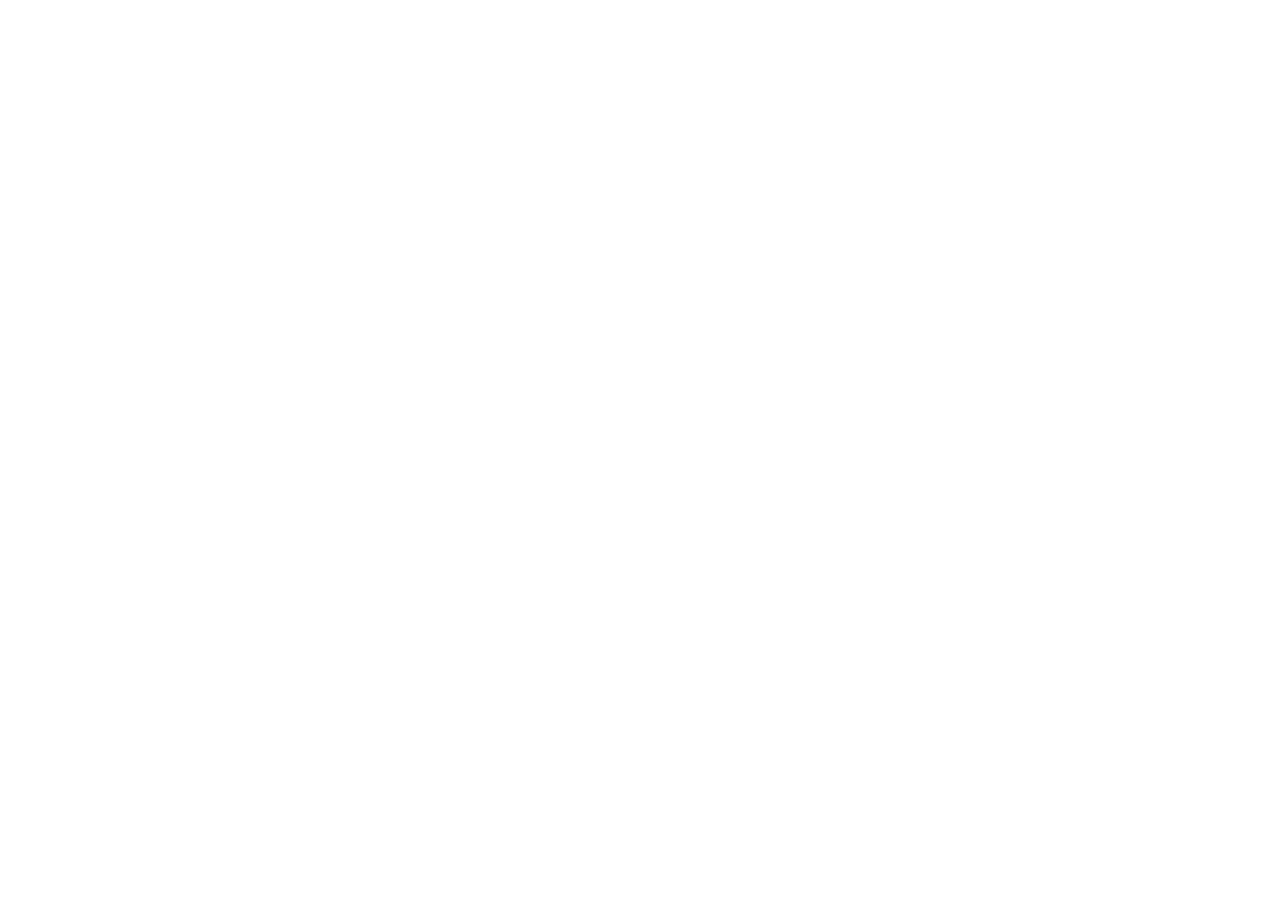
==== markup/index.html @ 8be0c535 "Initial commit" ====
<!DOCTYPE html>
<html lang="ru">

<head>
  <meta charset="UTF-8">
  <title>Форсмайл Лендинг</title>
  <meta name="viewport" content="width=device-width, initial-scale=1.0, maximum-scale=1.0">
  <meta name="cmsmagazine" content="5a7189a28fb3dc68238dbdb44c9ea99c">
  <link rel="icon" type="image/png" sizes="16x16" href="img/logo.png">
  <link rel="stylesheet" href="css/style.min.css" data-inprogress="">
  <link rel="stylesheet" href="css/forsmile-lend.min.css" data-inprogress="">
</head>

<body>
  <!-- Header -->
  <header class="header"></header>

   <!-- Основной контент -->
  <div class="wrapper">
    
  </div>

  <!-- Footer -->
  <footer class="footer"></footer>

  <!-- Скрипты -->
  <script src="js/jquery-3.4.1.min.js"></script>
  <script src="js/forsmile-lend.min.js"></script>
  <script src="js/script.min.js"></script>

</body>

</html>
---- markup/css/style.min.css ----
@charset 'UTF-8';@font-face{font-family:'Cormorant Garamond';font-weight:300;font-style:italic;src:url(../fonts/Garamond/CormorantGaramond-LightItalic.eot);src:url(../fonts/Garamond/CormorantGaramond-LightItalic.eot?#iefix) format('embedded-opentype'),url(../fonts/Garamond/CormorantGaramond-LightItalic.woff2) format('woff2'),url(../fonts/Garamond/CormorantGaramond-LightItalic.woff) format('woff'),url(../fonts/Garamond/CormorantGaramond-LightItalic.svg#CormorantGaramond-LightItalic) format('svg')}@font-face{font-family:'fontello';font-weight:400;font-style:normal;src:url(../fonts/fontello.eot?48529630);src:url(../fonts/fontello.eot?48529630#iefix) format('embedded-opentype'),url(../fonts/fontello.woff2?48529630) format('woff2'),url(../fonts/fontello.woff?48529630) format('woff'),url(../fonts/fontello.ttf?48529630) format('truetype'),url(../fonts/fontello.svg?48529630#fontello) format('svg')}[class*=' icon-']:before,[class^=icon-]:before{font-family:'fontello';font-weight:400;font-style:normal;font-variant:normal;line-height:1em;display:inline-block;width:1em;margin-right:.2em;margin-left:.2em;text-align:center;text-decoration:inherit;text-transform:none;speak:none;-webkit-font-smoothing:antialiased;-moz-osx-font-smoothing:grayscale}.icon-facebook-logo:before{content:'\e800'}.icon-vk:before{content:'\e801'}.icon-instagram:before{content:'\e802'}.icon-plus:before{content:'\e803'}.icon-youtube:before{content:'\e804'}.icon-right-arrow:before{content:'\e805'}.icon-level-1:before{content:'\e806'}.icon-odnoklassnik:before{content:'\e807'}.icon-error:before{content:'\e808'}.icon-download:before{content:'\e809'}.icon-level-2:before{content:'\e80a'}.icon-types-tourism-2:before{content:'\e80b'}.icon-types-tourism-3:before{content:'\e80c'}.icon-types-tourism-4:before{content:'\e80d'}.icon-level-3:before{content:'\e80e'}.icon-level-4:before{content:'\e80f'}.icon-types-tourism-7:before{content:'\e810'}.icon-types-tourism-8:before{content:'\e811'}.icon-types-tourism-9:before{content:'\e812'}.icon-types-tourism-1:before{content:'\e813'}.icon-types-tourism-5:before{content:'\e814'}.icon-types-tourism-6:before{content:'\e815'}.icon-types-hiking-3:before{content:'\e816'}.icon-level-5:before{content:'\e817'}.icon-level-6:before{content:'\e818'}.icon-types-hiking-6:before{content:'\e819'}.icon-types-hiking-1:before{content:'\e81a'}.icon-types-hiking-2:before{content:'\e81b'}.icon-types-hiking-5:before{content:'\e81c'}.icon-types-hiking-4:before{content:'\e81d'}.icon-search:before{content:'\e81e'}.icon-next:before{content:'\e81f'}.icon-refresh:before{content:'\e820'}.icon-star:before{content:'\e821'}.icon-binoculars:before{content:'\e822'}.icon-clock:before{content:'\e823'}.icon-attachment:before{content:'\e824'}.icon-smile:before{content:'\e825'}.icon-hand:before{content:'\e826'}.icon-arrow:before{content:'\e827'}.icon-route:before{content:'\e828'}.icon-rout:before{content:'\e829'}.icon-checked:before{content:'\e82a'}.icon-settings:before{content:'\e82b'}.icon-door:before{content:'\e82c'}.icon-email:before{content:'\e82d'}.icon-right-arr:before{content:'\e82e'}html{font-family:sans-serif;line-height:1.15;-ms-text-size-adjust:100%;-webkit-text-size-adjust:100%;box-sizing:border-box;height:100%}body,html,sub,sup{position:relative}body{margin:0;min-height:100vh;-webkit-font-smoothing:antialiased;-moz-osx-font-smoothing:grayscale;text-rendering:optimizeLegibility}article,aside,details,figcaption,figure,footer,header,main,menu,nav,section{display:block}h1{font-size:2em;margin:.67em 0}figure{margin:1em 40px}hr{overflow:visible;box-sizing:content-box;height:0}code,kbd,pre,samp{font-family:monospace,monospace;font-size:1em}a{background-color:transparent;-webkit-text-decoration-skip:objects}a:active,a:hover{outline-width:0}abbr[title]{text-decoration:underline dotted;border-bottom:none;-webkit-text-decoration:underline dotted}b,strong{font-weight:bolder}dfn{font-style:italic}mark{color:#000;background-color:#ff0}small{font-size:80%}sub,sup{font-size:75%;line-height:0;vertical-align:baseline}sub{bottom:-.25em}sup{top:-.5em}audio,canvas,video{display:inline-block}audio:not([controls]){display:none;height:0}img{border-style:none;max-width:100%;height:auto}svg:not(:root){overflow:hidden}button,input,optgroup,select,textarea{font-family:sans-serif;font-size:100%;line-height:1.15;margin:0}button,input{overflow:visible}button,select{text-transform:none}[type=reset],[type=submit],button,html [type=button]{-webkit-appearance:button}[type=button]::-moz-focus-inner,[type=reset]::-moz-focus-inner,[type=submit]::-moz-focus-inner,button::-moz-focus-inner{padding:0;border-style:none}[type=button]:-moz-focusring,[type=reset]:-moz-focusring,[type=submit]:-moz-focusring,button:-moz-focusring{outline:1px dotted ButtonText}fieldset{margin:0 2px;padding:.35em .625em .75em;border:1px solid silver}legend{display:table;max-width:100%;white-space:normal;color:inherit}progress{display:inline-block;vertical-align:baseline}textarea{overflow:auto}[type=checkbox],[type=radio],legend{box-sizing:border-box;padding:0}[type=number]::-webkit-inner-spin-button,[type=number]::-webkit-outer-spin-button{height:auto}[type=search]{outline-offset:-2px;-webkit-appearance:textfield}[type=search]::-webkit-search-cancel-button,[type=search]::-webkit-search-decoration{-webkit-appearance:none}::-webkit-file-upload-button{font:inherit;-webkit-appearance:button}summary{display:list-item}[hidden],template{display:none}*{box-sizing:border-box;padding:0;list-style:none;text-decoration:none;outline:0;text-rendering:optimizeLegibility;-webkit-font-smoothing:antialiased;-moz-osx-font-smoothing:grayscale;-webkit-tap-highlight-color:transparent;-ms-box-sizing:border-box;-o-box-sizing:border-box}:after,:before{box-sizing:inherit}i{font-style:normal}*,ol li,ul li{margin:0}input[type=submit]{-webkit-appearance:none;-moz-appearance:none;-ms-appearance:none;-o-appearance:none;appearance:none}input:not([type=checkbox]):not([type=radio]),select,textarea{-webkit-appearance:none;-moz-appearance:none;appearance:none}a,button{cursor:pointer}.clearfix:after{font-size:0;display:block;visibility:hidden;clear:both;height:0;content:' '}input{-webkit-appearance:none;-moz-appearance:none;appearance:none}.container{position:relative;width:100%;margin:0 auto;padding:0 15px}@media (min-width:768px){.container{width:648px;padding:0}}@media (min-width:1024px){.container{width:864px}}@media (min-width:1280px){.container{width:1080px}}@media (min-width:1400px){.container{width:1240px}}
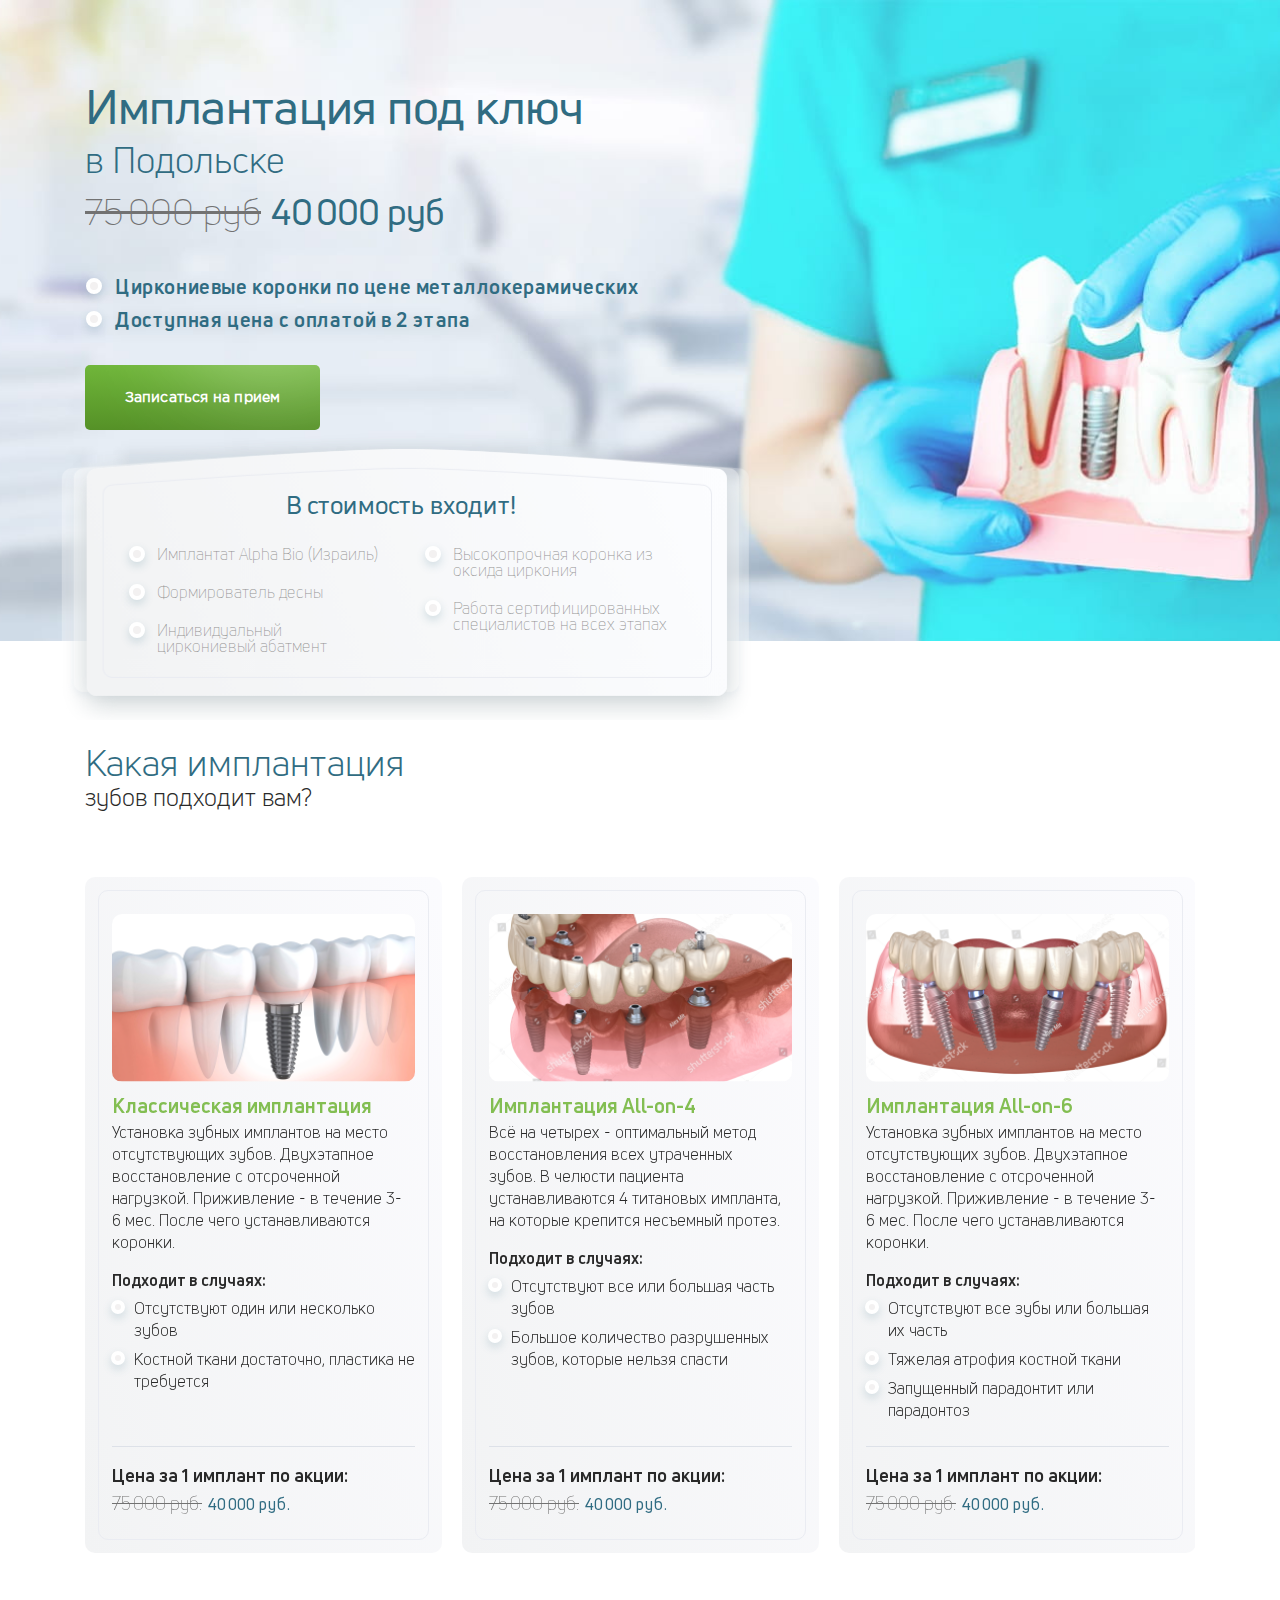
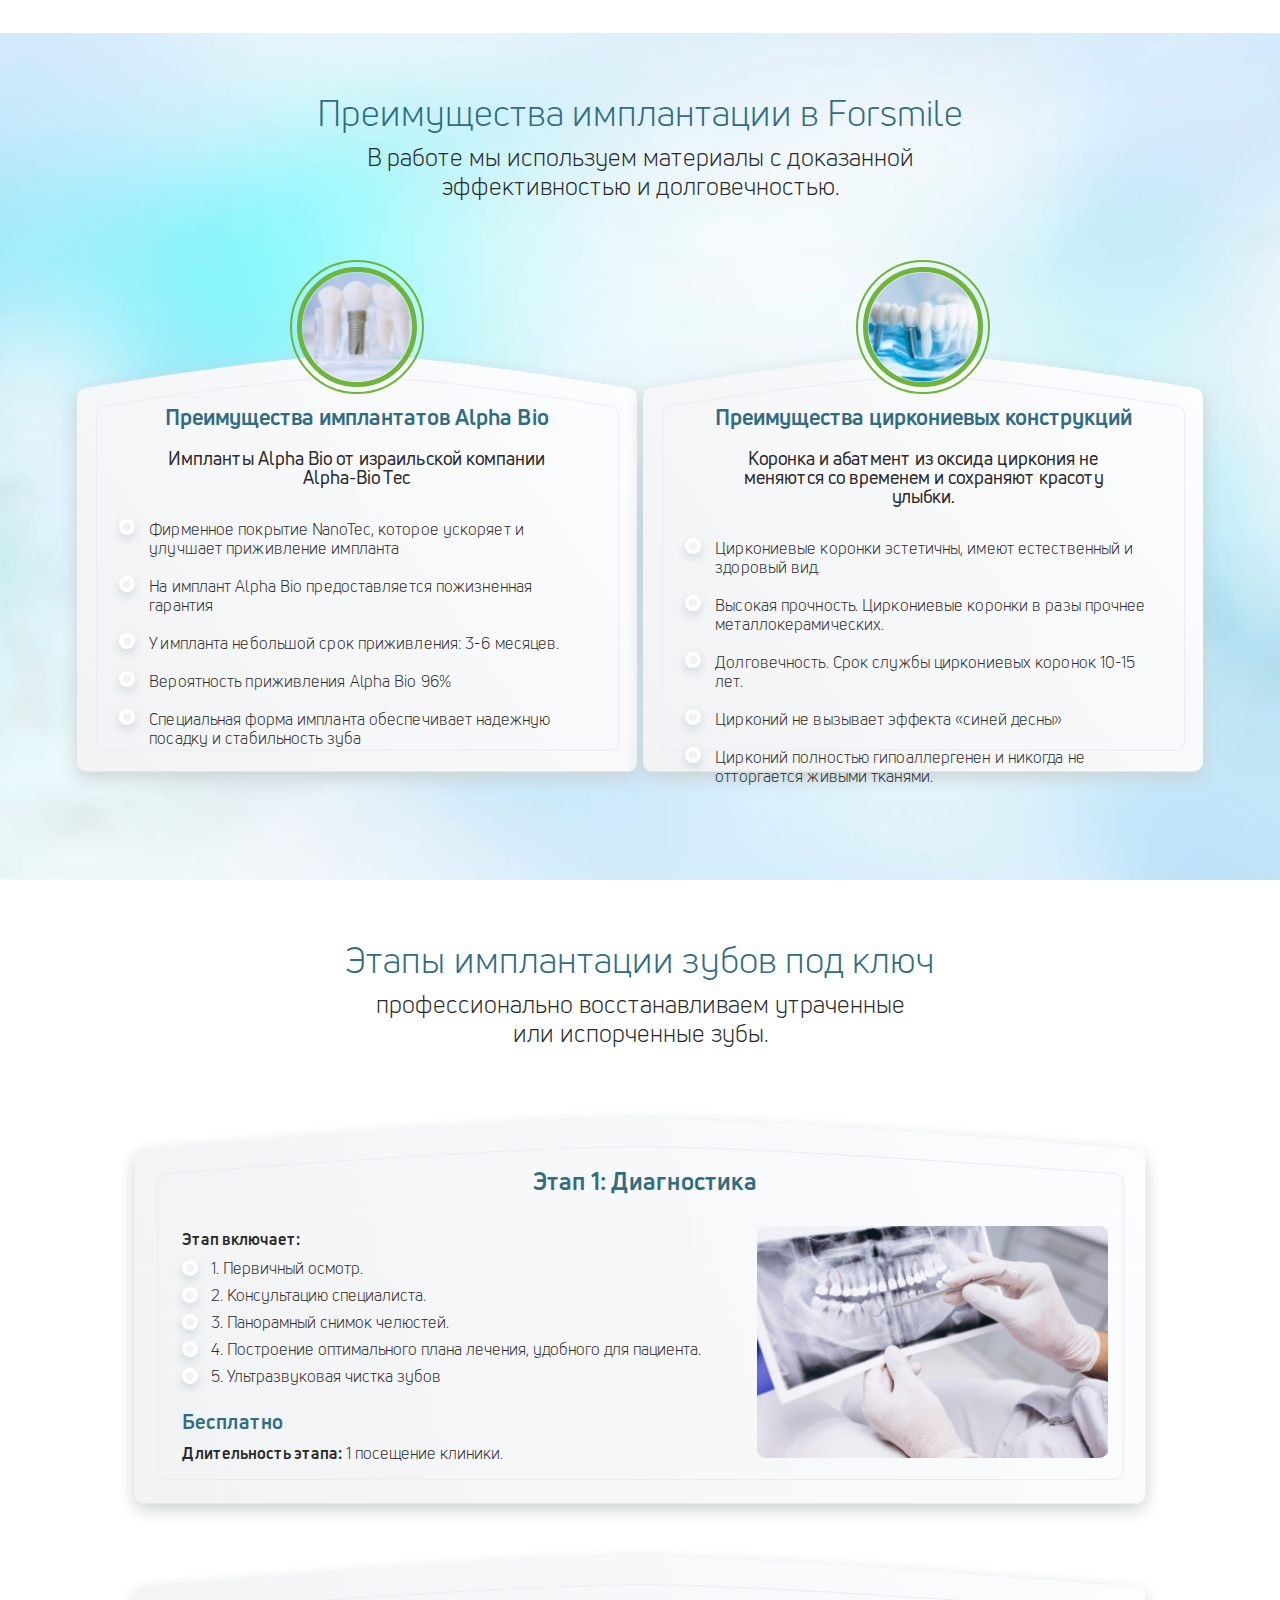
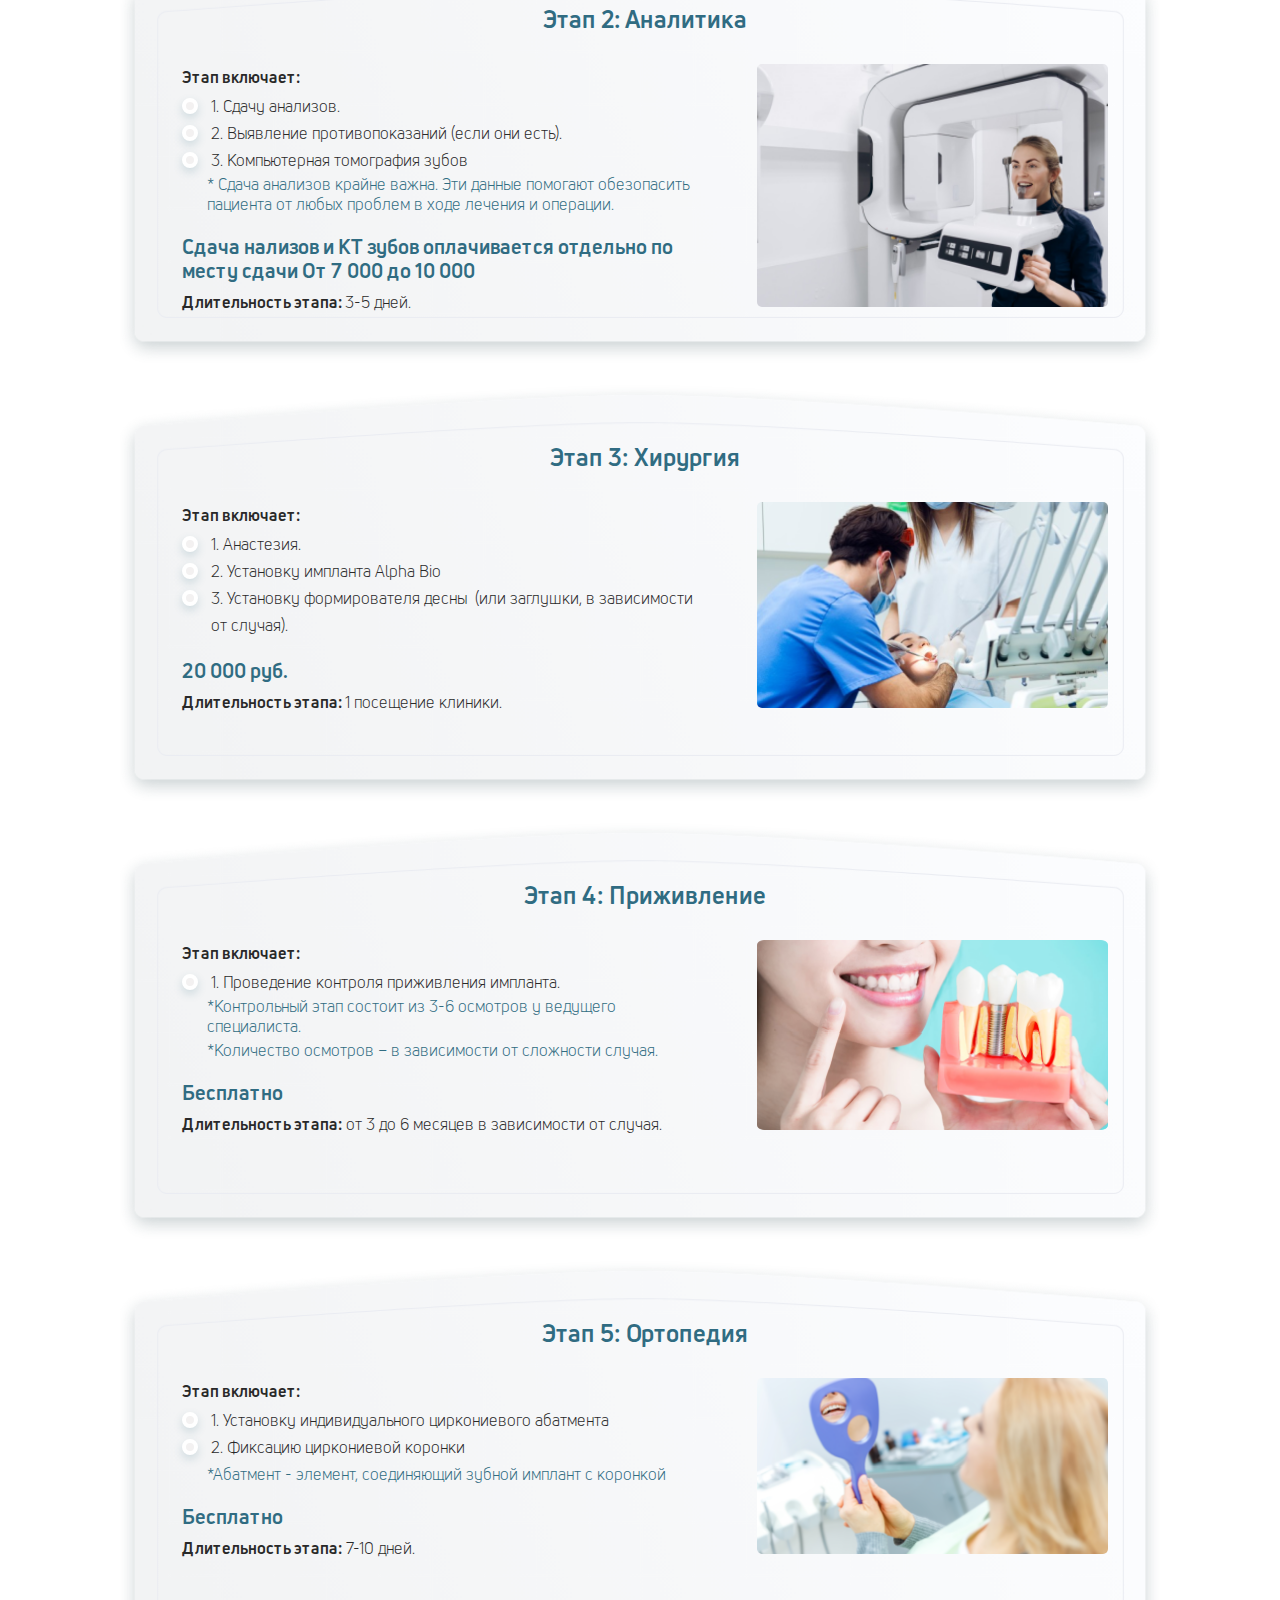
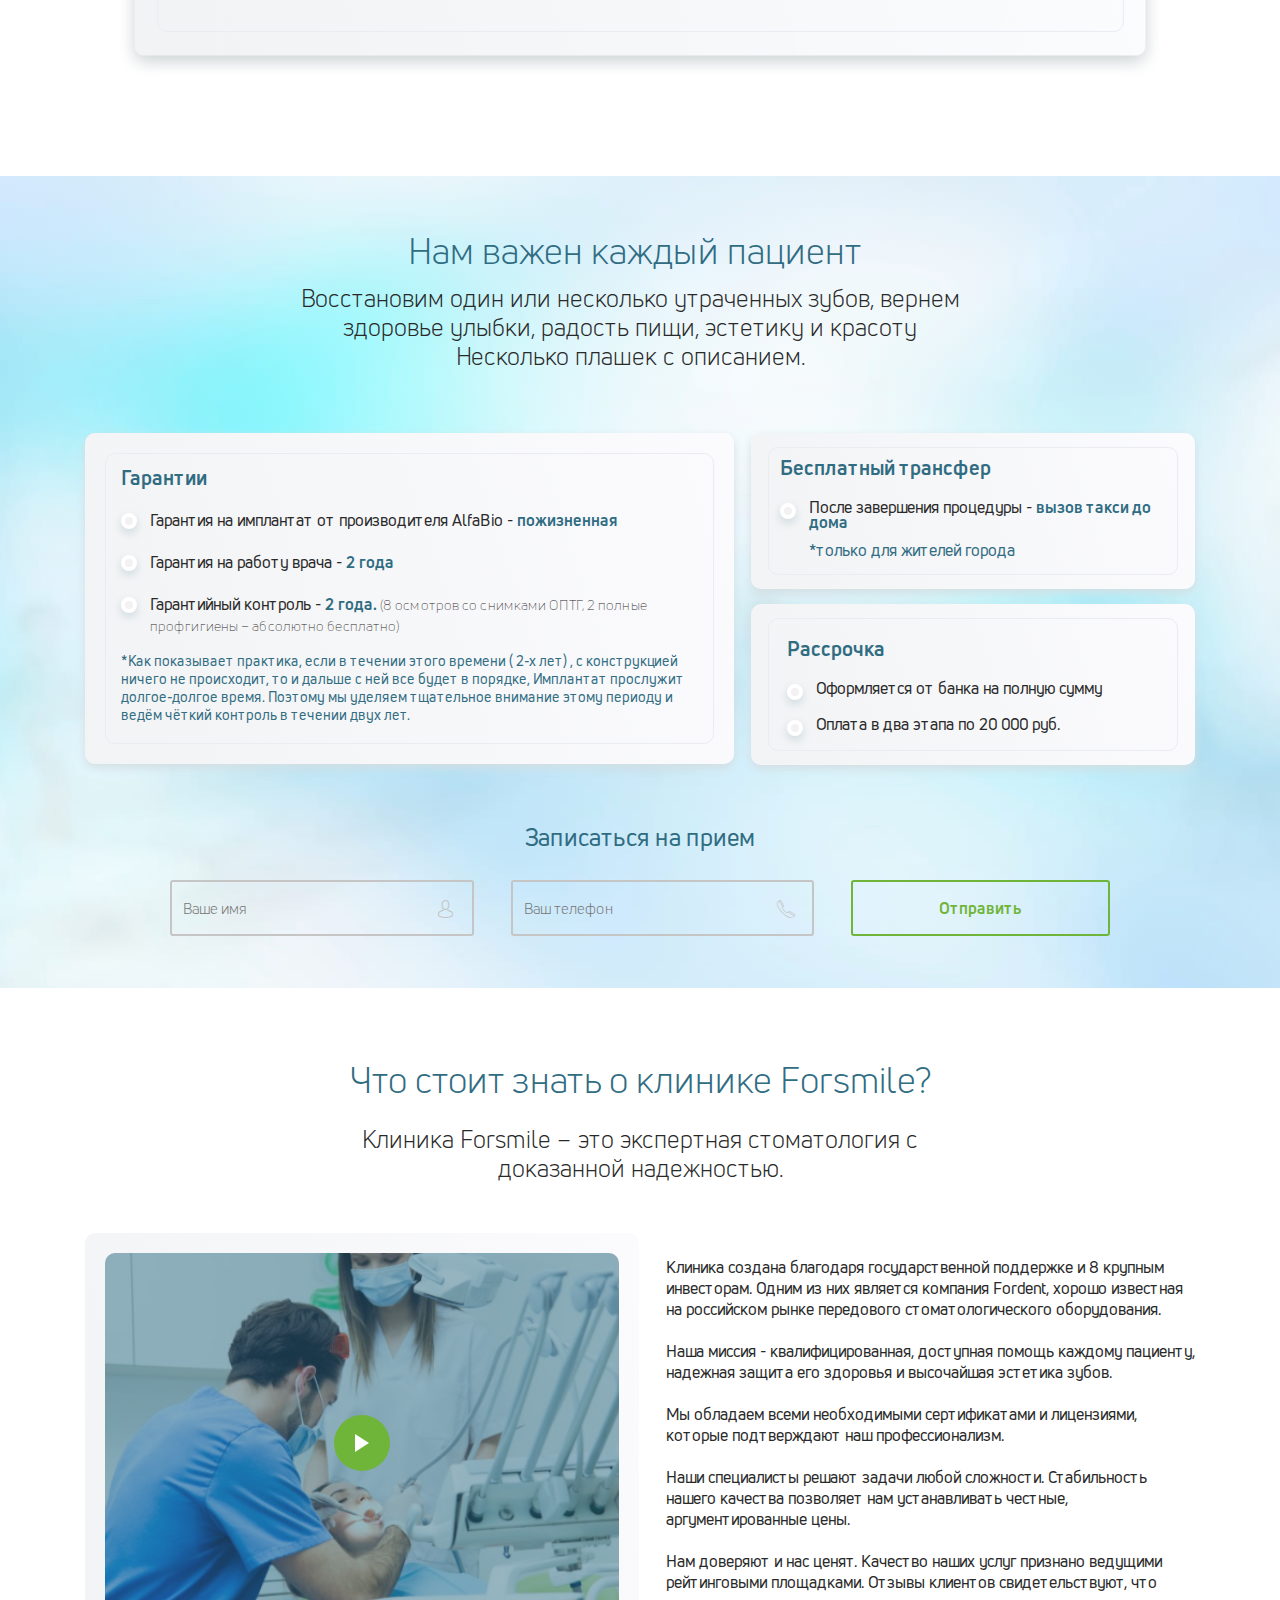
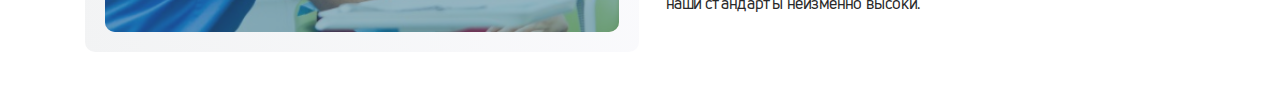
==== commit dd5e216e: "70% fin" ====
--- a/markup/index.html
+++ b/markup/index.html
@@ -12,19 +12,327 @@
 </head>
 
 <body>
+  
+  <div class="modall-video">
+    <div class="modall-body">
+      <span class="close"></span>
+      <div id="videoBody" class="videoBody"></div>
+    </div>
+  </div>
+  
   <!-- Header -->
-  <header class="header"></header>
 
    <!-- Основной контент -->
-  <div class="wrapper">
-    
-  </div>
+  
+   <section class="banner-lend" style="background: url('img/banner-lend.jpg') 40% 0; background-size: cover;">
+     <div class="container">
+       <div class="title">
+         <h2>Имплантация под ключ</h2>
+         <p>в Подольске</p>
+       </div>
+       <div class="sum"><span>75 000 руб </span>40 000 руб</div>
+       <ul class="advantages">
+         <li>Циркониевые коронки по цене металлокерамических</li>
+         <li>Доступная цена с оплатой в 2 этапа</li>
+       </ul>
+       <a class="button" href="javascript:void(0)"><span>Записаться на прием</span></a>
+       <div class="banner-list">
+         <h3>В стоимость входит!</h3>
+         <ul>
+           <li>Имплантат Alpha Bio (Израиль)</li>
+           <li>Формирователь десны</li>
+           <li>Индивидуальный циркониевый абатмент</li>
+           <li>Высокопрочная коронка из оксида циркония</li>
+           <li>Работа сертифицированных специалистов на всех этапах</li>
+         </ul>
+       </div>
+     </div>
+   </section>
+
+   <section class="implantation">
+     <div class="container">
+       <div class="title">
+         <h2>Какая имплантация</h2>
+         <p>зубов подходит вам?</p>
+       </div>
+       <div class="implantation-slider">
+         <div>
+           <div class="implantation-item">
+             <div class="img" style="background: url('img/implantation-img1.png') no-repeat 50% 50%; background-size: cover;"></div>
+             <div class="text">
+              <h4>Классическая имплантация</h4>
+              <p>Установка зубных имплантов на место отсутствующих зубов. Двухэтапное восстановление с отсроченной нагрузкой. Приживление - в течение 3-6 мес. После чего устанавливаются коронки.</p>
+              <h5>Подходит в случаях:</h5>
+              <ul>
+                <li>Отсутствуют один или несколько зубов</li>
+                <li>Костной ткани достаточно, пластика не требуется</li>
+              </ul>
+             </div>
+             <div class="price">
+              <strong>Цена за 1 имплант по акции: </strong>
+              <div class="sum"><span>75 000 руб. </span> 40 000 руб.</div>
+             </div>
+           </div>
+         </div>
+         <div>
+           <div class="implantation-item">
+             <div class="img" style="background: url('img/implantation-img2.png') no-repeat 50% 50%; background-size: cover;"></div>
+             <div class="text">
+              <h4>Имплантация All-on-4 </h4>
+              <p>Всё на четырех - оптимальный метод восстановления всех утраченных зубов. В челюсти пациента устанавливаются 4 титановых импланта, на которые крепится несъемный протез.</p>
+              <h5>Подходит в случаях:</h5>
+              <ul>
+                <li>Отсутствуют все или большая часть зубов</li>
+                <li>Большое количество разрушенных зубов, которые нельзя спасти</li>
+              </ul>
+            </div>
+             <div class="price">
+              <strong>Цена за 1 имплант по акции:</strong>
+              <div class="sum"><span>75 000 руб.</span> 40 000 руб.</div>
+             </div>
+           </div>
+         </div>
+         <div>
+           <div class="implantation-item">
+             <div class="img" style="background: url('img/implantation-img3.png') no-repeat 50% 50%; background-size: cover;"></div>
+             <div class="text">
+              <h4>Имплантация All-on-6</h4>
+              <p>Установка зубных имплантов на место отсутствующих зубов. Двухэтапное восстановление с отсроченной нагрузкой. Приживление - в течение 3-6 мес. После чего устанавливаются коронки.</p>
+              <h5>Подходит в случаях:</h5>
+              <ul>
+                <li>Отсутствуют все зубы или большая их часть</li>
+                <li>Тяжелая атрофия костной ткани</li>
+                <li>Запущенный парадонтит или парадонтоз</li>
+              </ul>
+            </div>
+             <div class="price">
+              <strong>Цена за 1 имплант по акции:</strong>
+              <div class="sum"><span>75 000 руб.</span> 40 000 руб.</div>
+             </div>
+           </div>
+         </div>
+       </div>
+     </div>
+   </section>
+
+   <section class="benefits">
+     <div class="container">
+       <div class="title">
+         <h2>Преимущества имплантации в Forsmile</h2>
+         <p>В работе мы используем материалы с доказанной эффективностью и долговечностью.</p>
+       </div>
+       <div class="benefits-slider">
+         <div>
+           <div class="benefits-item">
+             <div class="img">
+               <img src="img/benefits-item-img1.png" alt="">
+             </div>
+             <div class="text">
+              <h4>Преимущества имплантатов Alpha Bio</h4>
+              <p>Импланты Alpha Bio от израильской компании Alpha-Bio Tec</p>
+              <ul>
+                <li>Фирменное покрытие NanoTec, которое ускоряет и улучшает приживление импланта</li>
+                <li>На имплант Alpha Bio предоставляется пожизненная гарантия</li>
+                <li>У импланта небольшой срок приживления: 3-6 месяцев.</li>
+                <li>Вероятность приживления Alpha Bio 96%</li>
+                <li>Специальная форма импланта обеспечивает надежную посадку и стабильность зуба</li>
+              </ul>
+             </div>
+           </div>
+         </div>
+         <div>
+          <div class="benefits-item">
+            <div class="img">
+              <img src="img/benefits-item-img2.png" alt="">
+            </div>
+            <div class="text">
+             <h4>Преимущества циркониевых конструкций</h4>
+             <p>Коронка и абатмент из оксида циркония не меняются со временем и сохраняют красоту улыбки. </p>
+             <ul>
+               <li>Циркониевые коронки эстетичны, имеют естественный и здоровый вид. </li>
+               <li>Высокая прочность. Циркониевые коронки в разы прочнее металлокерамических.</li>
+               <li>Долговечность. Срок службы циркониевых коронок 10-15 лет. </li>
+               <li>Цирконий не вызывает эффекта «синей десны»</li>
+               <li>Цирконий полностью гипоаллергенен и никогда не отторгается живыми тканями.</li>
+             </ul>
+            </div>
+          </div>
+        </div>
+       </div>
+     </div>
+   </section>
+
+   <section class="stages">
+     <div class="container">
+       <div class="title">
+         <h2>Этапы имплантации зубов под ключ</h2>
+         <p>профессионально восстанавливаем утраченные или испорченные зубы. </p>
+       </div>
+       <div class="stages-slider">
+        <div class="stages-item">
+          <h4>Этап 1: Диагностика</h4>
+          <div class="text">
+            <div class="img" style="background: url('img/stages-item-img1.png') no-repeat 50% 50%; background-size: cover;"></div>
+            <strong>Этап включает:</strong>
+            <ul>
+              <li>1. Первичный осмотр.</li>
+              <li>2. Консультацию специалиста. </li>
+              <li>3. Панорамный снимок челюстей. </li>
+              <li>4. Построение оптимального плана лечения, удобного для пациента.</li>
+              <li>5. Ультразвуковая чистка зубов</li>
+            </ul>
+            <h5>Бесплатно </h5>
+            <p><span>Длительность этапа:</span> 1 посещение клиники. </p>
+          </div>
+        </div>
+        <div class="stages-item">
+          <h4>Этап 2: Аналитика</h4>
+          <div class="text">
+            <div class="img" style="background: url('img/stages-item-img2.png') no-repeat 50% 50%; background-size: cover;"></div>
+            <strong>Этап включает:</strong>
+            <ul>
+              <li>1. Сдачу анализов.</li>
+              <li>2. Выявление противопоказаний (если они есть).</li>
+              <li>3. Компьютерная томография зубов</li>
+            </ul>
+            <i>* Сдача анализов крайне важна.  Эти данные помогают обезопасить пациента от любых проблем в ходе лечения и операции.</i>
+            <h5>Сдача нализов и КТ зубов оплачивается отдельно по месту сдачи +От 7 000 до 10 000 </h5>
+            <p><span>Длительность этапа: </span> 3-5 дней. </p>
+          </div>
+        </div>
+        <div class="stages-item">
+          <h4>Этап 3: Хирургия </h4>
+          <div class="text">
+            <div class="img" style="background: url('img/stages-item-img3.png') no-repeat 50% 50%; background-size: cover;"></div>
+            <strong>Этап включает:</strong>
+            <ul>
+              <li>1. Анастезия.</li>
+              <li>2. Установку импланта Alpha Bio</li>
+              <li>3. Установку формирователя десны  +(или заглушки, в зависимости от случая).</li>
+            </ul>
+            <h5>20 000 руб.</h5>
+            <p><span>Длительность этапа: </span> 1 посещение клиники.</p>
+          </div>
+        </div>
+        <div class="stages-item">
+          <h4>Этап 4: Приживление </h4>
+          <div class="text">
+            <div class="img" style="background: url('img/stages-item-img4.png') no-repeat 50% 50%; background-size: cover;"></div>
+            <strong>Этап включает:</strong>
+            <ul>
+              <li>1.	Проведение контроля приживления импланта. </li>
+            </ul>
+            <i>*Контрольный этап состоит из 3-6 осмотров у ведущего специалиста.</i>
+            <i>*Количество осмотров – в зависимости от сложности случая.</i>
+            <h5>Бесплатно </h5>
+            <p><span>Длительность этапа:</span> от 3 до 6 месяцев в зависимости от случая. </p>
+          </div>
+        </div>
+        <div class="stages-item">
+          <h4>Этап 5: Ортопедия </h4>
+          <div class="text">
+            <div class="img" style="background: url('img/stages-item-img5.png') no-repeat 50% 50%; background-size: cover;"></div>
+            <strong>Этап включает:</strong>
+            <ul>
+              <li>1. Установку индивидуального циркониевого абатмента</li>
+              <li>2. Фиксацию циркониевой коронки</li>
+            </ul>
+            <i>*Абатмент - элемент, соединяющий зубной имплант с коронкой</i>
+            <h5>Бесплатно </h5>
+            <p><span>Длительность этапа:</span> 7-10 дней.</p>
+          </div>
+        </div>
+       </div>
+     </div>
+   </section>
+
+   <section class="every-patient">
+     <div class="container">
+       <div class="title">
+         <h2>Нам важен каждый пациент</h2>
+         <p>Восстановим один или несколько утраченных зубов, вернем здоровье улыбки, радость пищи, эстетику и красоту </p>
+         <p>Несколько плашек с описанием.</p>
+       </div>
+       <div class="every-patient-content">
+         <div class="every-patient-item">
+           <div class="patient-item">
+            <div class="text">
+              <h4>Гарантии</h4>
+              <ul>
+                <li>Гарантия на имплантат от производителя AlfaBio - <strong>пожизненная</strong></li>
+                <li>Гарантия на работу врача - <strong>2 года</strong></li>
+                <li>Гарантийный контроль - <strong>2 года. </strong> <span> (8 осмотров со снимками ОПТГ, 2 полные профгигиены – абсолютно бесплатно)</span></li>
+              </ul>
+              <i>*Как показывает практика, если в течении этого времени ( 2-х лет) , с конструкцией ничего не происходит, то и дальше с ней все будет в порядке, Имплантат прослужит долгое-долгое время. Поэтому мы уделяем тщательное внимание этому периоду и ведём чёткий контроль в течении двух лет.</i>
+            </div>
+           </div>
+         </div>
+         <div class="every-patient-item">
+          <div class="patient-item">
+            <div class="text">
+              <h4>Бесплатный трансфер</h4>
+              <ul>
+                <li>После завершения процедуры - <strong>вызов такси до дома</strong></li>
+              </ul>
+              <i>*только для жителей города</i>
+            </div>
+           </div>
+           <div class="patient-item">
+            <div class="text">
+              <h4>Рассрочка</h4>
+              <ul>
+                <li>Оформляется от банка на полную сумму</li>
+                <li>Оплата в два этапа по 20 000 руб.</li>
+              </ul>
+            </div>
+           </div>
+         </div>
+       </div>
+       <div class="every-patient-form">
+         <h3>Записаться на прием</h3>
+         <form>
+           <div><input type="text" placeholder="Ваше имя"><i class="icon-name"></i></div>
+           <div><input type="text" placeholder="Ваш телефон"><i class="icon-tel"></i></div>
+           <div><button>Отправить</button></div>
+         </form>
+       </div>
+     </div>
+   </section>
+
+   <section class="worth-knowing">
+    <div class="container">
+      <div class="title">
+        <h2>Что стоит знать о клинике Forsmile?</h2>
+        <p>Клиника Forsmile – это экспертная стоматология с доказанной надежностью. </p>
+      </div>
+      <div class="worth-knowing-content">
+        <div class="video">
+          <a href="javascript:void(0)" class="video-img open-video" style="background: url(img/worth-knowing-video.png) no-repeat 50% 50% ; background-size: cover;">
+            <div class="card-play"></div>
+            <div class="videoContent" data-video="https://www.youtube.com/embed/m3REzxTSa_s"></div>
+          </a>
+        </div>
+        <p>Клиника создана благодаря государственной поддержке и 8 крупным инвесторам. Одним из них является компания Fordent, 
+          хорошо известная на российском рынке передового стоматологического оборудования. </p>
+        <p>Наша миссия - квалифицированная, доступная помощь каждому пациенту, надежная защита его здоровья и высочайшая 
+          эстетика зубов.</p>
+        <p>Мы обладаем всеми необходимыми сертификатами и лицензиями, которые подтверждают наш профессионализм. </p>
+        <p>Наши специалисты решают задачи любой сложности. Стабильность нашего качества позволяет нам устанавливать честные, 
+          аргументированные цены.</p>
+        <p>Нам доверяют и нас ценят. Качество наших услуг признано ведущими рейтинговыми площадками. Отзывы клиентов 
+          свидетельствуют, что наши стандарты неизменно высоки.</p>
+      </div>
+    </div>
+   </section>
 
   <!-- Footer -->
-  <footer class="footer"></footer>
 
   <!-- Скрипты -->
   <script src="js/jquery-3.4.1.min.js"></script>
+  <script src="js/jquery.matchHeight.min.js"></script>
+  <script src="js/slick.min.js"></script>
   <script src="js/forsmile-lend.min.js"></script>
   <script src="js/script.min.js"></script>
 
--- a/markup/css/style.min.css
+++ b/markup/css/style.min.css
@@ -1 +1 @@
-@charset 'UTF-8';@font-face{font-family:'Cormorant Garamond';font-weight:300;font-style:italic;src:url(../fonts/Garamond/CormorantGaramond-LightItalic.eot);src:url(../fonts/Garamond/CormorantGaramond-LightItalic.eot?#iefix) format('embedded-opentype'),url(../fonts/Garamond/CormorantGaramond-LightItalic.woff2) format('woff2'),url(../fonts/Garamond/CormorantGaramond-LightItalic.woff) format('woff'),url(../fonts/Garamond/CormorantGaramond-LightItalic.svg#CormorantGaramond-LightItalic) format('svg')}@font-face{font-family:'fontello';font-weight:400;font-style:normal;src:url(../fonts/fontello.eot?48529630);src:url(../fonts/fontello.eot?48529630#iefix) format('embedded-opentype'),url(../fonts/fontello.woff2?48529630) format('woff2'),url(../fonts/fontello.woff?48529630) format('woff'),url(../fonts/fontello.ttf?48529630) format('truetype'),url(../fonts/fontello.svg?48529630#fontello) format('svg')}[class*=' icon-']:before,[class^=icon-]:before{font-family:'fontello';font-weight:400;font-style:normal;font-variant:normal;line-height:1em;display:inline-block;width:1em;margin-right:.2em;margin-left:.2em;text-align:center;text-decoration:inherit;text-transform:none;speak:none;-webkit-font-smoothing:antialiased;-moz-osx-font-smoothing:grayscale}.icon-facebook-logo:before{content:'\e800'}.icon-vk:before{content:'\e801'}.icon-instagram:before{content:'\e802'}.icon-plus:before{content:'\e803'}.icon-youtube:before{content:'\e804'}.icon-right-arrow:before{content:'\e805'}.icon-level-1:before{content:'\e806'}.icon-odnoklassnik:before{content:'\e807'}.icon-error:before{content:'\e808'}.icon-download:before{content:'\e809'}.icon-level-2:before{content:'\e80a'}.icon-types-tourism-2:before{content:'\e80b'}.icon-types-tourism-3:before{content:'\e80c'}.icon-types-tourism-4:before{content:'\e80d'}.icon-level-3:before{content:'\e80e'}.icon-level-4:before{content:'\e80f'}.icon-types-tourism-7:before{content:'\e810'}.icon-types-tourism-8:before{content:'\e811'}.icon-types-tourism-9:before{content:'\e812'}.icon-types-tourism-1:before{content:'\e813'}.icon-types-tourism-5:before{content:'\e814'}.icon-types-tourism-6:before{content:'\e815'}.icon-types-hiking-3:before{content:'\e816'}.icon-level-5:before{content:'\e817'}.icon-level-6:before{content:'\e818'}.icon-types-hiking-6:before{content:'\e819'}.icon-types-hiking-1:before{content:'\e81a'}.icon-types-hiking-2:before{content:'\e81b'}.icon-types-hiking-5:before{content:'\e81c'}.icon-types-hiking-4:before{content:'\e81d'}.icon-search:before{content:'\e81e'}.icon-next:before{content:'\e81f'}.icon-refresh:before{content:'\e820'}.icon-star:before{content:'\e821'}.icon-binoculars:before{content:'\e822'}.icon-clock:before{content:'\e823'}.icon-attachment:before{content:'\e824'}.icon-smile:before{content:'\e825'}.icon-hand:before{content:'\e826'}.icon-arrow:before{content:'\e827'}.icon-route:before{content:'\e828'}.icon-rout:before{content:'\e829'}.icon-checked:before{content:'\e82a'}.icon-settings:before{content:'\e82b'}.icon-door:before{content:'\e82c'}.icon-email:before{content:'\e82d'}.icon-right-arr:before{content:'\e82e'}html{font-family:sans-serif;line-height:1.15;-ms-text-size-adjust:100%;-webkit-text-size-adjust:100%;box-sizing:border-box;height:100%}body,html,sub,sup{position:relative}body{margin:0;min-height:100vh;-webkit-font-smoothing:antialiased;-moz-osx-font-smoothing:grayscale;text-rendering:optimizeLegibility}article,aside,details,figcaption,figure,footer,header,main,menu,nav,section{display:block}h1{font-size:2em;margin:.67em 0}figure{margin:1em 40px}hr{overflow:visible;box-sizing:content-box;height:0}code,kbd,pre,samp{font-family:monospace,monospace;font-size:1em}a{background-color:transparent;-webkit-text-decoration-skip:objects}a:active,a:hover{outline-width:0}abbr[title]{text-decoration:underline dotted;border-bottom:none;-webkit-text-decoration:underline dotted}b,strong{font-weight:bolder}dfn{font-style:italic}mark{color:#000;background-color:#ff0}small{font-size:80%}sub,sup{font-size:75%;line-height:0;vertical-align:baseline}sub{bottom:-.25em}sup{top:-.5em}audio,canvas,video{display:inline-block}audio:not([controls]){display:none;height:0}img{border-style:none;max-width:100%;height:auto}svg:not(:root){overflow:hidden}button,input,optgroup,select,textarea{font-family:sans-serif;font-size:100%;line-height:1.15;margin:0}button,input{overflow:visible}button,select{text-transform:none}[type=reset],[type=submit],button,html [type=button]{-webkit-appearance:button}[type=button]::-moz-focus-inner,[type=reset]::-moz-focus-inner,[type=submit]::-moz-focus-inner,button::-moz-focus-inner{padding:0;border-style:none}[type=button]:-moz-focusring,[type=reset]:-moz-focusring,[type=submit]:-moz-focusring,button:-moz-focusring{outline:1px dotted ButtonText}fieldset{margin:0 2px;padding:.35em .625em .75em;border:1px solid silver}legend{display:table;max-width:100%;white-space:normal;color:inherit}progress{display:inline-block;vertical-align:baseline}textarea{overflow:auto}[type=checkbox],[type=radio],legend{box-sizing:border-box;padding:0}[type=number]::-webkit-inner-spin-button,[type=number]::-webkit-outer-spin-button{height:auto}[type=search]{outline-offset:-2px;-webkit-appearance:textfield}[type=search]::-webkit-search-cancel-button,[type=search]::-webkit-search-decoration{-webkit-appearance:none}::-webkit-file-upload-button{font:inherit;-webkit-appearance:button}summary{display:list-item}[hidden],template{display:none}*{box-sizing:border-box;padding:0;list-style:none;text-decoration:none;outline:0;text-rendering:optimizeLegibility;-webkit-font-smoothing:antialiased;-moz-osx-font-smoothing:grayscale;-webkit-tap-highlight-color:transparent;-ms-box-sizing:border-box;-o-box-sizing:border-box}:after,:before{box-sizing:inherit}i{font-style:normal}*,ol li,ul li{margin:0}input[type=submit]{-webkit-appearance:none;-moz-appearance:none;-ms-appearance:none;-o-appearance:none;appearance:none}input:not([type=checkbox]):not([type=radio]),select,textarea{-webkit-appearance:none;-moz-appearance:none;appearance:none}a,button{cursor:pointer}.clearfix:after{font-size:0;display:block;visibility:hidden;clear:both;height:0;content:' '}input{-webkit-appearance:none;-moz-appearance:none;appearance:none}.container{position:relative;width:100%;margin:0 auto;padding:0 15px}@media (min-width:768px){.container{width:648px;padding:0}}@media (min-width:1024px){.container{width:864px}}@media (min-width:1280px){.container{width:1080px}}@media (min-width:1400px){.container{width:1240px}}+@import url(fonts.css);@import url(fontello.css);@import url(bootstrap.min.css);@import url(bootstrap-grid.min.css);@import url(bootstrap-reboot.min.css);.button,.button:hover{text-decoration:none;color:#fff}.button,.button span{font-size:14px;font-weight:700;position:relative;letter-spacing:.7px}.button{font:inherit;display:inline-block;min-width:359px;min-height:65px;margin:0;padding:21px 0;cursor:pointer;-webkit-user-select:none;-moz-user-select:none;-ms-user-select:none;user-select:none;transition:all .5s;text-align:center;border-radius:5px;outline:0;background-image:linear-gradient(to top,#559127 0%,#6fb639 100%);z-index:1}.button span{font-family:'GothamPro';z-index:2;color:#fff}.button::before{position:absolute;top:0;left:0;width:100%;height:100%;content:'';background-image:url(../img/button-before.png);background-repeat:no-repeat;background-size:cover}.button:hover{background-image:linear-gradient(to top,#407816 0%,#5da923 100%)}.button:not(:disabled){cursor:pointer}.action{position:relative}.action::after{position:absolute;z-index:0;top:-18px;left:-41px;width:426px;height:153px;content:'';background-image:url(../img/button-after.png);background-repeat:no-repeat}.section-action{width:360px}.section-action::after{display:none}.section-action:hover::after{display:block}.section-action:hover .button-light{border-radius:5px;background-image:linear-gradient(to top,#559127 0%,#6fb639 100%)}.section-action:hover .button-inverse span,.section-action:hover .button-light span{color:#fff}.button-inverse,.section-action .button-light{height:58px;border-radius:5px;background-color:inherit;background-image:none}.section-action .button-light{min-height:58px;color:#6fb639;min-width:360px;border:1px solid #6fb639}.button-inverse span,.section-action .button-light span{font-family:'GothamPro';font-size:14px;font-weight:700;position:relative;z-index:2;letter-spacing:.7px;color:#6fb639}.section-action .button-light::before{top:0;left:0;width:100%;height:100%;background-image:url(../img/button-before.png);background-size:cover}.card-action{position:relative}.button-inverse::before,.card-action::after,.section-action .button-light::before{position:absolute;content:'';background-repeat:no-repeat}.card-action::after{z-index:0;top:-10px;left:-21px;width:351px;height:121px;background-image:url(../img/button-inverse-after.png)}.button-inverse{display:flex;min-width:280px;padding:19px 0;border:1px solid #306c82;align-items:center;justify-content:center}.button-inverse span{font-family:'UniNeueBook';color:#306c82}.button-inverse::before{top:0;left:0;width:100%;height:100%;background-image:url(../img/button-before.png);background-size:cover}.button-inverse:hover,.section-action:hover .button-inverse{border-radius:5px;background-image:linear-gradient(to top,#306c82 0%,#4d92ac 100%)}.modall-body,.section-form{padding-top:73px}.modall-body .heading h2,.section-form .heading h2{font-family:'UniNeueBook';font-size:35px;text-align:left;word-wrap:break-word;overflow-wrap:break-word}.modall-body .heading span,.section-form .heading span{font-family:'UniNeueRegular';font-size:24px;font-weight:400;line-height:27px;display:block;margin-top:1.4em;margin-bottom:.5em;text-align:left}.modall-body .heading p,.section-form .heading p{font-size:20px;font-weight:400;line-height:28px;max-width:717px;margin:0 auto;text-align:left}.modall-body .heading .text-bold,.section-form .heading .text-bold{font-family:'UniNeueBold';font-size:18px;font-weight:400;margin-bottom:16px;color:#292929}.modall-body .form,.section-form .form{max-width:1070px;margin:0 auto}.modall-body .form input,.section-form .form input{max-width:308px;height:56px;border:1px solid #939393;border-radius:5px;background-color:inherit}.modall-body .form input::-webkit-input-placeholder,.modall-body .form textarea::-webkit-input-placeholder,.section-form .form input::-webkit-input-placeholder,.section-form .form textarea::-webkit-input-placeholder{font-family:'UniNeueBook';font-size:14px;font-weight:400;color:#b7b7b7}.modall-body .form input::-moz-placeholder,.modall-body .form textarea::-moz-placeholder,.section-form .form input::-moz-placeholder,.section-form .form textarea::-moz-placeholder{font-family:'UniNeueBook';font-size:14px;font-weight:400;color:#b7b7b7}.modall-body .form input:-ms-input-placeholder,.modall-body .form input::-ms-input-placeholder,.modall-body .form textarea:-ms-input-placeholder,.modall-body .form textarea::-ms-input-placeholder,.section-form .form input:-ms-input-placeholder,.section-form .form input::-ms-input-placeholder,.section-form .form textarea:-ms-input-placeholder,.section-form .form textarea::-ms-input-placeholder{font-family:'UniNeueBook';font-size:14px;font-weight:400;color:#b7b7b7}.modall-body .form input::placeholder,.modall-body .form textarea::placeholder,.section-form .form input::placeholder,.section-form .form textarea::placeholder{font-family:'UniNeueBook';font-size:14px;font-weight:400;color:#b7b7b7}.modall-body .form input:active,.modall-body .form input:focus,.modall-body .form textarea:active,.modall-body .form textarea:focus,.section-form .form input:active,.section-form .form input:focus,.section-form .form textarea:active,.section-form .form textarea:focus{color:#306c82;border:1px solid #306c82}.modall-body .form input:active::-webkit-input-placeholder,.modall-body .form input:focus::-webkit-input-placeholder,.modall-body .form textarea:active::-webkit-input-placeholder,.modall-body .form textarea:focus::-webkit-input-placeholder,.section-form .form input:active::-webkit-input-placeholder,.section-form .form input:focus::-webkit-input-placeholder,.section-form .form textarea:active::-webkit-input-placeholder,.section-form .form textarea:focus::-webkit-input-placeholder{color:#306c82}.modall-body .form input:active::-moz-placeholder,.modall-body .form input:focus::-moz-placeholder,.modall-body .form textarea:active::-moz-placeholder,.modall-body .form textarea:focus::-moz-placeholder,.section-form .form input:active::-moz-placeholder,.section-form .form input:focus::-moz-placeholder,.section-form .form textarea:active::-moz-placeholder,.section-form .form textarea:focus::-moz-placeholder{color:#306c82}.modall-body .form input:active:-ms-input-placeholder,.modall-body .form input:active::-ms-input-placeholder,.modall-body .form input:focus:-ms-input-placeholder,.modall-body .form input:focus::-ms-input-placeholder,.modall-body .form textarea:active:-ms-input-placeholder,.modall-body .form textarea:active::-ms-input-placeholder,.modall-body .form textarea:focus:-ms-input-placeholder,.modall-body .form textarea:focus::-ms-input-placeholder,.section-form .form input:active:-ms-input-placeholder,.section-form .form input:active::-ms-input-placeholder,.section-form .form input:focus:-ms-input-placeholder,.section-form .form input:focus::-ms-input-placeholder,.section-form .form textarea:active:-ms-input-placeholder,.section-form .form textarea:active::-ms-input-placeholder,.section-form .form textarea:focus:-ms-input-placeholder,.section-form .form textarea:focus::-ms-input-placeholder{color:#306c82}.modall-body .form input:active::placeholder,.modall-body .form input:focus::placeholder,.modall-body .form textarea:active::placeholder,.modall-body .form textarea:focus::placeholder,.section-form .form input:active::placeholder,.section-form .form input:focus::placeholder,.section-form .form textarea:active::placeholder,.section-form .form textarea:focus::placeholder{color:#306c82}.modall-body .form input:active+i,.modall-body .form input:focus+i,.section-form .form input:active+i,.section-form .form input:focus+i{color:#306c82}.modall-body .form textarea,.section-form .form textarea{overflow:auto;width:100%;max-width:682px;height:184px;padding:17px 10px;resize:none;border:1px solid #939393;border-radius:5px;background-color:inherit}.modall-body .form .button,.section-form .form .button{font-family:'GothamPro';font-size:14px;font-weight:700;z-index:2;display:block;width:290px;min-width:264px;height:58px;min-height:58px;margin-top:11px;margin-bottom:15px;padding:10px;letter-spacing:.7px;color:#6fb639;border:1px solid #6fb639;border-radius:5px;background-color:inherit;background-image:none}.modall-body .form .form-group,.section-form .form .form-group{max-width:290px}.modall-body .form .form-column,.section-form .form .form-column{position:relative;max-width:290px;margin-bottom:20px}.modall-body .form .form-column i,.section-form .form .form-column i{font-size:16px;position:absolute;top:15px;right:11px;color:#939393}.modall-body .form .form-action,.section-form .form .form-action{position:relative;display:block;width:345px;height:76px}.form-control{padding:.375rem 2rem .375rem .75rem}.form-control:focus{color:#306c82;border-color:#306c82;outline:0;background-color:inherit;box-shadow:none}.checkbox{width:17px;height:17px;margin:0;vertical-align:top}.checkbox+label{cursor:pointer}.checkbox input{position:absolute;z-index:-1;margin:0;opacity:0}.checkbox__text,.checkbox__text a{font-family:'UniNeueBook';font-size:14px;font-weight:400;line-height:18px}.checkbox__text{position:relative;display:block;padding-top:10px;padding-left:33px;cursor:pointer;width:298px;color:#b7b7b7}.checkbox__text a{text-decoration:underline;color:#306c82}.checkbox__text:before{position:absolute;top:13px;left:0;width:15px;height:15px;content:'';border:4px solid #fff;border-radius:13px;box-shadow:0 4px 10px rgba(48,108,130,.2)}.checkbox__text:after{position:absolute;top:17px;left:0;width:7px;height:7px;content:'';opacity:0;border-radius:10px;background-color:#306c82}.checkbox input:checked+.checkbox__text:after{left:4px;opacity:1}.checkbox input:checked+.checkbox__text:before{border-radius:50px}@media screen and (min-width:480px){.section-form .heading{margin-bottom:50px}.section-form .heading h2{font-size:36px;text-align:center}.section-form .heading p,.section-form .heading span{text-align:center}.section-form .form .form-column,.section-form .form .form-group{min-width:303px;margin:0 auto 20px}.section-form .form .button{margin:0 auto}.section-form .form .form-action{margin:11px auto 15px}.checkbox__text{width:318px}}@media screen and (min-width:768px){.section-form .heading span{margin-top:1em}.section-form .heading .text-bold{display:none}}@media screen and (min-width:990px){.checkbox__text{width:313px}}@media screen and (min-width:1280px){.section-form .form .form-column{margin:0}.section-form .form .button{width:264px;margin-left:8px}.section-form .form .checkbox__text{width:343px}.section-form .form .form-action{margin-left:8px}}.form-services{padding-top:45px;padding-bottom:41px;background-color:#f4f4f4}@media screen and (min-width:768px){.form-services{padding-top:79px;padding-bottom:36px}}.text-bold,body{font-weight:400;color:#292929}.text-bold{display:block;max-width:286px;margin:0 auto 21px;font-family:'UniNeueBold';font-size:18px}.form-left .form-column{margin:0 auto 20px}.form-left .form .button{margin:11px auto 15px}.form-left .form .form-action{width:282px;margin:0 auto}@media screen and (min-width:480px){.form-left{padding-top:77px}.form-left .text-bold{max-width:385px}.form-left .heading{margin-bottom:0}.form-left .text-bold{margin-bottom:21px}.form-left .form input{max-width:388px}.form-left .form .button{width:388px;height:62px;margin-top:7px}.form-left .form .form-column{max-width:388px;margin-bottom:20px}.form-left .form .form-action{width:388px;height:76px;margin-top:18px}}@media screen and (min-width:768px){.form-left .heading{margin-bottom:55px}.form-left .form .button{width:330px}}@media screen and (min-width:992px){.form-left .heading span{margin-top:.8em}.form-left .form{padding-top:15px;padding-left:68px}.form-left .form .button{width:381px;margin-left:0}.form-left .form .form-action{margin-left:0}}@media screen and (min-width:1360px){.form-left .form .button{width:388px;margin-left:0}}body{font-family:'UniNeueBook',sans-serif;font-size:20px;line-height:24px;height:100%;padding-bottom:76px}.wrapper,body,html{position:relative}*,html{box-sizing:border-box}html{height:100%}*{font-family:'UniNeueBook',sans-serif;font-size:18px;list-style:none;text-decoration:none;outline:0;-ms-box-sizing:border-box;-o-box-sizing:border-box}:after,:before{box-sizing:inherit}.wrapper{overflow:hidden;max-width:1920px;margin:0 auto}h1,h2{font-family:'UniNeueBook';color:#306c82}h1{font-size:60px}h1,h2,h3{font-weight:400}h2{text-transform:uppercase;font-size:36px}h3{font-family:'UniNeueBold';font-size:28px;color:#292929}a{transition:all .5s ease}.modall,.modall-call,.modall-reviews,.modall-video{position:fixed;z-index:99999;display:none;width:100vw;height:100vh;background-color:rgba(67,123,142,.9)}.modall .modall-body,.modall-call .modall-body{height:100%;max-height:476px;background-image:url(../img/popup-mobile.png)}.modall .modall-body{position:absolute;top:50%;left:50%;display:flex;display:block;overflow:auto;flex-direction:column;width:100%;max-width:350px;margin:0 auto;transform:translate(-50%,-50%);background-repeat:no-repeat;background-position:50%;justify-content:center;align-items:center}.modall-call .modall-body{padding-top:81px}.modall-call .modall-body,.modall-reviews .modall-body,.modall-video .modall-body{position:absolute;top:50%;left:50%;display:flex;display:block;overflow:auto;flex-direction:column;width:100%;max-width:350px;margin:0 auto;transform:translate(-50%,-50%);background-repeat:no-repeat;background-position:50%;justify-content:center;align-items:center}.modall-video .modall-body{max-height:476px}.modall-reviews .modall-body{height:100%}.modall .modall-body .checkbox__text,.modall-call .modall-body .checkbox__text,.modall-reviews .modall-body .checkbox__text,.modall-video .modall-body .checkbox__text{width:300px}.modall .modall-body .form,.modall-call .modall-body .form,.modall-reviews .modall-body .form,.modall-video .modall-body .form{position:relative;max-width:290px;margin:0 auto}.modall .modall-body .form .button,.modall-call .modall-body .form .button,.modall-video .modall-body .form .button{width:290px;margin:10px auto 17px}.modall-reviews .modall-body .form .button{margin:10px auto 17px}.modall .modall-body .form .form-action,.modall-call .modall-body .form .form-action,.modall-reviews .modall-body .form .form-action,.modall-video .modall-body .form .form-action{width:100%}.modall .modall-body .form .form-column,.modall-call .modall-body .form .form-column,.modall-reviews .modall-body .form .form-column,.modall-video .modall-body .form .form-column{position:relative;max-width:290px;margin:0 auto 20px}.modall .modall-body .form .form-column input,.modall-call .modall-body .form .form-column input,.modall-reviews .modall-body .form .form-column input,.modall-video .modall-body .form .form-column input{max-width:290px;height:56px;border:1px solid #939393;border-radius:5px;background-color:inherit}.modall .modall-body .form .form-column .text-bold,.modall-call .modall-body .form .form-column .text-bold,.modall-reviews .modall-body .form .form-column .text-bold,.modall-video .modall-body .form .form-column .text-bold{display:block;text-align:left}.modall .close,.modall-call .close,.modall-reviews .close,.modall-video .close{position:absolute;top:-40px;right:0;width:19px;height:20px;cursor:pointer;opacity:1;background-image:url(../img/close.png);background-repeat:no-repeat}.modall .modall-body{padding-top:40px}.modall .icon-correct{font-size:94px;position:relative;max-width:300px;margin:0 auto;padding-top:14px;text-align:center;color:#70b63a}.modall .icon-correct .close{top:0;right:0}.modall h2,.modall p{font-weight:400;text-align:center}.modall h2{text-transform:inherit;font-size:45px;max-width:289px;margin:36px auto 33px;color:#70b63a}.modall p{font-family:'UniNeueRegular';font-size:24px;max-width:267px;margin:0 auto;color:#306c82}.modall-video .modall-body{height:auto;padding:30px 0;background-color:transparent;background-image:none}.modall-video .modall-body .close{top:0;background:0 0}.modall-video .modall-body .close::after,.modall-video .modall-body .close::before{position:absolute;top:8px;right:0;width:17px;height:2px;content:'';transform:rotate(45deg);background:#fff}.modall-video .modall-body .close::after{transform:rotate(-45deg)}.modall-video .modall-body iframe{max-width:100%;max-height:200px;border:8px solid #fff;border-radius:10px;background-color:#fff;box-shadow:0 9px 24px rgba(48,108,130,.2)}.modall-reviews .modall-body{max-height:700px;padding-top:30px;background-image:url(../img/popup-mobile2.png);background-size:100% 100%}.modall-reviews .modall-body .close{top:33px;right:10px}.modall-reviews .modall-body .heading{font-size:28px;max-width:210px;margin:0 auto;text-align:center;text-transform:uppercase;color:#306c82}.modall-reviews .modall-body .form{margin-top:30px}.modall-reviews .modall-body .form-input{position:relative;width:100%;max-width:390px;margin-bottom:25px}.modall-reviews .modall-body .form-input input{width:100%;max-width:100%;padding:0 30px 0 12px}.modall-reviews .modall-body .form-input i{font-size:16px;position:absolute;top:50%;right:5px;transform:translateY(-50%);color:#939393}.modall-reviews .modall-body .form-textarea{width:100%;height:135px}.modall-reviews .modall-body .form-textarea textarea{line-height:15px;width:100%;max-width:100%;height:100%}.modall-reviews .modall-body .form-text{margin-bottom:25px}.modall-reviews .modall-body .form-text p{font-size:18px;margin-bottom:0;color:#292929}.modall-reviews .modall-body .form-text p span{color:#6fb639}.modall-reviews .modall-body .form .button{width:100%;max-width:386px}@media screen and (min-width:768px){.modall .icon-correct{font-size:94px;position:relative;max-width:604px;margin:0 auto;padding-top:14px;text-align:center;color:#70b63a}.modall .icon-correct .close{top:15px;right:0}.modall h2{max-width:none;margin-bottom:48px}.modall p{max-width:359px}.modall,.modall-call,.modall-reviews,.modall-video{padding:44px}.modall .close,.modall-call .close,.modall-reviews .close,.modall-video .close{top:17px;right:-25%}.modall .text-bold,.modall-call .text-bold,.modall-reviews .text-bold,.modall-video .text-bold{text-align:center}.modall .modall-body,.modall-call .modall-body{overflow:auto;max-width:720px;background-image:url(../img/bg-popup.png)}.modall .modall-body,.modall-call .modall-body,.modall-video .modall-body{display:block;overflow-x:hidden;padding-top:41px}.modall-reviews .modall-body{display:block;overflow:auto;overflow-x:hidden;background-image:url(../img/bg-popup.png)}.modall .modall-body .checkbox__text,.modall-call .modall-body .checkbox__text,.modall-reviews .modall-body .checkbox__text,.modall-video .modall-body .checkbox__text{width:352px}.modall .modall-body .form,.modall-call .modall-body .form,.modall-video .modall-body .form{max-width:390px;margin:0 auto}.modall-reviews .modall-body .form{margin:0 auto}.modall .modall-body .form .button,.modall-call .modall-body .form .button,.modall-video .modall-body .form .button{width:386px;margin:10px auto 17px}.modall .modall-body .form .form-column,.modall-call .modall-body .form .form-column,.modall-reviews .modall-body .form .form-column,.modall-video .modall-body .form .form-column{position:relative;max-width:386px;margin:0 auto 20px}.modall .modall-body .form .form-column input,.modall-call .modall-body .form .form-column input,.modall-reviews .modall-body .form .form-column input,.modall-video .modall-body .form .form-column input{max-width:386px;height:56px;border:1px solid #939393;border-radius:5px;background-color:inherit}.modall-video .modall-body{overflow:hidden;max-width:960px;max-height:520px;text-align:center;background-image:none}.modall-video .modall-body .close{top:20px;right:18px}.modall-video .modall-body .videoBody{position:relative;z-index:1;display:inline-block}.modall-video .modall-body .videoBody::after,.modall-video .modall-body .videoBody::before{position:absolute;z-index:-1;content:'';opacity:.3;border-radius:10px;background-color:#fff;box-shadow:0 9px 24px rgba(48,108,130,.2)}.modall-video .modall-body .videoBody::before{top:10px;left:-17px;width:calc(100% + 34px);height:calc(100% - 20px)}.modall-video .modall-body .videoBody::after{top:33px;left:-34px;width:calc(100% + 68px);height:calc(100% - 66px)}.modall-video .modall-body .videoBody iframe{max-height:100%;border-width:21px}.modall-reviews .modall-body{max-width:950px;max-height:635px;padding-top:70px}.modall-reviews .modall-body .close{top:80px;right:80px}.modall-reviews .modall-body .heading{max-width:100%}.modall-reviews .modall-body .form{max-width:550px;margin-top:45px}.modall-reviews .modall-body .form .button{width:100%;margin:0}}@media screen and (min-width:1024px){.modall-reviews .modall-body .form{max-width:750px}}.active{display:block}.desctop{display:none}@media screen and (min-width:768px){.desctop{display:block}}@media screen and (min-width:1360px){.container{width:1168px;margin:0 auto;padding:0}}--- a/markup/css/forsmile-lend.min.css
+++ b/markup/css/forsmile-lend.min.css
@@ -0,0 +1 @@
+.slick-list,.slick-slider{position:relative;display:block}.slick-slider{box-sizing:border-box;-webkit-user-select:none;-moz-user-select:none;-ms-user-select:none;user-select:none;-webkit-touch-callout:none;touch-action:pan-y;-webkit-tap-highlight-color:transparent}.slick-list{overflow:hidden;margin:0;padding:0}.slick-list:focus{outline:0}.slick-list.dragging{cursor:pointer;cursor:hand}.slick-slider .slick-list,.slick-slider .slick-track{transform:translate3d(0,0,0)}.slick-track{position:relative;top:0;left:0;display:block;margin-right:auto;margin-left:auto}.slick-track:after,.slick-track:before{display:table;content:''}.slick-track:after{clear:both}.slick-loading .slick-track{visibility:hidden}.slick-slide{display:none;float:left;height:100%;min-height:1px}[dir=rtl] .slick-slide{float:right}.slick-initialized .slick-slide,.slick-slide img{display:block}.slick-slide.slick-loading img{display:none}.slick-slide.dragging img{pointer-events:none}.slick-loading .slick-slide{visibility:hidden}.slick-vertical .slick-slide{display:block;height:auto;border:1px solid transparent}.slick-arrow.slick-hidden{display:none}.banner-lend{position:relative;z-index:0;padding:25px 0 10px}.banner-lend .title{width:250px;margin-bottom:24px}.banner-lend .title h2{font-family:'UniNeueRegular';font-size:35px;line-height:38px;margin-bottom:2px;text-transform:inherit}.banner-lend .sum,.banner-lend .title p{font-size:24px;line-height:30px;margin-bottom:0;color:#306c82}.banner-lend .sum{font-family:'UniNeueRegular';font-size:25px;margin-bottom:30px}.banner-lend .sum span{font-family:'UniNeueLight';font-size:25px;line-height:30px;display:inline-block;margin-right:7px;text-decoration:line-through;color:#727272}.banner-lend .advantages{margin:0 0 26px;padding:0}.banner-lend .advantages li{font-family:'UniNeueBold';font-size:16px;font-weight:700;line-height:19px;position:relative;margin-bottom:18px;padding-left:30px;letter-spacing:.4px;color:#306c82}.banner-lend .advantages li:last-child,.banner-lend .banner-list ul li:last-child,.benefits .benefits-slider .benefits-item .text ul li:last-child,.implantation .implantation-slider .implantation-item ul li:last-child,.stages .stages-slider .stages-item .text ul li:last-child{margin-bottom:0}.banner-lend .advantages li::before{position:absolute;top:2px;left:0;width:16px;height:16px;content:'';border:4px solid #fff;border-radius:50%;background-color:#f3f1f1;box-shadow:0 4px 10px rgba(48,108,130,.2)}.banner-lend .button{display:table;min-width:277px;min-height:65px;margin:0 auto 22px;padding:18px 0}.banner-lend .button span{letter-spacing:.2px}.banner-lend .banner-list{position:relative;width:290px;margin:0 auto -139px;padding:53px 25px 37px}.banner-lend .banner-list::after{position:absolute;z-index:0;top:0;left:50%;width:110%;height:100%;content:'';transform:translate(-50%,0);background:url(../img/banner-list-mobile.png) no-repeat 50% 0;background-size:cover}.banner-lend .banner-list h3,.banner-lend .banner-list ul li{font-family:'UniNeueRegular';font-weight:400;position:relative;margin-bottom:16px}.banner-lend .banner-list h3{z-index:1;text-align:center;font-size:20px;line-height:24px;color:#306c82}.banner-lend .banner-list ul{position:relative;z-index:1;margin:0 0 26px;padding:0}.banner-lend .banner-list ul li{font-size:14px;line-height:16px;padding-left:30px;color:#939393}.banner-lend .banner-list ul li::before,.benefits .benefits-slider .benefits-item .text ul li::before,.implantation .implantation-slider .implantation-item ul li::before{position:absolute;top:0;left:2px;width:14px;height:14px;content:'';border:4px solid #fff;border-radius:50%;background-color:#f3f1f1;box-shadow:0 4px 10px rgba(48,108,130,.2)}@media screen and (min-width:760px){.banner-lend{padding:60px 0}.banner-lend .title{width:330px}.banner-lend .title h2{font-size:40px;line-height:42px}.banner-lend .title p{font-size:30px;line-height:34px}.banner-lend .sum,.banner-lend .sum span{font-size:30px;line-height:36px}.banner-lend .advantages li{margin-bottom:10px}.banner-lend .button{min-width:235px;margin:0 0 22px}.banner-lend .banner-list{width:643px;margin:0 0 -139px;padding:60px 52px 40px 42px}.banner-lend .banner-list::after{width:108%;height:100%;background:url(../img/banner-list-desc.png) no-repeat 50% 0;background-size:cover}.banner-lend .banner-list h3{font-size:25px;line-height:30px;margin-bottom:26px}.banner-lend .banner-list ul{-webkit-column-count:2;-moz-column-count:2;column-count:2;-webkit-column-gap:42px;-moz-column-gap:42px;column-gap:42px}.banner-lend .banner-list ul li{font-family:'UniNeueLight';font-size:16px;line-height:16px;margin-bottom:22px;padding-left:30px}.banner-lend .banner-list ul li::before{top:0;left:2px;width:16px;height:16px}}@media screen and (min-width:1260px){.banner-lend{padding:80px 0 60px}.banner-lend .title{width:530px;margin-bottom:12px}.banner-lend .title h2{font-size:48px;line-height:52px;margin-bottom:8px}.banner-lend .sum,.banner-lend .sum span,.banner-lend .title p{font-size:36px;line-height:40px}.banner-lend .sum{margin-bottom:42px}.banner-lend .sum span{margin-right:10px}.banner-lend .advantages{margin-bottom:32px}.banner-lend .advantages li{font-size:20px;line-height:26px;margin-bottom:7px;padding-left:30px;letter-spacing:.6px}.banner-lend .advantages li::before{top:4px;left:1px}.banner-lend .button{margin:0}}.implantation{position:relative;z-index:0;padding:148px 0 37px}.implantation .title{margin-bottom:35px}.implantation .title h2{font-size:30px;line-height:34px;margin-bottom:5px;text-transform:inherit;color:#306c82}.implantation .title p{font-size:20px;font-weight:400;line-height:24px;color:#292929}.implantation .implantation-slider{overflow:hidden;padding-bottom:60px}.implantation .implantation-slider .slick-list{margin:0 -10px}.implantation .implantation-slider .slick-slide{margin:0 10px;padding:15px;border-radius:10px;background:linear-gradient(71.16deg,#f2f3f4 .05%,#fcfcff 109.69%)}.implantation .implantation-slider .implantation-item{padding:27px 16px 17px;border:1px solid #eaecf2;border-radius:10px}.implantation .implantation-slider .implantation-item .img{height:180px;margin-bottom:16px;border-radius:10px}.implantation .implantation-slider .implantation-item h4{font-family:'UniNeueBold';font-size:18px;font-weight:700;line-height:22px;margin-bottom:8px;margin-left:-3px;color:#83be52}.implantation .implantation-slider .implantation-item p,.implantation .implantation-slider .implantation-item ul li{font-size:16px;font-weight:400;line-height:22px;margin-bottom:20px;color:#292929}.implantation .implantation-slider .implantation-item .price strong,.implantation .implantation-slider .implantation-item h5{font-family:'UniNeueBold';font-size:16px;line-height:22px;margin-bottom:14px;color:#292929}.implantation .implantation-slider .implantation-item ul{position:relative;z-index:1;margin:0 0 21px;padding:0}.implantation .implantation-slider .implantation-item ul li{position:relative;margin-bottom:12px;padding-left:24px}.benefits .benefits-slider .benefits-item .text ul li::before,.implantation .implantation-slider .implantation-item ul li::before{top:3px;left:-1px}.implantation .implantation-slider .implantation-item .price{padding:13px 5px 0;border-top:1px solid #dde1e8}.implantation .implantation-slider .implantation-item .price strong{display:inline-block;margin-bottom:2px}.implantation .implantation-slider .implantation-item .price .sum{font-family:'UniNeueRegular';font-size:16px;line-height:22px;letter-spacing:1px;color:#306c82}.implantation .implantation-slider .implantation-item .price .sum span{font-family:'UniNeueLight';font-size:16px;line-height:22px;display:inline-block;margin-right:2px;text-decoration:line-through;letter-spacing:0;color:#727272}.implantation .implantation-slider .slick-dots{position:absolute;bottom:0;left:0;display:flex;width:100%;margin:0;padding:0;justify-content:center}.benefits .benefits-slider .slick-dots li,.implantation .implantation-slider .slick-dots li,.stages .stages-slider .slick-dots li{width:13px;margin:0 6px}.implantation .implantation-slider .slick-dots li:first-child{margin-left:0}.implantation .implantation-slider .slick-dots li:last-child{margin-right:0}.benefits .benefits-slider .slick-dots li button,.implantation .implantation-slider .slick-dots li button,.stages .stages-slider .slick-dots li button{position:relative;width:12px;height:12px;margin:0;padding:0;transition:all .5s;text-indent:-9999px;border:2px solid transparent;border-radius:50%;background-color:transparent}.benefits .benefits-slider .slick-dots li button::after,.implantation .implantation-slider .slick-dots li button::after,.stages .stages-slider .slick-dots li button::after{position:absolute;top:50%;left:50%;width:10px;height:10px;content:'';transition:all .5s;transform:translate(-50%,-50%);border-radius:50%;background-color:#929292}.implantation .implantation-slider .slick-dots .slick-active button,.implantation .implantation-slider .slick-dots li button:hover{border:2px solid #306c82}.benefits .benefits-slider .slick-dots li button:hover::after,.implantation .implantation-slider .slick-dots .slick-active button::after,.implantation .implantation-slider .slick-dots li button:hover::after{opacity:0}@media screen and (min-width:1260px){.implantation{padding:102px 0 20px}.implantation .title{margin-bottom:68px}.implantation .title h2{font-size:36px;line-height:40px;margin-bottom:2px}.implantation .title p{font-size:24px;line-height:24px}.implantation .implantation-slider .slick-slide{padding:13px}.implantation .implantation-slider .implantation-item{padding:23px 13px;border-radius:10px}.implantation .implantation-slider .implantation-item .img{height:168px;margin-bottom:10px}.implantation .implantation-slider .implantation-item h4{font-size:20px;line-height:27px;margin-bottom:2px;margin-left:0}.implantation .implantation-slider .implantation-item p{margin-bottom:16px;padding-right:10px}.implantation .implantation-slider .implantation-item h5{margin-bottom:6px}.implantation .implantation-slider .implantation-item ul li{margin-bottom:7px;padding-left:22px}.implantation .implantation-slider .implantation-item .price{margin-top:25px;padding:15px 0 0;border-top:1px solid #dde1e8}.implantation .implantation-slider .implantation-item .price .sum span,.implantation .implantation-slider .implantation-item .price strong{font-size:18px;line-height:26px}}.benefits{position:relative;z-index:0;overflow:hidden;padding:48px 0 37px;background:url(../img/benefits-bg.jpg) no-repeat 50% 50%;background-size:cover}.benefits .title{margin-bottom:23px}.benefits .title h2{font-size:30px;line-height:42px;margin-bottom:5px;text-transform:inherit;color:#306c82}.benefits .title p{font-size:20px;font-weight:400;line-height:24px;color:#292929}.benefits .benefits-slider{width:290px;margin:0 auto;padding-bottom:22px}.benefits .benefits-slider .slick-list{margin:0 -60px;padding:16px 30px 70px}.benefits .benefits-slider .slick-slide{margin:0 20px}.benefits .benefits-slider .slick-dots{position:absolute;bottom:0;left:0;display:flex;width:100%;margin:0;padding:0;justify-content:center}.benefits .benefits-slider .slick-dots li:first-child{margin-left:0}.benefits .benefits-slider .slick-dots li:last-child{margin-right:0}.benefits .benefits-slider .slick-dots .slick-active button,.benefits .benefits-slider .slick-dots li button:hover{border:2px solid #306c82}.benefits .benefits-slider .slick-dots .slick-active button::after,.stages .stages-slider .slick-dots li button:hover::after{opacity:0}.benefits .benefits-slider .benefits-item{position:relative;padding:0 23px}.benefits .benefits-slider .benefits-item::after{position:absolute;bottom:-66px;left:50%;width:111%;height:108.6%;content:'';transform:translate(-50%,0);background:url(../img/benefits-mobile.png) no-repeat 50% 0;background-size:cover}.benefits .benefits-slider .benefits-item .img{position:relative;z-index:2;display:table;margin:0 auto 30px}.benefits .benefits-slider .benefits-item .img::after{position:absolute;top:50%;left:50%;width:88px;height:88px;content:'';transform:translate(-50%,-50%);border:2px solid #6fb539;border-radius:50%}.benefits .benefits-slider .benefits-item .img img{display:flex;width:78px;height:78px;border:5px solid #6fb539;border-radius:50%}.benefits .benefits-slider .benefits-item .text{position:relative;z-index:2}.benefits .benefits-slider .benefits-item .text h4{font-family:'UniNeueBold';font-size:20px;font-weight:700;line-height:27px;margin:0 10px 9px;text-align:center;color:#306c82}.benefits .benefits-slider .benefits-item .text p{font-family:'UniNeueRegular';font-size:16px;line-height:17px;margin-bottom:31px;text-align:center;color:#292929}.benefits .benefits-slider .benefits-item .text ul{position:relative;z-index:1;margin:0;padding:0 8px}.benefits .benefits-slider .benefits-item .text ul li{font-size:16px;font-weight:400;line-height:19px;position:relative;margin-bottom:21px;padding-left:22px;color:#292929}@media screen and (min-width:768px){.benefits .title{width:580px;margin:0 auto 23px;text-align:center}.benefits .benefits-slider{width:690px}.benefits .benefits-slider .slick-list{margin:0 -70px}.benefits .benefits-slider .benefits-item{padding:0 40px 40px}.benefits .benefits-slider .benefits-item::after{width:104%;height:108.6%}}@media screen and (min-width:1260px){.benefits{padding:60px 0 72px}.benefits .title{width:680px;margin-bottom:66px}.benefits .title h2{font-size:36px;line-height:40px;margin-bottom:10px}.benefits .title p{font-size:24px;line-height:29px}.benefits .benefits-slider{display:flex;width:auto;margin:0 -1%;flex-wrap:wrap}.benefits .benefits-slider div{width:48%;margin:0 1%}.benefits .benefits-slider div .benefits-item{width:100%;margin:0;padding:0}.benefits .benefits-slider div .benefits-item::after{top:76px;bottom:initial;left:50%;width:596px;height:452px;transform:translate(-50%,0);background:url(../img/benefits-desc.png) no-repeat 50% 0;background-size:cover}.benefits .benefits-slider div .benefits-item div{width:auto}.benefits .benefits-slider div .benefits-item .img{margin:0 auto 16px}.benefits .benefits-slider div .benefits-item .img img{width:120px;height:120px}.benefits .benefits-slider div .benefits-item .img::after{width:134px;height:134px}.benefits .benefits-slider div .benefits-item .text{margin:0;padding:0 30px}.benefits .benefits-slider div .benefits-item .text h4{font-size:22px;line-height:28px;margin:0 10px 18px}.benefits .benefits-slider div .benefits-item .text p{font-size:18px;line-height:19px;margin-bottom:33px;padding:0 30px}.benefits .benefits-slider div .benefits-item .text ul li{font-size:16px;line-height:19px;margin-bottom:19px;padding-left:26px;letter-spacing:.1px}.benefits .benefits-slider div .benefits-item .text ul li::before{top:-1px;left:-4px;width:16px;height:16px}}.stages{position:relative;z-index:0;overflow:hidden;padding:51px 0 36px}.stages .title{margin-bottom:20px}.stages .title h2{font-size:30px;line-height:42px;margin-bottom:11px;text-transform:inherit;color:#306c82}.stages .title p{font-size:20px;font-weight:400;line-height:24px;margin-bottom:0;color:#292929}.stages .stages-slider{width:290px;margin:0 auto;padding-bottom:22px}.stages .stages-slider .slick-list{margin:0 -60px;padding:0 30px 41px}.stages .stages-slider .slick-slide{margin:0 20px}.stages .stages-slider .slick-dots{position:absolute;bottom:0;left:0;display:flex;width:100%;margin:0;padding:0;justify-content:center}.stages .stages-slider .slick-dots li:first-child{margin-left:0}.stages .stages-slider .slick-dots li:last-child{margin-right:0}.stages .stages-slider .slick-dots .slick-active button,.stages .stages-slider .slick-dots li button:hover{border:2px solid #306c82}.stages .stages-slider .slick-dots .slick-active button::after{opacity:0}.stages .stages-slider .stages-item{position:relative;padding:92px 29px 20px}.stages .stages-slider .stages-item::after{position:absolute;top:0;left:50%;width:111%;height:104.6%;content:'';transform:translate(-50%,0);background:url(../img/stages-mobile.png) no-repeat 50% 0;background-size:cover}.stages .stages-slider .stages-item h4{font-family:'UniNeueBold';font-size:20px;line-height:24px;position:relative;z-index:1;margin-bottom:25px;text-align:center;color:#306c82}.stages .stages-slider .stages-item .text{position:relative;z-index:1}.stages .stages-slider .stages-item .text .img{height:151px;margin-bottom:26px;border-radius:5px}.stages .stages-slider .stages-item .text strong{font-family:'UniNeueBold';font-size:16px;font-weight:700;line-height:20px;display:inline-block;margin-bottom:16px;color:#292929}.every-patient .every-patient-item .patient-item .text ul,.stages .stages-slider .stages-item .text ul{margin:0;padding:0}.stages .stages-slider .stages-item .text ul li{font-size:16px;font-weight:400;line-height:27px;position:relative;margin-bottom:0;padding-left:25px;color:#292929}.stages .stages-slider .stages-item .text ul li::before{position:absolute;top:5px;left:0;width:16px;height:16px;content:'';border:4px solid #fff;border-radius:50%;background-color:#f3f1f1;box-shadow:0 4px 10px rgba(48,108,130,.2)}.stages .stages-slider .stages-item .text i{font-size:16px;font-style:normal;line-height:20px;display:inline-block;padding-left:25px;color:#306c82}.stages .stages-slider .stages-item .text h5{font-family:'UniNeueBold';font-size:18px;line-height:21px;margin:20px 0 11px;color:#306c82}.stages .stages-slider .stages-item .text p{font-size:16px;line-height:19px;color:#292929}.stages .stages-slider .stages-item .text p span{font-family:'UniNeueBold';font-size:16px;line-height:19px;color:#292929}@media screen and (min-width:768px){.stages .title{width:580px;margin:0 auto 23px;text-align:center}.stages .stages-slider{width:690px}.stages .stages-slider .slick-list{margin:0 -70px;padding:0 50px 70px}.stages .stages-slider .stages-item{position:relative;padding:92px 50px 20px}.stages .stages-slider .stages-item::after{width:104%;height:108.6%}}@media screen and (min-width:1024px){.stages .stages-slider{width:930px}.stages .stages-slider .stages-item{padding:75px 15px 20px}.stages .stages-slider .stages-item::after{width:120%;height:106%}}@media screen and (min-width:1260px){.stages{padding:60px 0 72px}.stages .title{width:680px;margin-bottom:66px}.stages .title h2{font-size:36px;line-height:40px;margin-bottom:10px}.stages .title p{font-size:24px;line-height:29px;padding:0 70px}.stages .stages-slider{width:1030px;padding:0}.stages .stages-slider .stages-item{width:100%;margin:0 0 50px;padding:53px 47px 10px 57px}.stages .stages-slider .stages-item::after{top:-7px;left:50%;width:1040px;height:420px;transform:translate(-50%,0);background:url(../img/stages-desc.png) no-repeat 50% 0;background-size:cover}.stages .stages-slider .stages-item h4{font-size:24px;line-height:29px;margin-bottom:30px}.stages .stages-slider .stages-item .text{position:relative;margin:0;padding:0 400px 0 0}.stages .stages-slider .stages-item .text .img{position:absolute;top:0;right:0;width:351px;height:98%;margin:0}.stages .stages-slider .stages-item .text h4{font-size:22px;line-height:28px;margin:0 10px 18px}.stages .stages-slider .stages-item .text strong{margin-bottom:6px}.stages .stages-slider .stages-item .text ul li{padding-left:29px}.stages .stages-slider .stages-item .text h5{font-size:20px;line-height:24px;margin:20px 0 10px}}.every-patient{position:relative;z-index:0;padding:50px 0;background:url(../img/every-patient-bg.jpg) no-repeat 50% 50%;background-size:cover}.every-patient .title{margin-bottom:30px}.every-patient .title h2{font-size:30px;line-height:42px;margin-bottom:8px;text-transform:inherit;color:#306c82}.every-patient .title p{font-size:20px;font-weight:400;line-height:24px;margin-bottom:0;padding-right:10px;color:#292929}.every-patient .every-patient-content{margin-bottom:45px}.every-patient .every-patient-item{margin-bottom:24px}.every-patient .every-patient-form form div:last-child,.every-patient .every-patient-item .patient-item .text ul li:last-child,.every-patient .every-patient-item .patient-item:last-child,.every-patient .every-patient-item:last-child,.worth-knowing .worth-knowing-content p:last-child{margin-bottom:0}.every-patient .every-patient-item:last-child .patient-item:last-child .text{padding:13px 18px 36px}.every-patient .every-patient-item:last-child .patient-item .text{padding:13px 18px 25px}.every-patient .every-patient-item:last-child .patient-item .text i{font-size:16px;line-height:21px;margin-top:10px}.every-patient .every-patient-item .patient-item{margin-bottom:24px;padding:14px;border-radius:10px;background:linear-gradient(72.13deg,#f2f3f4 -1.36%,#fcfcff 109.83%);box-shadow:0 4px 10px #d3dfe3}.every-patient .every-patient-item .patient-item .text{padding:18px;border:1px solid #eaecf2;border-radius:10px}.every-patient .every-patient-item .patient-item .text h4{font-family:'UniNeueBold';font-size:18px;line-height:24px;position:relative;z-index:1;margin-bottom:16px;color:#306c82}.every-patient .every-patient-item .patient-item .text ul li{font-family:'UniNeueRegular';font-size:16px;font-weight:400;line-height:21px;position:relative;margin-bottom:21px;padding-left:26px;color:#292929}.every-patient .every-patient-item .patient-item .text ul li::before{position:absolute;top:3px;left:0;width:16px;height:16px;content:'';border:4px solid #fff;border-radius:50%;background-color:#f3f1f1;box-shadow:0 4px 10px rgba(48,108,130,.2)}.every-patient .every-patient-item .patient-item .text ul li span{font-family:'UniNeueLight';font-size:16px;color:#2e2b2b}.every-patient .every-patient-item .patient-item .text ul li strong{font-family:'UniNeueBold';font-size:16px;margin-right:14px;color:#306c82}.every-patient .every-patient-item .patient-item .text i{font-family:'UniNeueRegular';font-size:14px;font-style:normal;line-height:18px;display:inline-block;margin-top:15px;padding-left:27px;color:#306c82}.every-patient .every-patient-form h3{font-family:'UniNeueRegular';font-size:20px;line-height:24px;margin-bottom:30px;text-align:center;color:#306c82}.every-patient .every-patient-form form div{position:relative;margin-bottom:25px}.every-patient .every-patient-form form div i{font-size:18px;position:absolute;top:50%;right:16px;transform:translate(0,-50%);color:#c5c5c5}.every-patient .every-patient-form form div input{font-size:15px;line-height:19px;width:100%;height:56px;padding:0 50px 0 17px;color:#c5c5c5;border:2px solid #c5c5c5;border-radius:3px;background:0 0}.every-patient .every-patient-form form div button{font-family:'UniNeueBold';font-size:16px;line-height:19px;display:block;width:290px;height:56px;margin:35px auto 0;text-align:center;color:#6fb539;border:2px solid #6fb539;border-radius:3px;background:0 0}@media screen and (min-width:768px){.every-patient .title{width:580px;margin:0 auto 40px;padding-right:10px;text-align:center}}@media screen and (min-width:1024px){.every-patient .every-patient-content,.every-patient .every-patient-form form{display:flex;justify-content:space-between}.every-patient .every-patient-item{width:58%;margin:0}.every-patient .every-patient-item:last-child{width:40%}.every-patient .every-patient-item:last-child .patient-item .text,.every-patient .every-patient-item:last-child .patient-item:last-child .text{padding:18px}.every-patient .every-patient-item:last-child .patient-item .text h4{margin-bottom:12px}.every-patient .every-patient-item:last-child .patient-item .text i{margin-top:10px}.every-patient .every-patient-item .patient-item .text h4{margin-bottom:27px}.every-patient .every-patient-item .patient-item .text i{margin-top:30px;padding-left:0}.every-patient .every-patient-form form div{width:32%;margin:0}.every-patient .every-patient-form form div:last-child{width:30%}.every-patient .every-patient-form form div button{width:100%;margin-top:0}}@media screen and (min-width:1260px){.every-patient{padding:55px 0 52px}.every-patient .title{width:680px;margin-bottom:62px}.every-patient .title h2{font-size:36px;line-height:40px;margin-bottom:13px}.every-patient .title p{font-size:24px;line-height:29px}.every-patient .every-patient-content{margin-bottom:42px}.every-patient .every-patient-item{width:58.5%}.every-patient .every-patient-item:last-child .patient-item{margin-bottom:15px;padding:14px 17px}.every-patient .every-patient-item:last-child .patient-item .text{padding:8px 11px 13px}.every-patient .every-patient-item:last-child .patient-item .text h4{margin-bottom:20px}.every-patient .every-patient-item:last-child .patient-item .text ul li{line-height:15px}.every-patient .every-patient-item:last-child .patient-item .text i{padding-left:29px}.every-patient .every-patient-item .patient-item{padding:20px}.every-patient .every-patient-item .patient-item .text{padding:12px 15px 18px}.every-patient .every-patient-item .patient-item .text h4{font-size:20px;margin-bottom:20px}.every-patient .every-patient-item .patient-item .text ul li{padding-left:29px}.every-patient .every-patient-item .patient-item .text ul li strong{margin-right:0}.every-patient .every-patient-item .patient-item .text ul li span{font-size:14px;line-height:20px;letter-spacing:.1px}.every-patient .every-patient-item .patient-item .text i{margin-top:16px}.every-patient .every-patient-form{margin:0 7.7%}.every-patient .every-patient-form h3{font-size:24px;line-height:30px;margin-bottom:28px}.every-patient .every-patient-form form div{width:32.3%}.every-patient .every-patient-form form div:last-child{width:27.5%}.every-patient .every-patient-form form div input{padding:0 48px 0 11px}}.worth-knowing{position:relative;z-index:0;overflow:hidden;padding:51px 0 20px}.worth-knowing .title{margin-bottom:30px;padding:0 6px}.worth-knowing .title h2{font-size:30px;line-height:42px;margin-bottom:11px;text-transform:inherit;color:#306c82}.worth-knowing .title p{font-size:24px;font-weight:400;line-height:29px;margin-bottom:0;color:#292929}.worth-knowing .worth-knowing-content .video{margin-bottom:32px;padding:11px;border-radius:10px;background:linear-gradient(72.13deg,#f2f3f4 -1.36%,#fcfcff 109.83%)}.worth-knowing .worth-knowing-content .video:hover .card-play{transform:translate(-50%,-50%) scale(1.1)}.worth-knowing .worth-knowing-content .video .card-play{position:absolute;z-index:1;top:50%;left:50%;width:40px;height:40px;transition:all .3s;transform:translate(-50%,-50%);border-radius:50%;background-color:#6fb539}.worth-knowing .worth-knowing-content .video .card-play::after{position:absolute;top:50%;left:50%;width:0;height:0;content:'';transform:translate(-50%,-50%);border-top:7px solid transparent;border-bottom:7px solid transparent;border-left:11px solid #fff}.worth-knowing .worth-knowing-content .video .video-img{position:relative;display:block;overflow:hidden;width:100%;height:184px;border-radius:10px}.worth-knowing .worth-knowing-content .video .video-img::after{position:absolute;top:0;left:0;width:100%;height:100%;content:'';background:rgba(48,108,130,.5)}.worth-knowing .worth-knowing-content p{font-family:'UniNeueRegular';font-size:16px;line-height:21px;margin-bottom:21px;color:#292929}@media screen and (min-width:768px){.worth-knowing .title{width:580px;margin:0 auto 23px;text-align:center}.worth-knowing .worth-knowing-content .video{padding:20px}.worth-knowing .worth-knowing-content .video .video-img{height:385px}}@media screen and (min-width:1024px){.worth-knowing .worth-knowing-content{position:relative;padding:12px 0 12px 470px}.worth-knowing .worth-knowing-content .video{position:absolute;top:0;left:0;width:440px;height:100%;margin:0}.worth-knowing .worth-knowing-content .video .video-img{height:100%}}@media screen and (min-width:1260px){.worth-knowing{padding:72px 0 55px}.worth-knowing .title{width:680px;margin-bottom:50px}.worth-knowing .title h2{font-size:36px;line-height:40px;margin-bottom:25px}.worth-knowing .title p{font-size:24px;line-height:29px;padding:0 50px}.worth-knowing .worth-knowing-content{padding:24px 0 38px 581px}.worth-knowing .worth-knowing-content .video{width:554px}.worth-knowing .worth-knowing-content .video .card-play{width:56px;height:56px}.worth-knowing .worth-knowing-content .video .card-play::after{border-top:9px solid transparent;border-bottom:9px solid transparent;border-left:14px solid #fff}}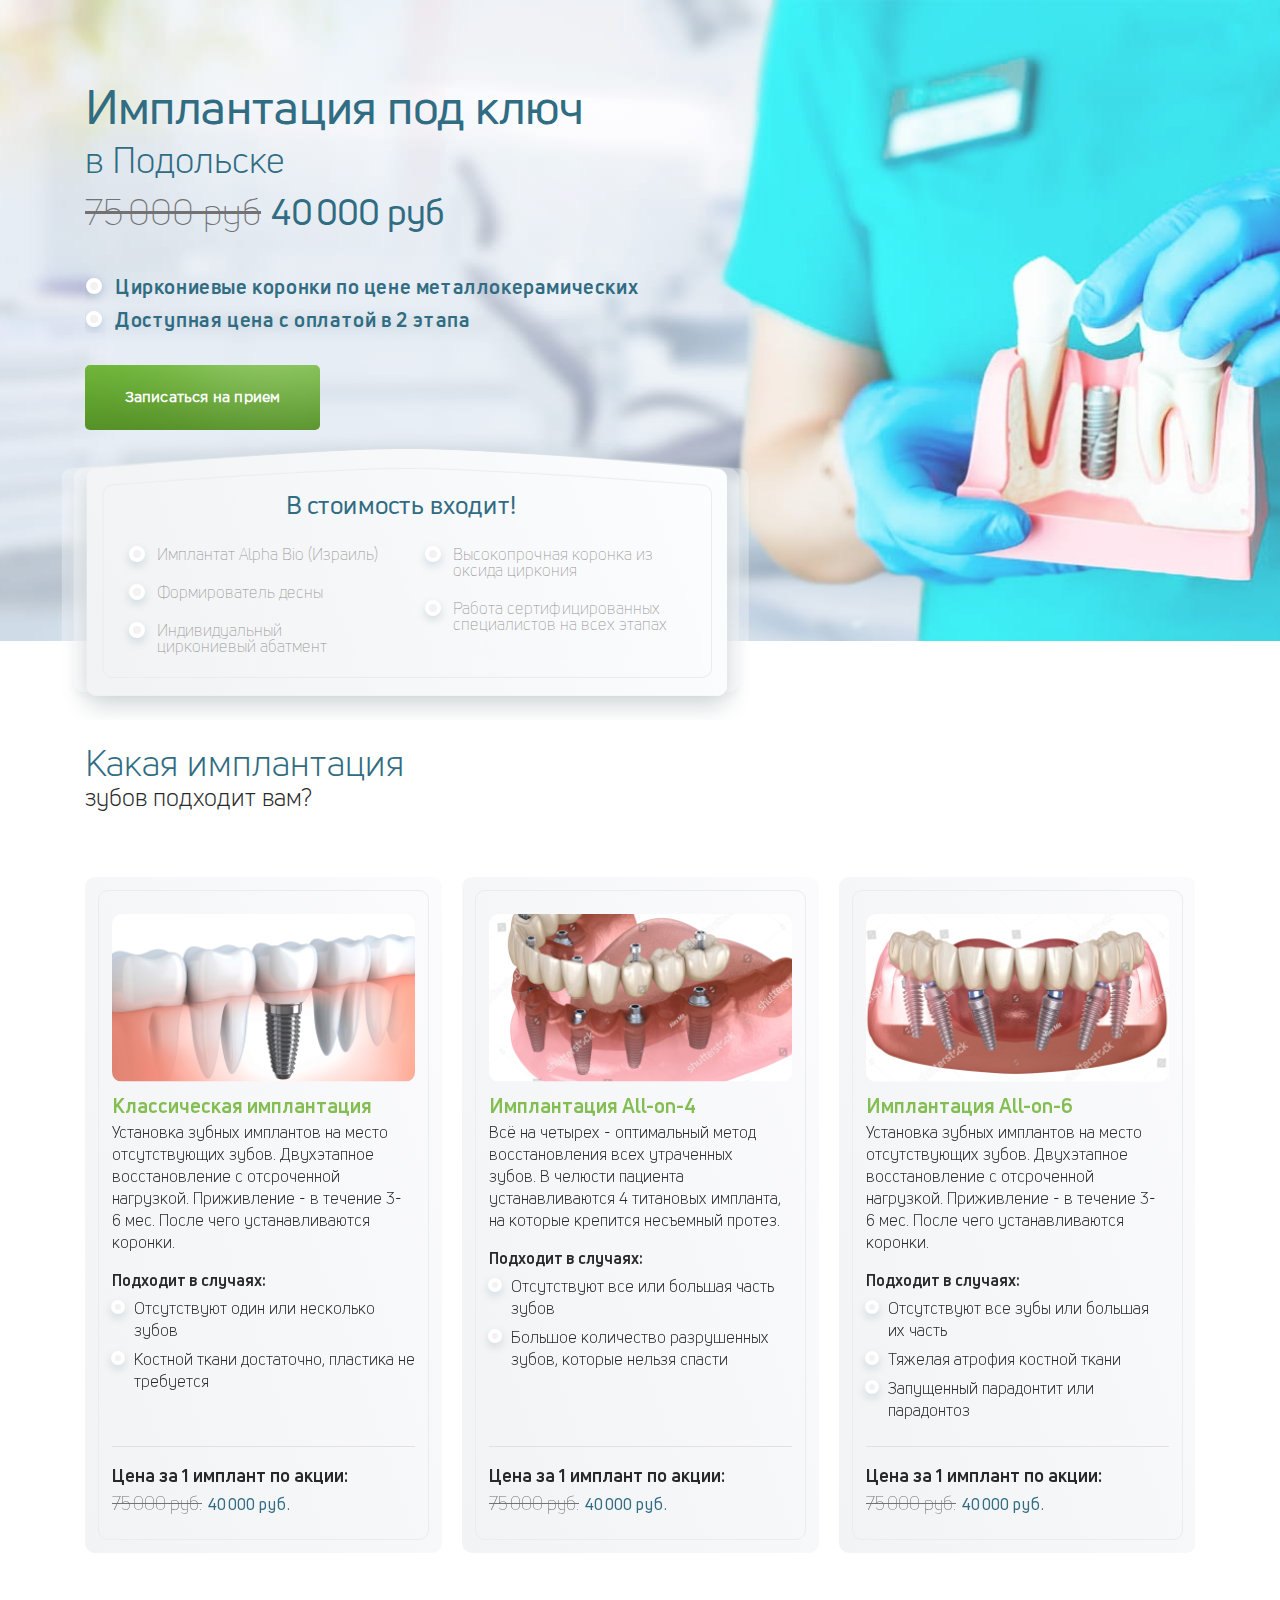
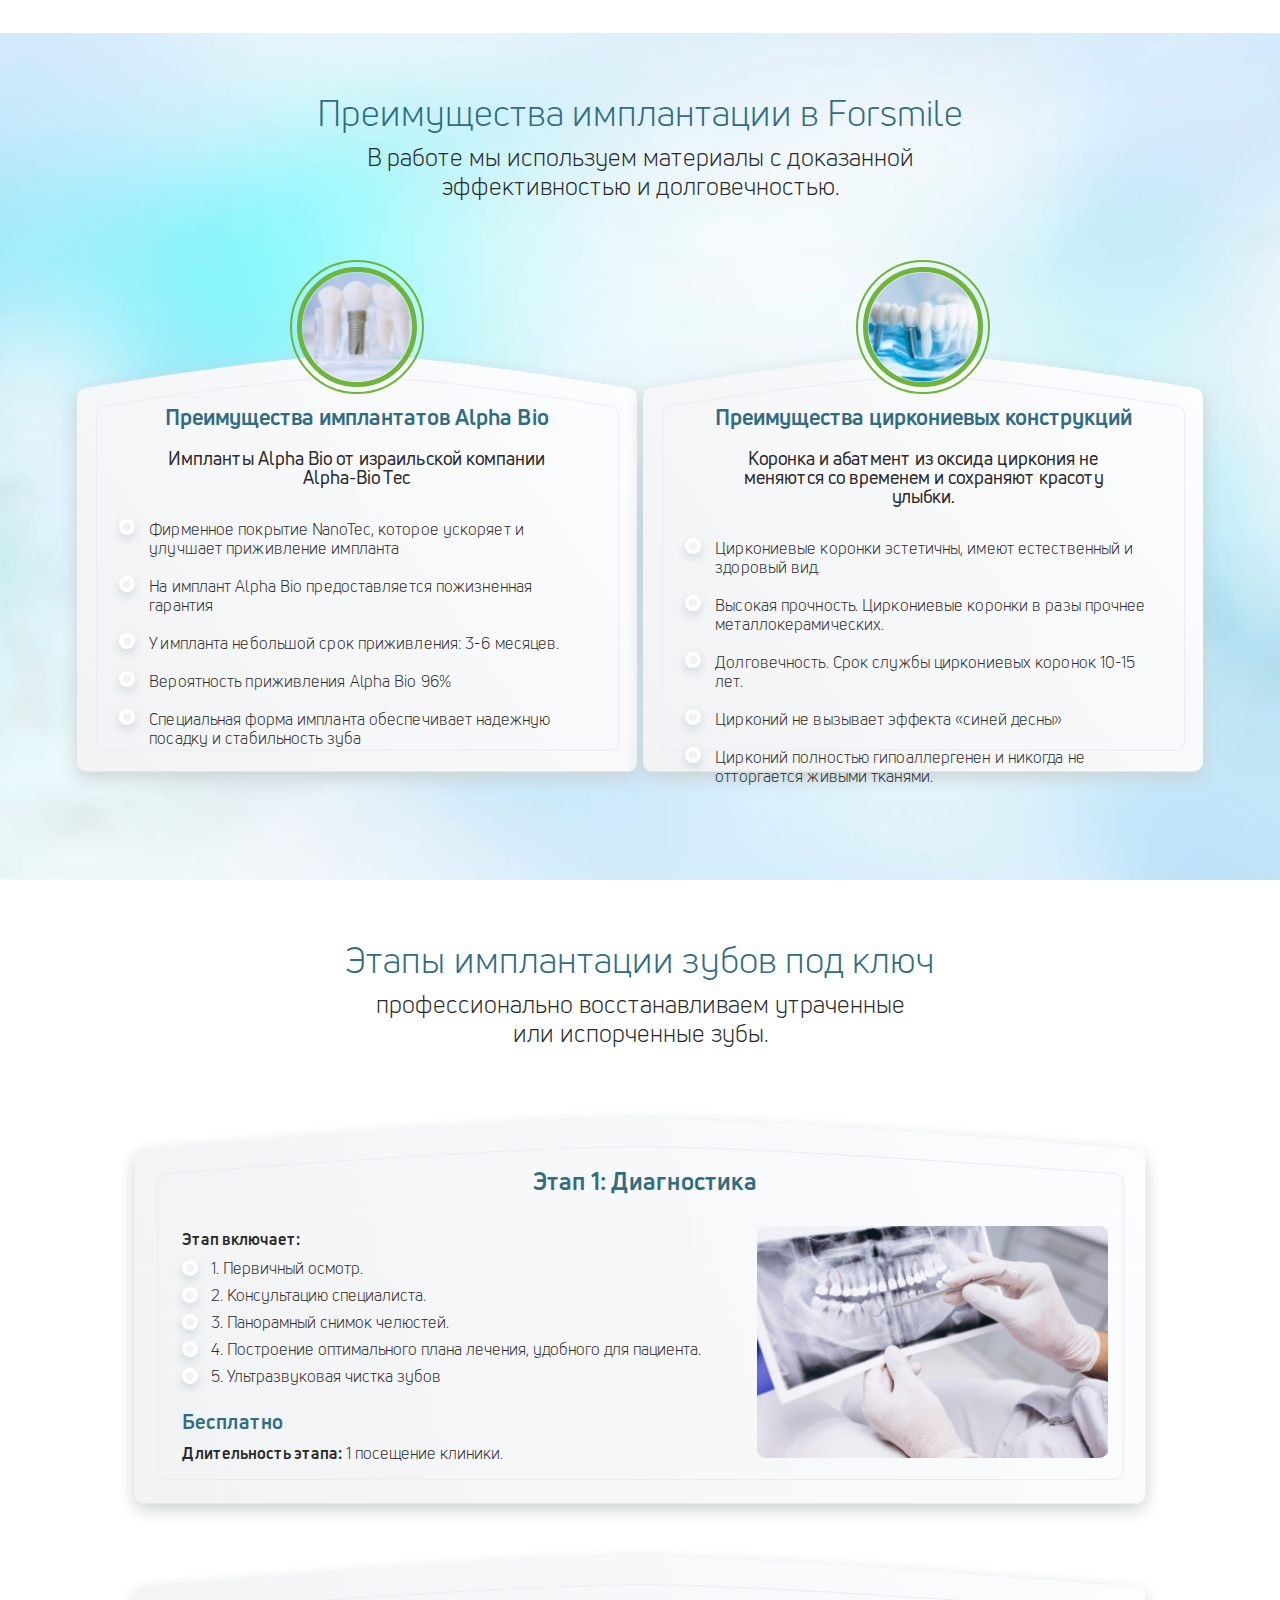
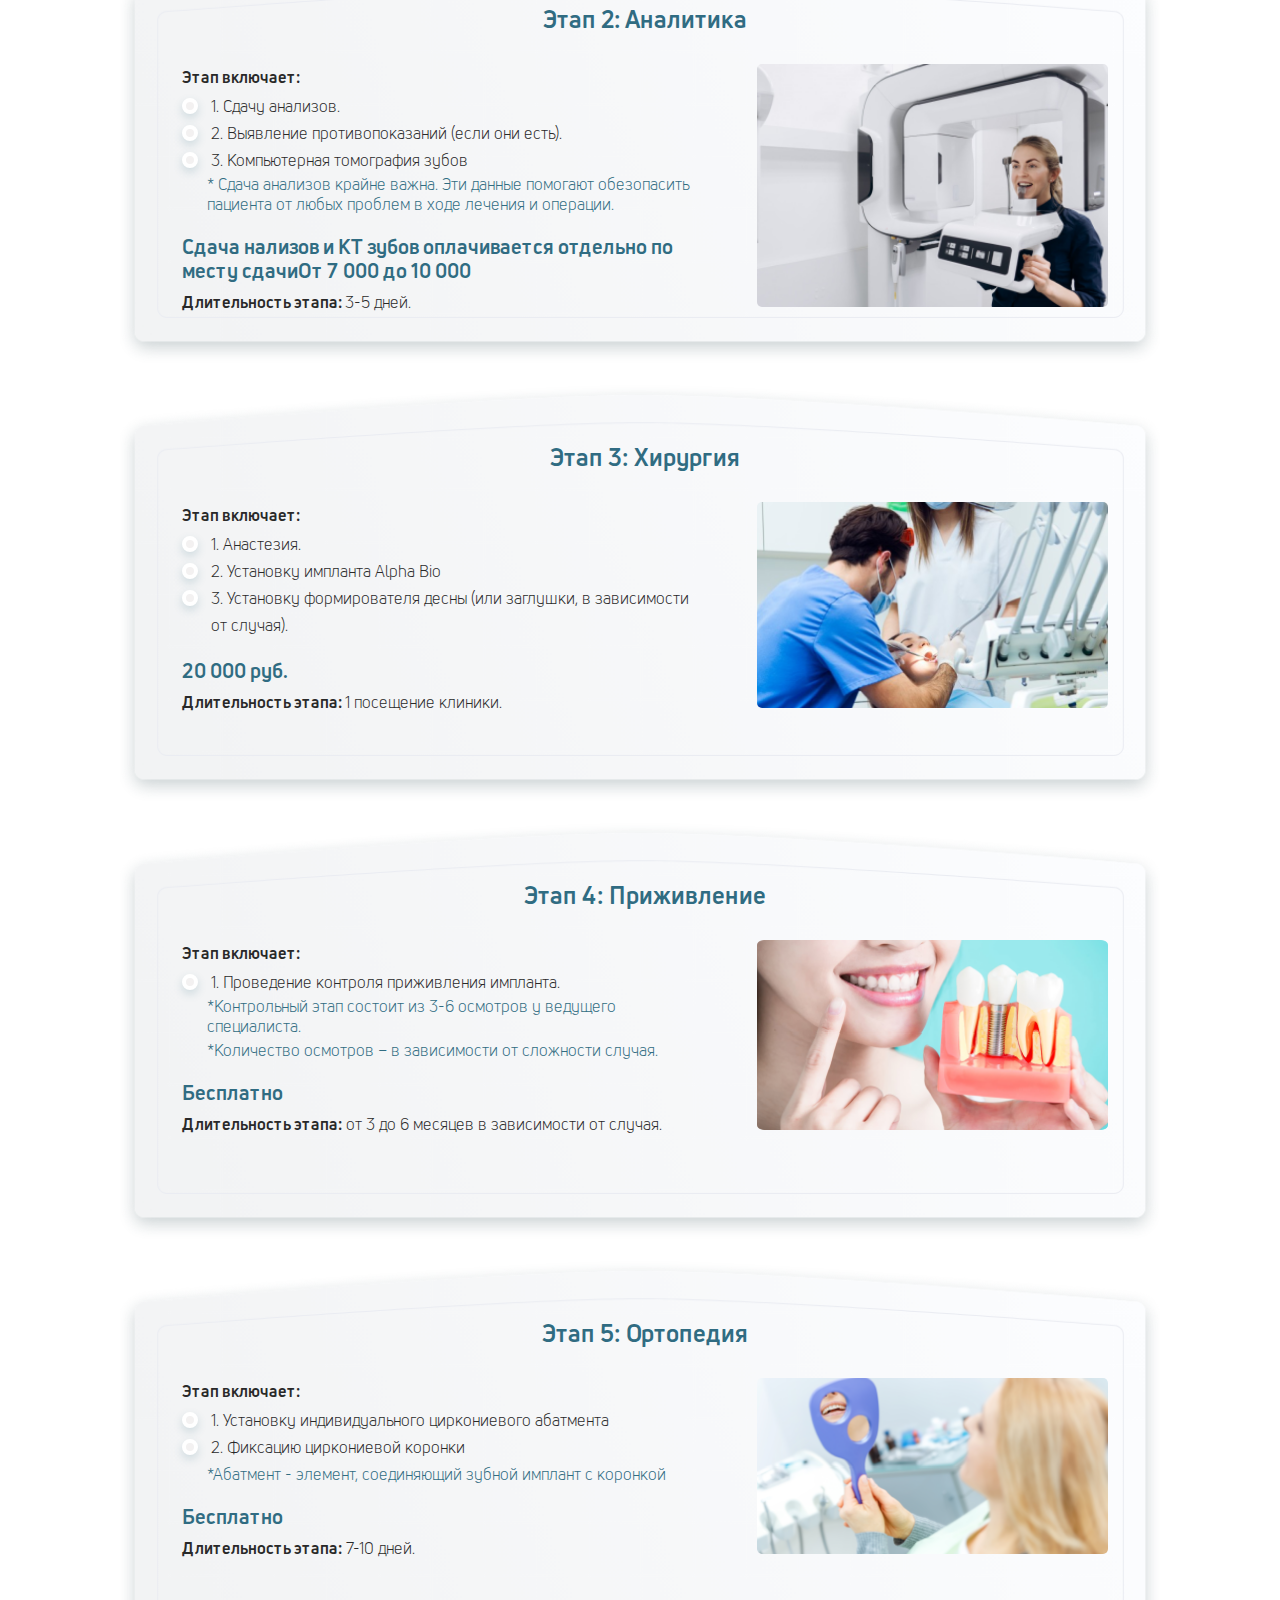
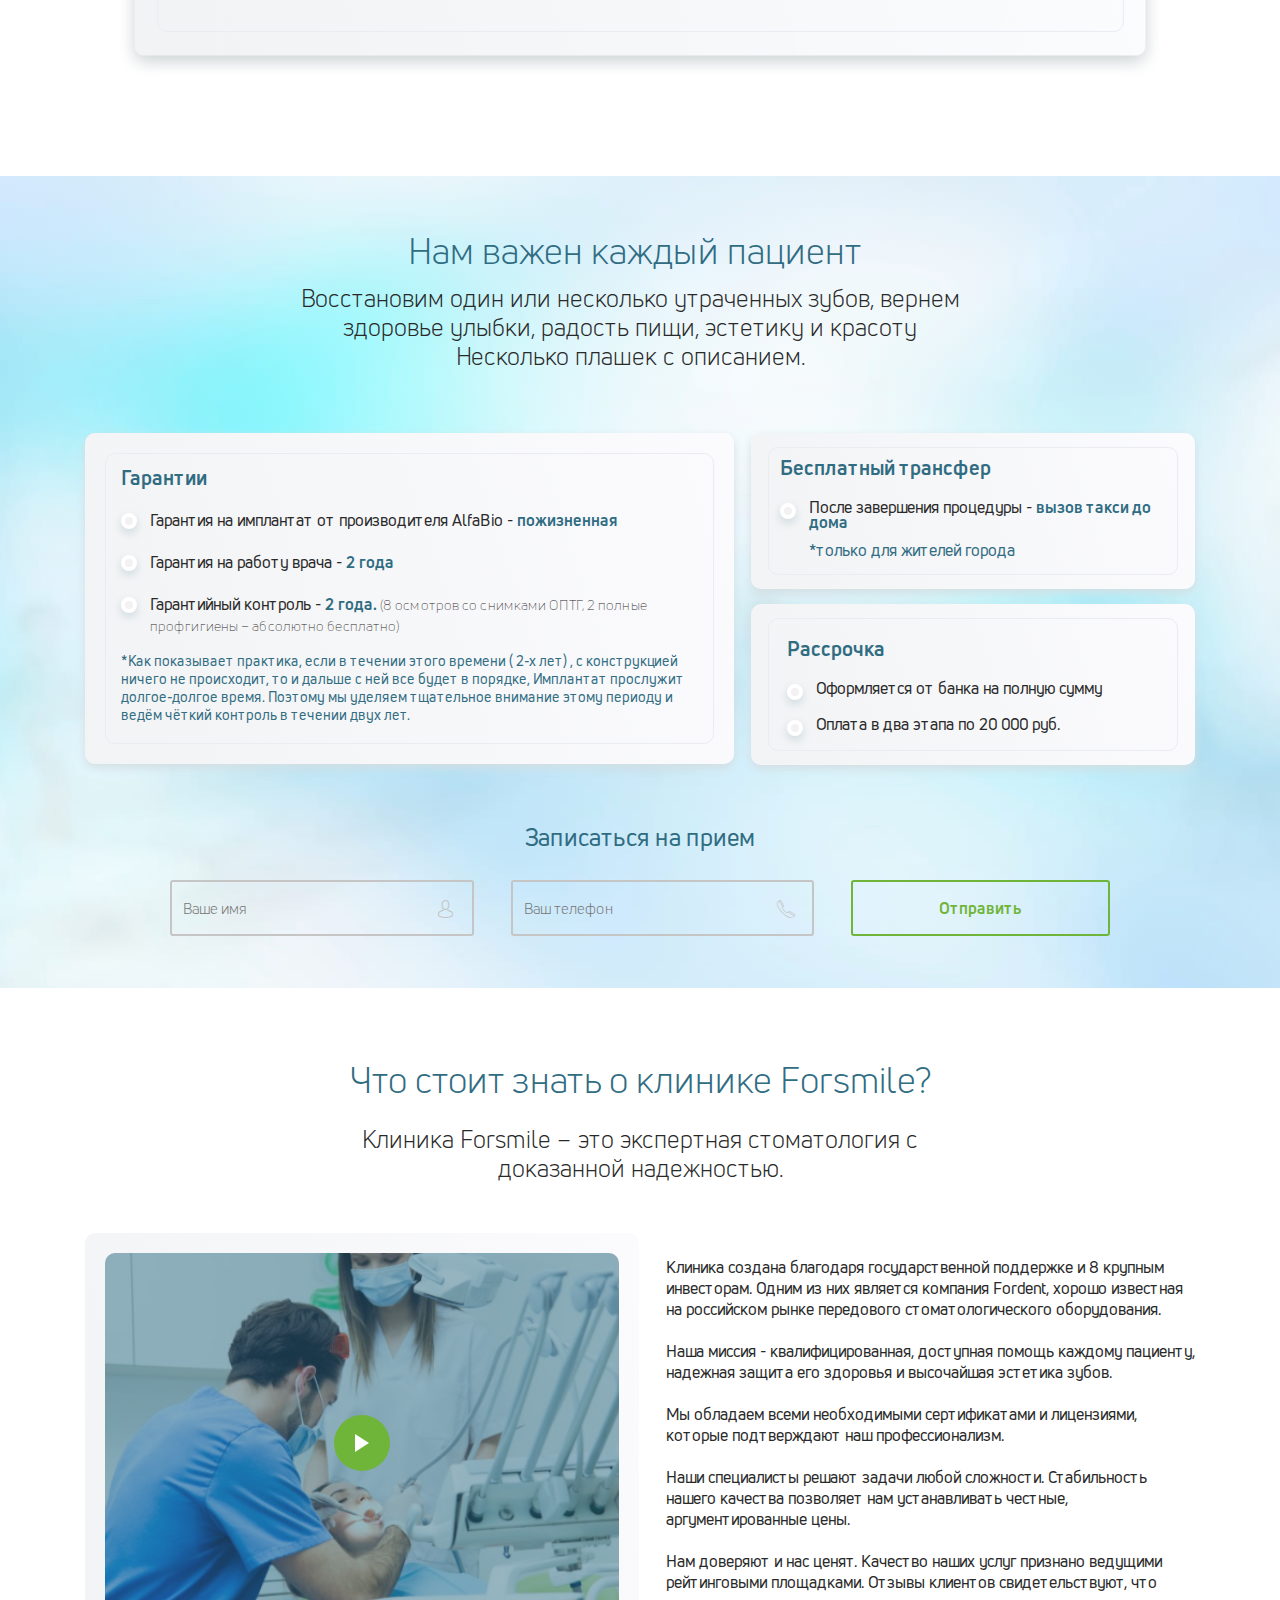
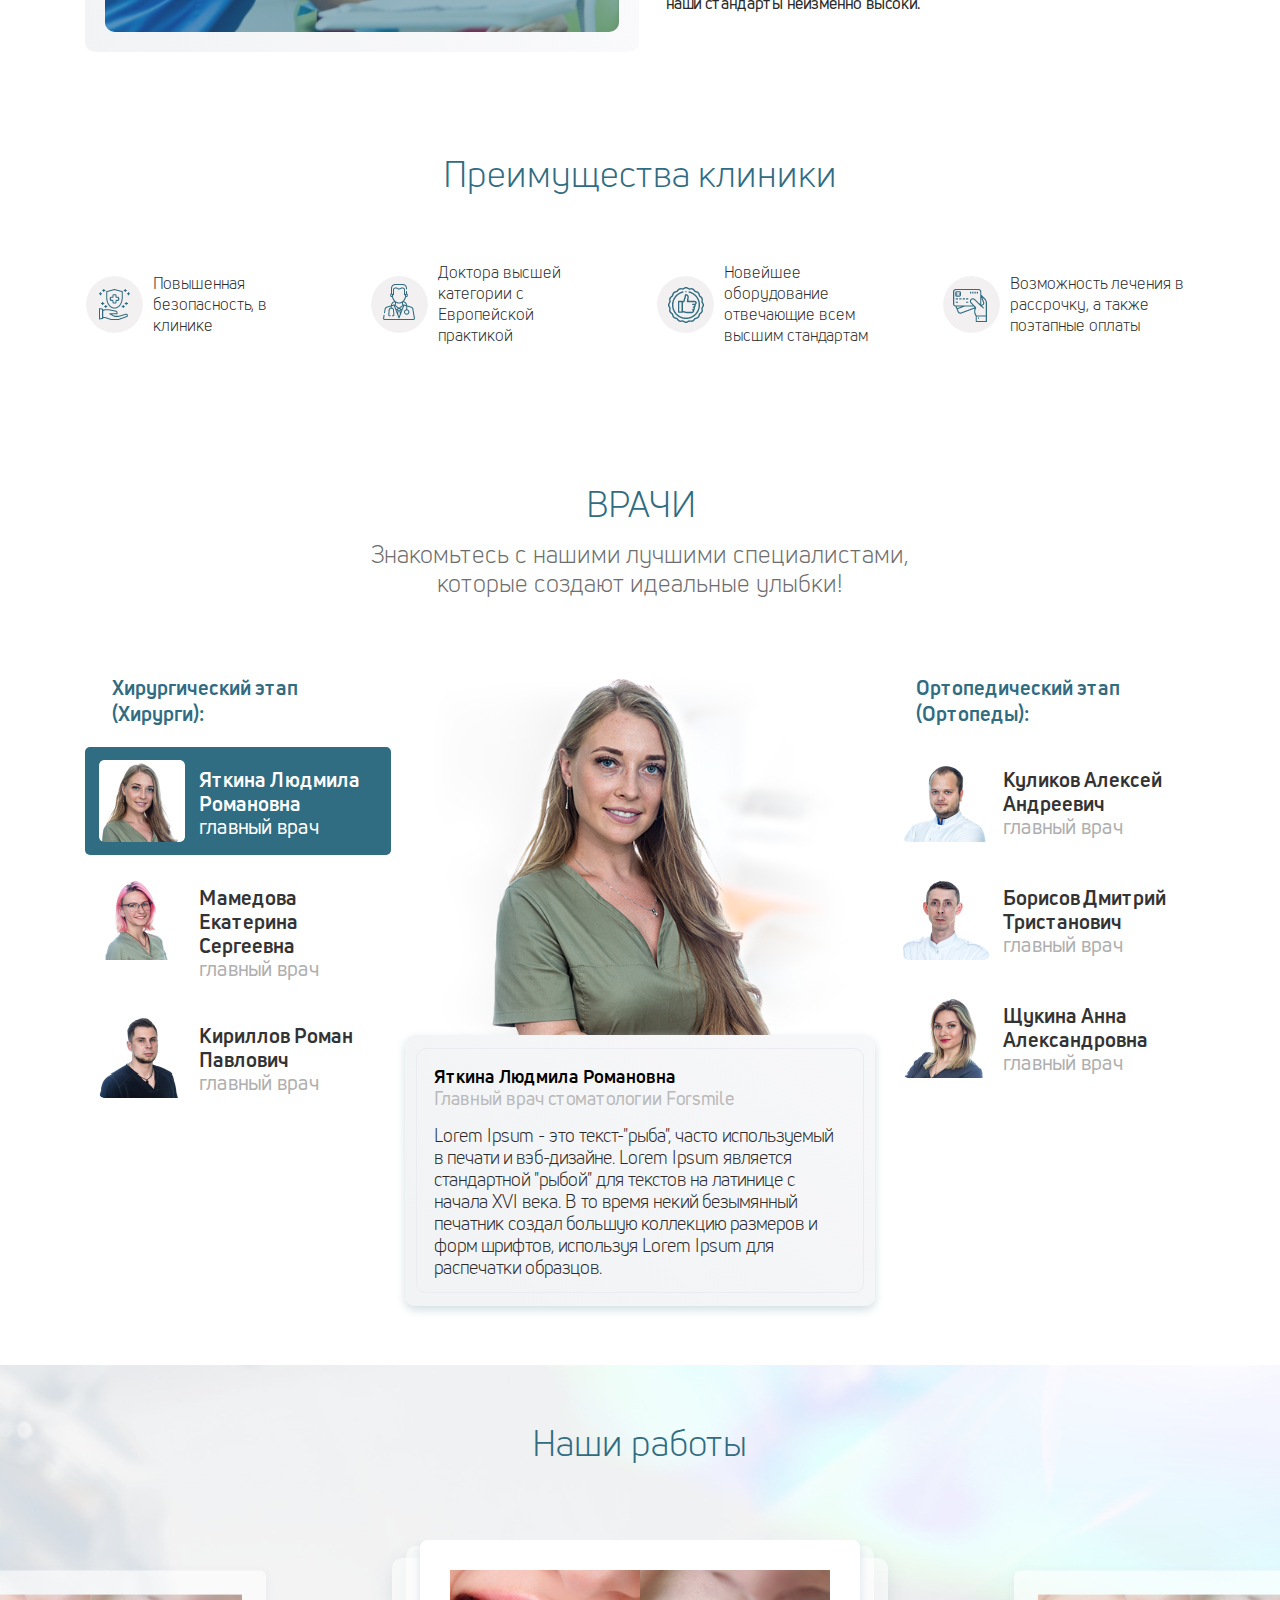
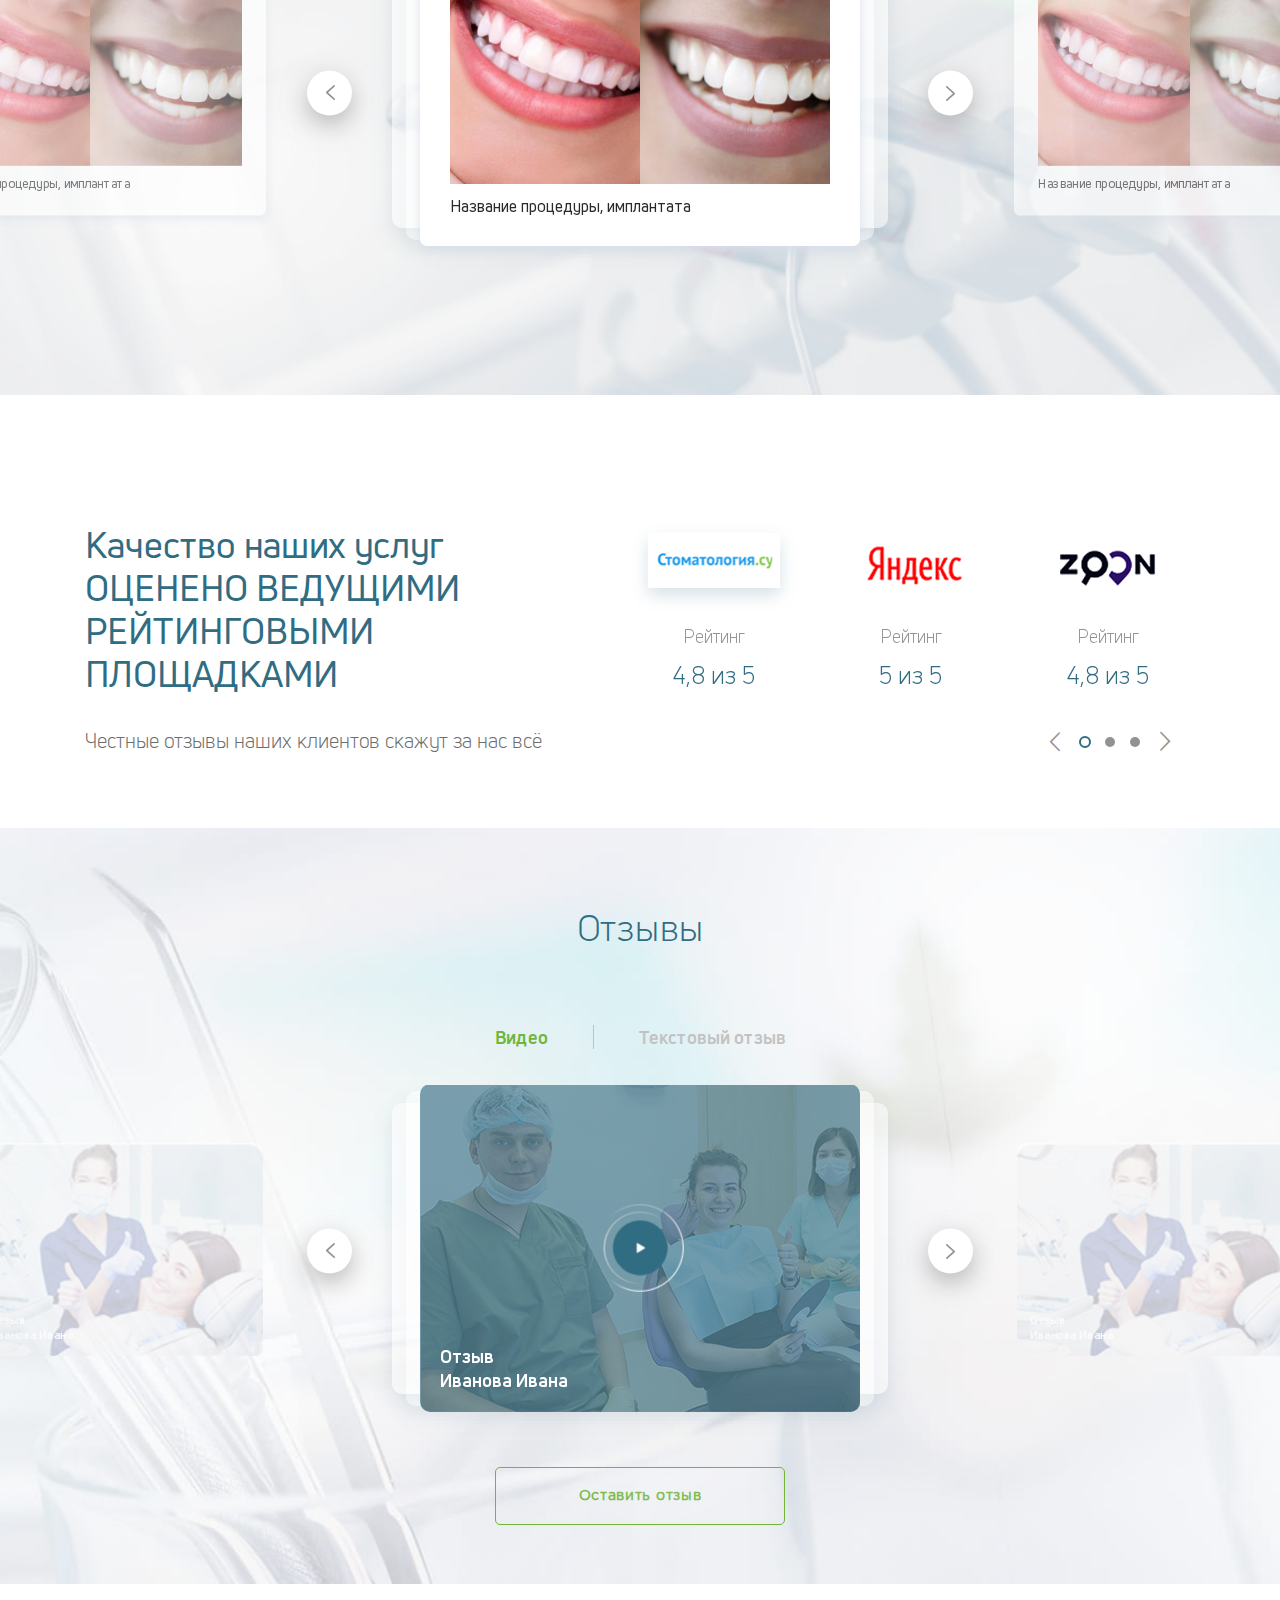
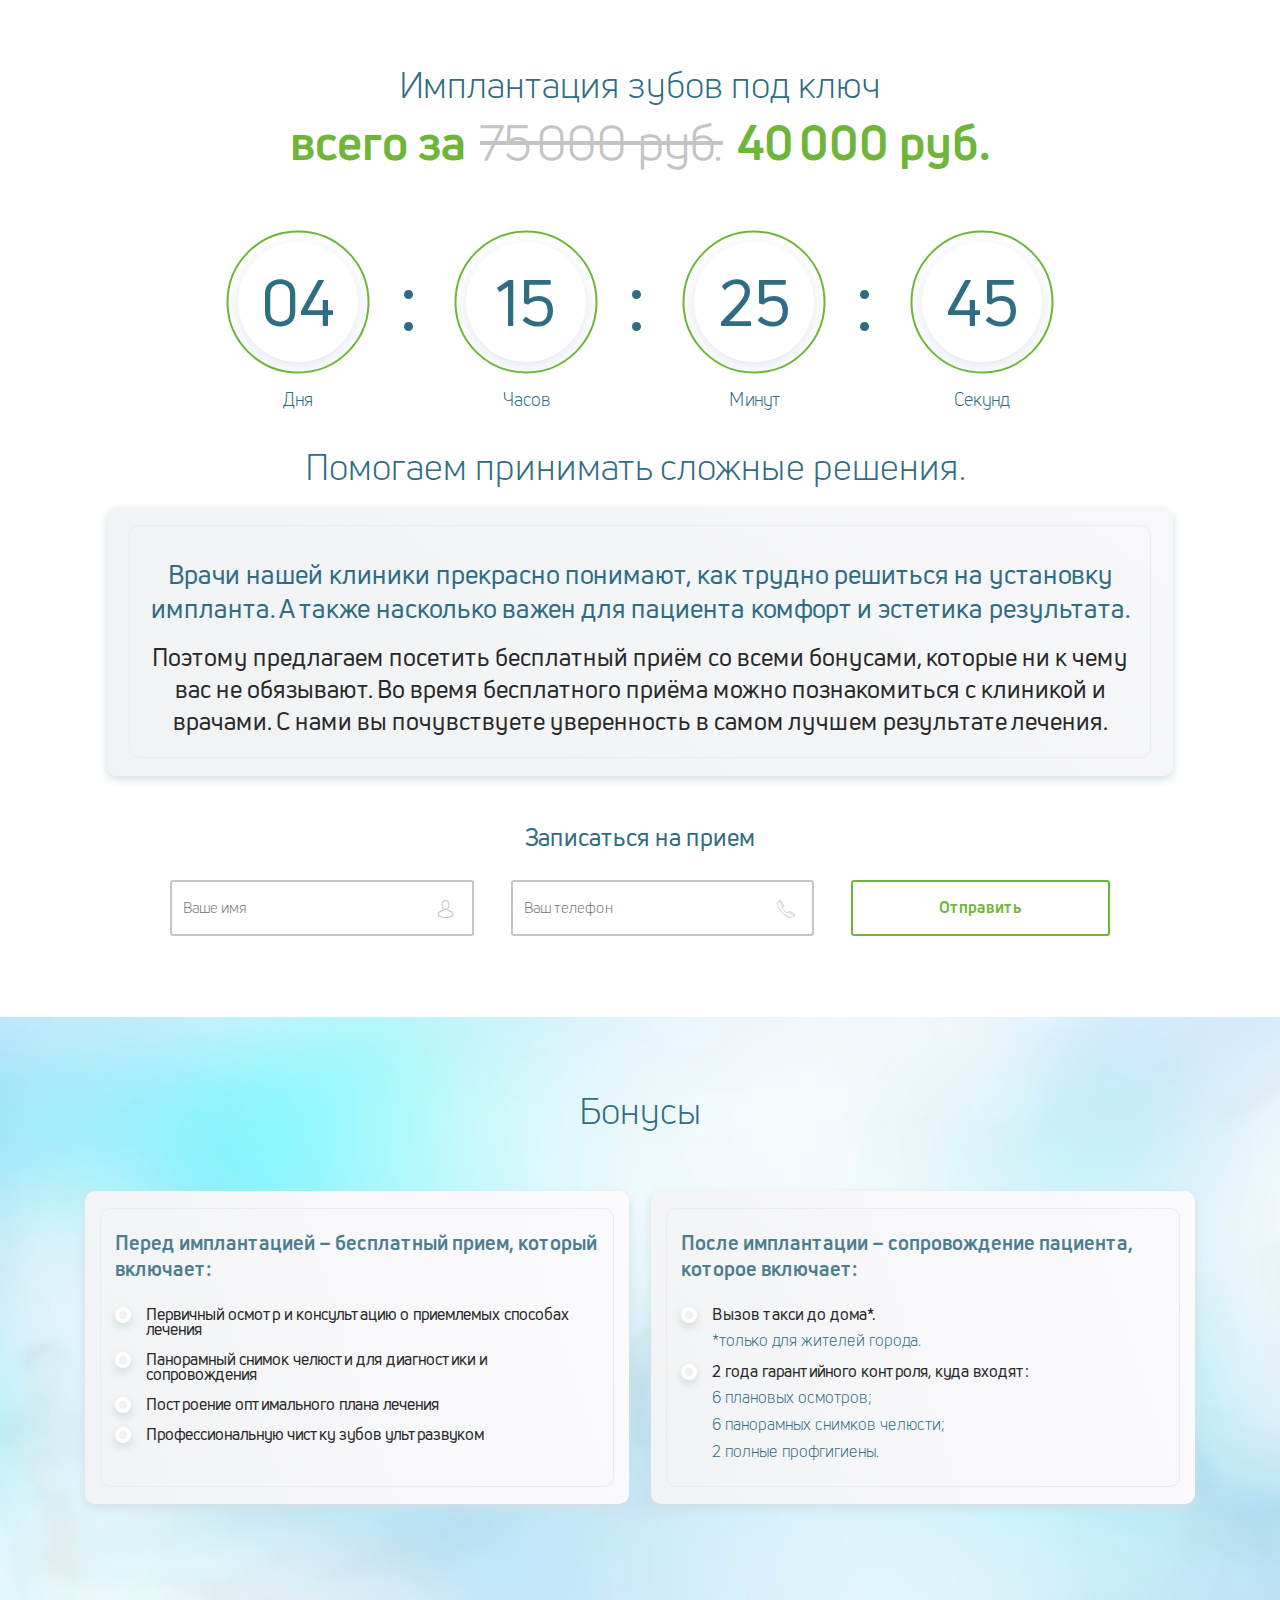
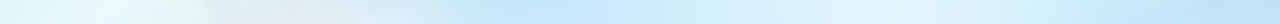
==== commit 60452cf7: "finis" ====
--- a/markup/index.html
+++ b/markup/index.html
@@ -196,8 +196,7 @@
               <li>3. Компьютерная томография зубов</li>
             </ul>
             <i>* Сдача анализов крайне важна.  Эти данные помогают обезопасить пациента от любых проблем в ходе лечения и операции.</i>
-            <h5>Сдача нализов и КТ зубов оплачивается отдельно по месту сдачи -От 7 000 до 10 000 </h5>
+            <h5>Сдача нализов и КТ зубов оплачивается отдельно по месту сдачиОт 7 000 до 10 000 </h5>
             <p><span>Длительность этапа: </span> 3-5 дней. </p>
           </div>
         </div>
@@ -209,8 +208,7 @@
             <ul>
               <li>1. Анастезия.</li>
               <li>2. Установку импланта Alpha Bio</li>
-              <li>3. Установку формирователя десны  -(или заглушки, в зависимости от случая).</li>
+              <li>3. Установку формирователя десны (или заглушки, в зависимости от случая).</li>
             </ul>
             <h5>20 000 руб.</h5>
             <p><span>Длительность этапа: </span> 1 посещение клиники.</p>
@@ -327,6 +325,539 @@
     </div>
    </section>
 
+   <section class="advantages">
+    <div class="container">
+      <div class="title">
+        <h2>Преимущества клиники</h2>
+      </div>
+      <div class="advantages-slider">
+        <div class="advantages-item">
+          <img src="img/advantages-icon1.png" alt="">
+          <p>Повышенная безопасность, в клинике </p>
+        </div>
+        <div class="advantages-item">
+          <img src="img/advantages-icon2.png" alt="">
+          <p>Доктора высшей категории с Европейской практикой </p>
+        </div>
+        <div class="advantages-item">
+          <img src="img/advantages-icon3.png" alt="">
+          <p>Новейшее оборудование отвечающие всем высшим стандартам </p>
+        </div>
+        <div class="advantages-item">
+          <img src="img/advantages-icon4.png" alt="">
+          <p>Возможность лечения в рассрочку, а также поэтапные оплаты </p>
+        </div>
+      </div>
+    </div>
+   </section>
+
+   <section class="doctors">
+     <div class="container">
+       <div class="title">
+         <h2>Врачи</h2>
+         <p>Знакомьтесь с нашими лучшими специалистами, которые создают идеальные улыбки!</p>
+       </div>
+       <div class="doctors-content">
+        <div class="doctors-slider">
+          <div class="doctors-item">
+            <h4>Хирургический этап <span>(Хирурги):</span></h4>
+            <div data-doctors="doctors-dossier1" class="item active">
+              <img src="img/doctors-slider-img1.png" alt="">
+              <div class="text">
+                <p>Яткина Людмила Романовна</p>
+                <span>главный врач</span>
+              </div>
+            </div>
+            <div data-doctors="doctors-dossier2" class="item">
+              <img src="img/doctors-slider-img2.png" alt="">
+              <div class="text">
+                <p>Мамедова Екатерина Сергеевна</p>
+                <span>главный врач</span>
+              </div>
+            </div>
+            <div data-doctors="doctors-dossier3" class="item">
+              <img src="img/doctors-slider-img3.png" alt="">
+              <div class="text">
+                <p>Кириллов Роман Павлович </p>
+                <span>главный врач</span>
+              </div>
+            </div>
+          </div>
+          <div class="doctors-item">
+            <h4>Ортопедический этап <span>(Ортопеды):</span></h4>
+            <div data-doctors="doctors-dossier4" class="item">
+              <img src="img/doctors-slider-img4.png" alt="">
+              <div class="text">
+                <p>Куликов Алексей Андреевич</p>
+                <span>главный врач</span>
+              </div>
+            </div>
+            <div data-doctors="doctors-dossier5" class="item">
+              <img src="img/doctors-slider-img5.png" alt="">
+              <div class="text">
+                <p>Борисов Дмитрий Тристанович</p>
+                <span>главный врач</span>
+              </div>
+            </div>
+            <div data-doctors="doctors-dossier6" class="item">
+              <img src="img/doctors-slider-img6.png" alt="">
+              <div class="text">
+                <p>Щукина Анна Александровна</p>
+                <span>главный врач</span>
+              </div>
+            </div>
+          </div>
+        </div>
+        <div class="doctors-dossier1 doctors-dossier active">
+          <img src="img/doctors-dossier-img.png" alt="">
+          <div class="dossier-content">
+            <div class="text">
+              <h3>Яткина Людмила Романовна<span> Главный врач стоматологии Forsmile</span></h3>
+              <p>Lorem Ipsum - это текст-"рыба", часто используемый в печати и вэб-дизайне. Lorem Ipsum является стандартной 
+                "рыбой" для текстов на латинице с начала XVI века. В то время некий безымянный печатник создал большую коллекцию
+                 размеров и форм шрифтов, используя Lorem Ipsum для распечатки образцов. </p>
+            </div>
+          </div>
+        </div>
+        <div class="doctors-dossier2 doctors-dossier">
+          <img src="img/doctors-dossier-img.png" alt="">
+          <div class="dossier-content">
+            <div class="text">
+              <h3>Мамедова Екатерина Сергеевна<span> Главный врач стоматологии Forsmile</span></h3>
+              <p>Lorem Ipsum - это текст-"рыба", часто используемый в печати и вэб-дизайне. Lorem Ipsum является стандартной 
+                "рыбой" для текстов на латинице с начала XVI века. В то время некий безымянный печатник создал большую коллекцию
+                 размеров и форм шрифтов, используя Lorem Ipsum для распечатки образцов. </p>
+            </div>
+          </div>
+        </div>
+        <div class="doctors-dossier3 doctors-dossier">
+          <img src="img/doctors-dossier-img.png" alt="">
+          <div class="dossier-content">
+            <div class="text">
+              <h3>Кириллов Роман Павлович<span> Главный врач стоматологии Forsmile</span></h3>
+              <p>Lorem Ipsum - это текст-"рыба", часто используемый в печати и вэб-дизайне. Lorem Ipsum является стандартной 
+                "рыбой" для текстов на латинице с начала XVI века. В то время некий безымянный печатник создал большую коллекцию
+                 размеров и форм шрифтов, используя Lorem Ipsum для распечатки образцов. </p>
+            </div>
+          </div>
+        </div>
+        <div class="doctors-dossier4 doctors-dossier">
+          <img src="img/doctors-dossier-img.png" alt="">
+          <div class="dossier-content">
+            <div class="text">
+              <h3>Куликов Алексей Андреевич<span> Главный врач стоматологии Forsmile</span></h3>
+              <p>Lorem Ipsum - это текст-"рыба", часто используемый в печати и вэб-дизайне. Lorem Ipsum является стандартной 
+                "рыбой" для текстов на латинице с начала XVI века. В то время некий безымянный печатник создал большую коллекцию
+                 размеров и форм шрифтов, используя Lorem Ipsum для распечатки образцов. </p>
+            </div>
+          </div>
+        </div>
+        <div class="doctors-dossier5 doctors-dossier">
+          <img src="img/doctors-dossier-img.png" alt="">
+          <div class="dossier-content">
+            <div class="text">
+              <h3>Борисов Дмитрий Тристанович<span> Главный врач стоматологии Forsmile</span></h3>
+              <p>Lorem Ipsum - это текст-"рыба", часто используемый в печати и вэб-дизайне. Lorem Ipsum является стандартной 
+                "рыбой" для текстов на латинице с начала XVI века. В то время некий безымянный печатник создал большую коллекцию
+                 размеров и форм шрифтов, используя Lorem Ipsum для распечатки образцов. </p>
+            </div>
+          </div>
+        </div>
+        <div class="doctors-dossier6 doctors-dossier">
+          <img src="img/doctors-dossier-img.png" alt="">
+          <div class="dossier-content">
+            <div class="text">
+              <h3>Щукина Анна Александровна<span> Главный врач стоматологии Forsmile</span></h3>
+              <p>Lorem Ipsum - это текст-"рыба", часто используемый в печати и вэб-дизайне. Lorem Ipsum является стандартной 
+                "рыбой" для текстов на латинице с начала XVI века. В то время некий безымянный печатник создал большую коллекцию
+                 размеров и форм шрифтов, используя Lorem Ipsum для распечатки образцов. </p>
+            </div>
+          </div>
+        </div>
+       </div>
+     </div>
+   </section>
+
+   <section class="our-work">
+    <div class="title">
+      <h2>Наши работы</h2>
+    </div>
+      <div class="reviews-item reviews-item2">
+        <div class="slide-our-work" id="video">
+          <div class="slider-item">
+            <div class="item-image">
+              <div class="card">
+                <div class="card-body">
+                  <div class="img">
+                    <div style="background: url('img/our-work1.png') 50% 50% no-repeat; background-size: cover;"></div>
+                    <div style="background: url('img/our-work2.png') 50% 50% no-repeat; background-size: cover;"></div>
+                  </div>
+                  <p>Название процедуры, имплантата</p>
+                </div>
+              </div>
+            </div>
+          </div>
+          <div class="slider-item">
+            <div class="item-image">
+              <div class="card">
+                <div class="card-body">
+                  <div class="img">
+                    <div style="background: url('img/our-work1.png') 50% 50% no-repeat; background-size: cover;"></div>
+                    <div style="background: url('img/our-work2.png') 50% 50% no-repeat; background-size: cover;"></div>
+                  </div>
+                  <p>Название процедуры, имплантата</p>
+                </div>
+              </div>
+            </div>
+          </div>
+          <div class="slider-item">
+            <div class="item-image">
+              <div class="card">
+                <div class="card-body">
+                  <div class="img">
+                    <div style="background: url('img/our-work1.png') 50% 50% no-repeat; background-size: cover;"></div>
+                    <div style="background: url('img/our-work2.png') 50% 50% no-repeat; background-size: cover;"></div>
+                  </div>
+                  <p>Название процедуры, имплантата</p>
+                </div>
+              </div>
+            </div>
+          </div>
+          <div class="slider-item">
+            <div class="item-image">
+              <div class="card">
+                <div class="card-body">
+                  <div class="img">
+                    <div style="background: url('img/our-work1.png') 50% 50% no-repeat; background-size: cover;"></div>
+                    <div style="background: url('img/our-work2.png') 50% 50% no-repeat; background-size: cover;"></div>
+                  </div>
+                  <p>Название процедуры, имплантата</p>
+                </div>
+              </div>
+            </div>
+          </div>
+        </div>
+    </div>
+   </section>
+
+   <section class="quality">
+     <div class="container">
+        <div class="quality-content">
+          <div class="title">
+            <h2>Качество наших услуг ОЦЕНЕНО ВЕДУЩИМИ РЕЙТИНГОВЫМИ ПЛОЩАДКАМИ</h2>
+            <p>Честные отзывы наших клиентов скажут за нас всё</p>
+          </div>
+          <div class="quality-slider">
+            <div class="quality-item">
+              <div class="img">
+                <img src="img/quality-item-img1.png" alt="">
+              </div>
+              <p>Рейтинг</p>
+              <span>4,8 из 5</span>
+            </div>
+            <div class="quality-item">
+              <div class="img">
+                <img src="img/quality-item-img2.png" alt="">
+              </div>
+              <p>Рейтинг</p>
+              <span>5 из 5</span>
+            </div>
+            <div class="quality-item">
+              <div class="img">
+                <img src="img/quality-item-img3.png" alt="">
+              </div>
+              <p>Рейтинг</p>
+              <span>4,8 из 5</span>
+            </div>
+            <div class="quality-item">
+              <div class="img">
+                <img src="img/quality-item-img1.png" alt="">
+              </div>
+              <p>Рейтинг</p>
+              <span>4,8 из 5</span>
+            </div>
+            <div class="quality-item">
+              <div class="img">
+                <img src="img/quality-item-img2.png" alt="">
+              </div>
+              <p>Рейтинг</p>
+              <span>5 из 5</span>
+            </div>
+            <div class="quality-item">
+              <div class="img">
+                <img src="img/quality-item-img3.png" alt="">
+              </div>
+              <p>Рейтинг</p>
+              <span>4,8 из 5</span>
+            </div>
+            <div class="quality-item">
+              <div class="img">
+                <img src="img/quality-item-img1.png" alt="">
+              </div>
+              <p>Рейтинг</p>
+              <span>4,8 из 5</span>
+            </div>
+            <div class="quality-item">
+              <div class="img">
+                <img src="img/quality-item-img2.png" alt="">
+              </div>
+              <p>Рейтинг</p>
+              <span>5 из 5</span>
+            </div>
+            <div class="quality-item">
+              <div class="img">
+                <img src="img/quality-item-img3.png" alt="">
+              </div>
+              <p>Рейтинг</p>
+              <span>4,8 из 5</span>
+            </div>
+          </div>
+        </div>
+     </div>
+   </section>
+
+   <section class="reviews">
+       <div class="title-reviews">
+         <h2>Отзывы</h2>
+       </div>
+       <ul class="reviews-tabs">
+        <li class="reviews-tab active" data-tab="reviews-item1">
+          <a href="javascript:void(0)">Видео</a>
+        </li>
+        <li class="reviews-tab" data-tab="reviews-item2">
+          <a href="javascript:void(0)">Текстовый отзыв</a>
+        </li>
+      </ul>
+      <div class="reviews-item reviews-item1 show">
+        <div class="slide-reviews" id="video">
+          <div class="slider-item">
+            <div class="item-image">
+              <div class="card">
+                <div class="card-body">
+                  <a href="javascript:void(0)" class="video-img open-video" style="background-image:url(img/video-center.jpg)">
+                    <div class="card-play"></div>
+                    <div class="videoContent" data-video="https://www.youtube.com/embed/m3REzxTSa_s"></div>
+                  </a>
+
+                  <div class="description">
+                    <span class="title">Отзыв</span>
+                    <span class="name">Иванова Ивана</span>
+                  </div>
+
+                </div>
+              </div>
+            </div>
+          </div>
+          <div class="slider-item">
+            <div class="item-image">
+              <div class="card">
+                <div class="card-body">
+                  <a href="javascript:void(0)" class="video-img open-video" style="background-image:url(img/video-right.jpg)">
+                    <div class="card-play"></div>
+                    <div class="videoContent" data-video="https://www.youtube.com/embed/Qxs8_2Qp-ag"></div>
+                  </a>
+
+                  <div class="description">
+                    <span class="title">Отзыв</span>
+                    <span class="name">Иванова Ивана</span>
+                  </div>
+
+                </div>
+              </div>
+            </div>
+          </div>
+          <div class="slider-item">
+            <div class="item-image">
+              <div class="card">
+                <div class="card-body">
+                  <a href="javascript:void(0)" class="video-img open-video" style="background-image:url(img/video-left.jpg)">
+                    <div class="card-play"></div>
+                    <div class="videoContent" data-video="https://www.youtube.com/embed/m3REzxTSa_s"></div>
+                  </a>
+
+                  <div class="description">
+                    <span class="title">Отзыв</span>
+                    <span class="name">Иванова Ивана</span>
+                  </div>
+
+                </div>
+              </div>
+            </div>
+          </div>
+          <div class="slider-item">
+            <div class="item-image">
+              <div class="card">
+                <div class="card-body">
+                  <a href="javascript:void(0)" class="video-img open-video" style="background-image:url(img/video-right.jpg)">
+                    <div class="card-play"></div>
+                    <div class="videoContent" data-video="https://www.youtube.com/embed/Qxs8_2Qp-ag"></div>
+                  </a>
+
+                  <div class="description">
+                    <span class="title">Отзыв</span>
+                    <span class="name">Иванова Ивана</span>
+                  </div>
+
+                </div>
+              </div>
+            </div>
+          </div>
+        </div>
+      </div>
+      <div class="reviews-item reviews-item2">
+        <div class="slide-reviews">
+          <div class="slider-item">
+            <div class="item-image">
+              <div class="card">
+                <div class="card-body">
+                  <p>
+                    Благодарим руководство и персонал клиники за отличное качество обслуживания.
+                    Уже много лет обращаемся сюда и получаем высококвалифицированную
+                    стоматологическую помощь.
+                    А в искусстве протезирования никто из других клиник, не смог превзойти.
+                    Спасибо!
+                  </p>
+                  <div class="description">
+                    <span class="name">Иванов Иван</span>
+                    <span class="date">25.05.2019г.</span>
+                  </div>
+                </div>
+              </div>
+            </div>
+          </div>
+          <div class="slider-item">
+            <div class="item-image">
+              <div class="card">
+                <div class="card-body">
+                  <p>
+                    Благодарим руководство и персонал клиники за отличное качество обслуживания.
+                    Уже много лет обращаемся сюда и получаем высококвалифицированную
+                    стоматологическую помощь.
+                    А в искусстве протезирования никто из других клиник, не смог превзойти.
+                    Спасибо!
+                  </p>
+
+                  <div class="description">
+                    <span class="name">Иванов Иван</span>
+                    <span class="date">25.05.2019г.</span>
+                  </div>
+                </div>
+              </div>
+            </div>
+          </div>
+          <div class="slider-item">
+            <div class="item-image">
+              <div class="card">
+                <div class="card-body">
+                  <p>
+                    Благодарим руководство и персонал клиники за отличное качество обслуживания.
+                    Уже много лет обращаемся сюда и получаем высококвалифицированную
+                    стоматологическую помощь.
+                    А в искусстве протезирования никто из других клиник, не смог превзойти.
+                    Спасибо!
+                  </p>
+
+                  <div class="description">
+                    <span class="name">Иванов Иван</span>
+                    <span class="date">25.05.2019г.</span>
+                  </div>
+                </div>
+              </div>
+            </div>
+          </div>
+        </div>
+      </div>
+      <a href="javascript:void(0)" class="button button-light add-review">Оставить отзыв</a>
+   </section>
+
+   <section class="discount">
+    <div class="container">
+      <div class="timer-content">
+        <div class="title">
+          <h2>Имплантация зубов под ключ</h2>
+          <strong>всего за <span> 75 000 руб. </span> 40 000 руб.</strong>
+        </div>
+        <div class="timer">
+          <ul>
+            <li>
+              <span><i>04</i></span>
+              <p>Дня</p>
+            </li>
+            <li>
+              <span><i>15</i></span>
+              <p>Часов</p>
+            </li>
+            <li>
+              <span><i>25</i></span>
+              <p>Минут</p>
+            </li>
+            <li>
+              <span><i>45</i></span>
+              <p>Секунд</p>
+            </li>
+          </ul>
+        </div>
+      </div>
+      <div class="discount-content">
+        <div class="title">
+          <h2>Помогаем принимать сложные решения.</h2>
+        </div>
+        <div class="discount-text">
+          <div class="text">
+            <h4>Врачи нашей клиники прекрасно понимают, как трудно решиться на установку импланта. А также насколько важен для 
+              пациента комфорт и эстетика результата.</h4>
+            <p>Поэтому предлагаем посетить бесплатный приём со всеми бонусами, которые ни к чему вас не обязывают. Во время 
+              бесплатного приёма можно познакомиться с клиникой и врачами. С нами вы почувствуете уверенность в самом лучшем 
+              результате лечения.</p>
+          </div>
+        </div>
+      </div>
+      <div class="every-patient-form">
+        <h3>Записаться на прием</h3>
+        <form>
+          <div><input type="text" placeholder="Ваше имя"><i class="icon-name"></i></div>
+          <div><input type="text" placeholder="Ваш телефон"><i class="icon-tel"></i></div>
+          <div><button>Отправить</button></div>
+        </form>
+      </div>
+    </div>
+  </section>
+
+  <section class="bonuses">
+    <div class="container">
+      <div class="title">
+        <h2>Бонусы</h2>
+      </div>
+      <div class="bonuses-slider">
+        <div class="bonuses-item">
+          <div class="text">
+            <h4>Перед имплантацией – бесплатный прием, который включает:</h4>
+            <ul>
+              <li>Первичный осмотр и консультацию о приемлемых способах лечения</li>
+              <li>Панорамный снимок челюсти для диагностики и сопровождения</li>
+              <li>Построение оптимального плана лечения</li>
+              <li>Профессиональную чистку зубов ультразвуком</li>
+            </ul>
+          </div>
+        </div>
+        <div class="bonuses-item">
+          <div class="text">
+            <h4>После имплантации – сопровождение пациента, которое включает:</h4>
+            <ul>
+              <li>Вызов такси до дома*. 
+                <span>*только для жителей города.</span></li>
+              <li>2 года гарантийного контроля, куда входят: 
+                <span>6 плановых осмотров;</span>
+                <span>6 панорамных снимков челюсти; </span>
+                <span>2 полные профгигиены.</span>
+              </li>
+            </ul>
+          </div>
+        </div>
+      </div>
+    </div>
+  </section>
+
   <!-- Footer -->
 
   <!-- Скрипты -->
--- a/markup/css/forsmile-lend.min.css
+++ b/markup/css/forsmile-lend.min.css
@@ -1 +1 @@
-.slick-list,.slick-slider{position:relative;display:block}.slick-slider{box-sizing:border-box;-webkit-user-select:none;-moz-user-select:none;-ms-user-select:none;user-select:none;-webkit-touch-callout:none;touch-action:pan-y;-webkit-tap-highlight-color:transparent}.slick-list{overflow:hidden;margin:0;padding:0}.slick-list:focus{outline:0}.slick-list.dragging{cursor:pointer;cursor:hand}.slick-slider .slick-list,.slick-slider .slick-track{transform:translate3d(0,0,0)}.slick-track{position:relative;top:0;left:0;display:block;margin-right:auto;margin-left:auto}.slick-track:after,.slick-track:before{display:table;content:''}.slick-track:after{clear:both}.slick-loading .slick-track{visibility:hidden}.slick-slide{display:none;float:left;height:100%;min-height:1px}[dir=rtl] .slick-slide{float:right}.slick-initialized .slick-slide,.slick-slide img{display:block}.slick-slide.slick-loading img{display:none}.slick-slide.dragging img{pointer-events:none}.slick-loading .slick-slide{visibility:hidden}.slick-vertical .slick-slide{display:block;height:auto;border:1px solid transparent}.slick-arrow.slick-hidden{display:none}.banner-lend{position:relative;z-index:0;padding:25px 0 10px}.banner-lend .title{width:250px;margin-bottom:24px}.banner-lend .title h2{font-family:'UniNeueRegular';font-size:35px;line-height:38px;margin-bottom:2px;text-transform:inherit}.banner-lend .sum,.banner-lend .title p{font-size:24px;line-height:30px;margin-bottom:0;color:#306c82}.banner-lend .sum{font-family:'UniNeueRegular';font-size:25px;margin-bottom:30px}.banner-lend .sum span{font-family:'UniNeueLight';font-size:25px;line-height:30px;display:inline-block;margin-right:7px;text-decoration:line-through;color:#727272}.banner-lend .advantages{margin:0 0 26px;padding:0}.banner-lend .advantages li{font-family:'UniNeueBold';font-size:16px;font-weight:700;line-height:19px;position:relative;margin-bottom:18px;padding-left:30px;letter-spacing:.4px;color:#306c82}.banner-lend .advantages li:last-child,.banner-lend .banner-list ul li:last-child,.benefits .benefits-slider .benefits-item .text ul li:last-child,.implantation .implantation-slider .implantation-item ul li:last-child,.stages .stages-slider .stages-item .text ul li:last-child{margin-bottom:0}.banner-lend .advantages li::before{position:absolute;top:2px;left:0;width:16px;height:16px;content:'';border:4px solid #fff;border-radius:50%;background-color:#f3f1f1;box-shadow:0 4px 10px rgba(48,108,130,.2)}.banner-lend .button{display:table;min-width:277px;min-height:65px;margin:0 auto 22px;padding:18px 0}.banner-lend .button span{letter-spacing:.2px}.banner-lend .banner-list{position:relative;width:290px;margin:0 auto -139px;padding:53px 25px 37px}.banner-lend .banner-list::after{position:absolute;z-index:0;top:0;left:50%;width:110%;height:100%;content:'';transform:translate(-50%,0);background:url(../img/banner-list-mobile.png) no-repeat 50% 0;background-size:cover}.banner-lend .banner-list h3,.banner-lend .banner-list ul li{font-family:'UniNeueRegular';font-weight:400;position:relative;margin-bottom:16px}.banner-lend .banner-list h3{z-index:1;text-align:center;font-size:20px;line-height:24px;color:#306c82}.banner-lend .banner-list ul{position:relative;z-index:1;margin:0 0 26px;padding:0}.banner-lend .banner-list ul li{font-size:14px;line-height:16px;padding-left:30px;color:#939393}.banner-lend .banner-list ul li::before,.benefits .benefits-slider .benefits-item .text ul li::before,.implantation .implantation-slider .implantation-item ul li::before{position:absolute;top:0;left:2px;width:14px;height:14px;content:'';border:4px solid #fff;border-radius:50%;background-color:#f3f1f1;box-shadow:0 4px 10px rgba(48,108,130,.2)}@media screen and (min-width:760px){.banner-lend{padding:60px 0}.banner-lend .title{width:330px}.banner-lend .title h2{font-size:40px;line-height:42px}.banner-lend .title p{font-size:30px;line-height:34px}.banner-lend .sum,.banner-lend .sum span{font-size:30px;line-height:36px}.banner-lend .advantages li{margin-bottom:10px}.banner-lend .button{min-width:235px;margin:0 0 22px}.banner-lend .banner-list{width:643px;margin:0 0 -139px;padding:60px 52px 40px 42px}.banner-lend .banner-list::after{width:108%;height:100%;background:url(../img/banner-list-desc.png) no-repeat 50% 0;background-size:cover}.banner-lend .banner-list h3{font-size:25px;line-height:30px;margin-bottom:26px}.banner-lend .banner-list ul{-webkit-column-count:2;-moz-column-count:2;column-count:2;-webkit-column-gap:42px;-moz-column-gap:42px;column-gap:42px}.banner-lend .banner-list ul li{font-family:'UniNeueLight';font-size:16px;line-height:16px;margin-bottom:22px;padding-left:30px}.banner-lend .banner-list ul li::before{top:0;left:2px;width:16px;height:16px}}@media screen and (min-width:1260px){.banner-lend{padding:80px 0 60px}.banner-lend .title{width:530px;margin-bottom:12px}.banner-lend .title h2{font-size:48px;line-height:52px;margin-bottom:8px}.banner-lend .sum,.banner-lend .sum span,.banner-lend .title p{font-size:36px;line-height:40px}.banner-lend .sum{margin-bottom:42px}.banner-lend .sum span{margin-right:10px}.banner-lend .advantages{margin-bottom:32px}.banner-lend .advantages li{font-size:20px;line-height:26px;margin-bottom:7px;padding-left:30px;letter-spacing:.6px}.banner-lend .advantages li::before{top:4px;left:1px}.banner-lend .button{margin:0}}.implantation{position:relative;z-index:0;padding:148px 0 37px}.implantation .title{margin-bottom:35px}.implantation .title h2{font-size:30px;line-height:34px;margin-bottom:5px;text-transform:inherit;color:#306c82}.implantation .title p{font-size:20px;font-weight:400;line-height:24px;color:#292929}.implantation .implantation-slider{overflow:hidden;padding-bottom:60px}.implantation .implantation-slider .slick-list{margin:0 -10px}.implantation .implantation-slider .slick-slide{margin:0 10px;padding:15px;border-radius:10px;background:linear-gradient(71.16deg,#f2f3f4 .05%,#fcfcff 109.69%)}.implantation .implantation-slider .implantation-item{padding:27px 16px 17px;border:1px solid #eaecf2;border-radius:10px}.implantation .implantation-slider .implantation-item .img{height:180px;margin-bottom:16px;border-radius:10px}.implantation .implantation-slider .implantation-item h4{font-family:'UniNeueBold';font-size:18px;font-weight:700;line-height:22px;margin-bottom:8px;margin-left:-3px;color:#83be52}.implantation .implantation-slider .implantation-item p,.implantation .implantation-slider .implantation-item ul li{font-size:16px;font-weight:400;line-height:22px;margin-bottom:20px;color:#292929}.implantation .implantation-slider .implantation-item .price strong,.implantation .implantation-slider .implantation-item h5{font-family:'UniNeueBold';font-size:16px;line-height:22px;margin-bottom:14px;color:#292929}.implantation .implantation-slider .implantation-item ul{position:relative;z-index:1;margin:0 0 21px;padding:0}.implantation .implantation-slider .implantation-item ul li{position:relative;margin-bottom:12px;padding-left:24px}.benefits .benefits-slider .benefits-item .text ul li::before,.implantation .implantation-slider .implantation-item ul li::before{top:3px;left:-1px}.implantation .implantation-slider .implantation-item .price{padding:13px 5px 0;border-top:1px solid #dde1e8}.implantation .implantation-slider .implantation-item .price strong{display:inline-block;margin-bottom:2px}.implantation .implantation-slider .implantation-item .price .sum{font-family:'UniNeueRegular';font-size:16px;line-height:22px;letter-spacing:1px;color:#306c82}.implantation .implantation-slider .implantation-item .price .sum span{font-family:'UniNeueLight';font-size:16px;line-height:22px;display:inline-block;margin-right:2px;text-decoration:line-through;letter-spacing:0;color:#727272}.implantation .implantation-slider .slick-dots{position:absolute;bottom:0;left:0;display:flex;width:100%;margin:0;padding:0;justify-content:center}.benefits .benefits-slider .slick-dots li,.implantation .implantation-slider .slick-dots li,.stages .stages-slider .slick-dots li{width:13px;margin:0 6px}.implantation .implantation-slider .slick-dots li:first-child{margin-left:0}.implantation .implantation-slider .slick-dots li:last-child{margin-right:0}.benefits .benefits-slider .slick-dots li button,.implantation .implantation-slider .slick-dots li button,.stages .stages-slider .slick-dots li button{position:relative;width:12px;height:12px;margin:0;padding:0;transition:all .5s;text-indent:-9999px;border:2px solid transparent;border-radius:50%;background-color:transparent}.benefits .benefits-slider .slick-dots li button::after,.implantation .implantation-slider .slick-dots li button::after,.stages .stages-slider .slick-dots li button::after{position:absolute;top:50%;left:50%;width:10px;height:10px;content:'';transition:all .5s;transform:translate(-50%,-50%);border-radius:50%;background-color:#929292}.implantation .implantation-slider .slick-dots .slick-active button,.implantation .implantation-slider .slick-dots li button:hover{border:2px solid #306c82}.benefits .benefits-slider .slick-dots li button:hover::after,.implantation .implantation-slider .slick-dots .slick-active button::after,.implantation .implantation-slider .slick-dots li button:hover::after{opacity:0}@media screen and (min-width:1260px){.implantation{padding:102px 0 20px}.implantation .title{margin-bottom:68px}.implantation .title h2{font-size:36px;line-height:40px;margin-bottom:2px}.implantation .title p{font-size:24px;line-height:24px}.implantation .implantation-slider .slick-slide{padding:13px}.implantation .implantation-slider .implantation-item{padding:23px 13px;border-radius:10px}.implantation .implantation-slider .implantation-item .img{height:168px;margin-bottom:10px}.implantation .implantation-slider .implantation-item h4{font-size:20px;line-height:27px;margin-bottom:2px;margin-left:0}.implantation .implantation-slider .implantation-item p{margin-bottom:16px;padding-right:10px}.implantation .implantation-slider .implantation-item h5{margin-bottom:6px}.implantation .implantation-slider .implantation-item ul li{margin-bottom:7px;padding-left:22px}.implantation .implantation-slider .implantation-item .price{margin-top:25px;padding:15px 0 0;border-top:1px solid #dde1e8}.implantation .implantation-slider .implantation-item .price .sum span,.implantation .implantation-slider .implantation-item .price strong{font-size:18px;line-height:26px}}.benefits{position:relative;z-index:0;overflow:hidden;padding:48px 0 37px;background:url(../img/benefits-bg.jpg) no-repeat 50% 50%;background-size:cover}.benefits .title{margin-bottom:23px}.benefits .title h2{font-size:30px;line-height:42px;margin-bottom:5px;text-transform:inherit;color:#306c82}.benefits .title p{font-size:20px;font-weight:400;line-height:24px;color:#292929}.benefits .benefits-slider{width:290px;margin:0 auto;padding-bottom:22px}.benefits .benefits-slider .slick-list{margin:0 -60px;padding:16px 30px 70px}.benefits .benefits-slider .slick-slide{margin:0 20px}.benefits .benefits-slider .slick-dots{position:absolute;bottom:0;left:0;display:flex;width:100%;margin:0;padding:0;justify-content:center}.benefits .benefits-slider .slick-dots li:first-child{margin-left:0}.benefits .benefits-slider .slick-dots li:last-child{margin-right:0}.benefits .benefits-slider .slick-dots .slick-active button,.benefits .benefits-slider .slick-dots li button:hover{border:2px solid #306c82}.benefits .benefits-slider .slick-dots .slick-active button::after,.stages .stages-slider .slick-dots li button:hover::after{opacity:0}.benefits .benefits-slider .benefits-item{position:relative;padding:0 23px}.benefits .benefits-slider .benefits-item::after{position:absolute;bottom:-66px;left:50%;width:111%;height:108.6%;content:'';transform:translate(-50%,0);background:url(../img/benefits-mobile.png) no-repeat 50% 0;background-size:cover}.benefits .benefits-slider .benefits-item .img{position:relative;z-index:2;display:table;margin:0 auto 30px}.benefits .benefits-slider .benefits-item .img::after{position:absolute;top:50%;left:50%;width:88px;height:88px;content:'';transform:translate(-50%,-50%);border:2px solid #6fb539;border-radius:50%}.benefits .benefits-slider .benefits-item .img img{display:flex;width:78px;height:78px;border:5px solid #6fb539;border-radius:50%}.benefits .benefits-slider .benefits-item .text{position:relative;z-index:2}.benefits .benefits-slider .benefits-item .text h4{font-family:'UniNeueBold';font-size:20px;font-weight:700;line-height:27px;margin:0 10px 9px;text-align:center;color:#306c82}.benefits .benefits-slider .benefits-item .text p{font-family:'UniNeueRegular';font-size:16px;line-height:17px;margin-bottom:31px;text-align:center;color:#292929}.benefits .benefits-slider .benefits-item .text ul{position:relative;z-index:1;margin:0;padding:0 8px}.benefits .benefits-slider .benefits-item .text ul li{font-size:16px;font-weight:400;line-height:19px;position:relative;margin-bottom:21px;padding-left:22px;color:#292929}@media screen and (min-width:768px){.benefits .title{width:580px;margin:0 auto 23px;text-align:center}.benefits .benefits-slider{width:690px}.benefits .benefits-slider .slick-list{margin:0 -70px}.benefits .benefits-slider .benefits-item{padding:0 40px 40px}.benefits .benefits-slider .benefits-item::after{width:104%;height:108.6%}}@media screen and (min-width:1260px){.benefits{padding:60px 0 72px}.benefits .title{width:680px;margin-bottom:66px}.benefits .title h2{font-size:36px;line-height:40px;margin-bottom:10px}.benefits .title p{font-size:24px;line-height:29px}.benefits .benefits-slider{display:flex;width:auto;margin:0 -1%;flex-wrap:wrap}.benefits .benefits-slider div{width:48%;margin:0 1%}.benefits .benefits-slider div .benefits-item{width:100%;margin:0;padding:0}.benefits .benefits-slider div .benefits-item::after{top:76px;bottom:initial;left:50%;width:596px;height:452px;transform:translate(-50%,0);background:url(../img/benefits-desc.png) no-repeat 50% 0;background-size:cover}.benefits .benefits-slider div .benefits-item div{width:auto}.benefits .benefits-slider div .benefits-item .img{margin:0 auto 16px}.benefits .benefits-slider div .benefits-item .img img{width:120px;height:120px}.benefits .benefits-slider div .benefits-item .img::after{width:134px;height:134px}.benefits .benefits-slider div .benefits-item .text{margin:0;padding:0 30px}.benefits .benefits-slider div .benefits-item .text h4{font-size:22px;line-height:28px;margin:0 10px 18px}.benefits .benefits-slider div .benefits-item .text p{font-size:18px;line-height:19px;margin-bottom:33px;padding:0 30px}.benefits .benefits-slider div .benefits-item .text ul li{font-size:16px;line-height:19px;margin-bottom:19px;padding-left:26px;letter-spacing:.1px}.benefits .benefits-slider div .benefits-item .text ul li::before{top:-1px;left:-4px;width:16px;height:16px}}.stages{position:relative;z-index:0;overflow:hidden;padding:51px 0 36px}.stages .title{margin-bottom:20px}.stages .title h2{font-size:30px;line-height:42px;margin-bottom:11px;text-transform:inherit;color:#306c82}.stages .title p{font-size:20px;font-weight:400;line-height:24px;margin-bottom:0;color:#292929}.stages .stages-slider{width:290px;margin:0 auto;padding-bottom:22px}.stages .stages-slider .slick-list{margin:0 -60px;padding:0 30px 41px}.stages .stages-slider .slick-slide{margin:0 20px}.stages .stages-slider .slick-dots{position:absolute;bottom:0;left:0;display:flex;width:100%;margin:0;padding:0;justify-content:center}.stages .stages-slider .slick-dots li:first-child{margin-left:0}.stages .stages-slider .slick-dots li:last-child{margin-right:0}.stages .stages-slider .slick-dots .slick-active button,.stages .stages-slider .slick-dots li button:hover{border:2px solid #306c82}.stages .stages-slider .slick-dots .slick-active button::after{opacity:0}.stages .stages-slider .stages-item{position:relative;padding:92px 29px 20px}.stages .stages-slider .stages-item::after{position:absolute;top:0;left:50%;width:111%;height:104.6%;content:'';transform:translate(-50%,0);background:url(../img/stages-mobile.png) no-repeat 50% 0;background-size:cover}.stages .stages-slider .stages-item h4{font-family:'UniNeueBold';font-size:20px;line-height:24px;position:relative;z-index:1;margin-bottom:25px;text-align:center;color:#306c82}.stages .stages-slider .stages-item .text{position:relative;z-index:1}.stages .stages-slider .stages-item .text .img{height:151px;margin-bottom:26px;border-radius:5px}.stages .stages-slider .stages-item .text strong{font-family:'UniNeueBold';font-size:16px;font-weight:700;line-height:20px;display:inline-block;margin-bottom:16px;color:#292929}.every-patient .every-patient-item .patient-item .text ul,.stages .stages-slider .stages-item .text ul{margin:0;padding:0}.stages .stages-slider .stages-item .text ul li{font-size:16px;font-weight:400;line-height:27px;position:relative;margin-bottom:0;padding-left:25px;color:#292929}.stages .stages-slider .stages-item .text ul li::before{position:absolute;top:5px;left:0;width:16px;height:16px;content:'';border:4px solid #fff;border-radius:50%;background-color:#f3f1f1;box-shadow:0 4px 10px rgba(48,108,130,.2)}.stages .stages-slider .stages-item .text i{font-size:16px;font-style:normal;line-height:20px;display:inline-block;padding-left:25px;color:#306c82}.stages .stages-slider .stages-item .text h5{font-family:'UniNeueBold';font-size:18px;line-height:21px;margin:20px 0 11px;color:#306c82}.stages .stages-slider .stages-item .text p{font-size:16px;line-height:19px;color:#292929}.stages .stages-slider .stages-item .text p span{font-family:'UniNeueBold';font-size:16px;line-height:19px;color:#292929}@media screen and (min-width:768px){.stages .title{width:580px;margin:0 auto 23px;text-align:center}.stages .stages-slider{width:690px}.stages .stages-slider .slick-list{margin:0 -70px;padding:0 50px 70px}.stages .stages-slider .stages-item{position:relative;padding:92px 50px 20px}.stages .stages-slider .stages-item::after{width:104%;height:108.6%}}@media screen and (min-width:1024px){.stages .stages-slider{width:930px}.stages .stages-slider .stages-item{padding:75px 15px 20px}.stages .stages-slider .stages-item::after{width:120%;height:106%}}@media screen and (min-width:1260px){.stages{padding:60px 0 72px}.stages .title{width:680px;margin-bottom:66px}.stages .title h2{font-size:36px;line-height:40px;margin-bottom:10px}.stages .title p{font-size:24px;line-height:29px;padding:0 70px}.stages .stages-slider{width:1030px;padding:0}.stages .stages-slider .stages-item{width:100%;margin:0 0 50px;padding:53px 47px 10px 57px}.stages .stages-slider .stages-item::after{top:-7px;left:50%;width:1040px;height:420px;transform:translate(-50%,0);background:url(../img/stages-desc.png) no-repeat 50% 0;background-size:cover}.stages .stages-slider .stages-item h4{font-size:24px;line-height:29px;margin-bottom:30px}.stages .stages-slider .stages-item .text{position:relative;margin:0;padding:0 400px 0 0}.stages .stages-slider .stages-item .text .img{position:absolute;top:0;right:0;width:351px;height:98%;margin:0}.stages .stages-slider .stages-item .text h4{font-size:22px;line-height:28px;margin:0 10px 18px}.stages .stages-slider .stages-item .text strong{margin-bottom:6px}.stages .stages-slider .stages-item .text ul li{padding-left:29px}.stages .stages-slider .stages-item .text h5{font-size:20px;line-height:24px;margin:20px 0 10px}}.every-patient{position:relative;z-index:0;padding:50px 0;background:url(../img/every-patient-bg.jpg) no-repeat 50% 50%;background-size:cover}.every-patient .title{margin-bottom:30px}.every-patient .title h2{font-size:30px;line-height:42px;margin-bottom:8px;text-transform:inherit;color:#306c82}.every-patient .title p{font-size:20px;font-weight:400;line-height:24px;margin-bottom:0;padding-right:10px;color:#292929}.every-patient .every-patient-content{margin-bottom:45px}.every-patient .every-patient-item{margin-bottom:24px}.every-patient .every-patient-form form div:last-child,.every-patient .every-patient-item .patient-item .text ul li:last-child,.every-patient .every-patient-item .patient-item:last-child,.every-patient .every-patient-item:last-child,.worth-knowing .worth-knowing-content p:last-child{margin-bottom:0}.every-patient .every-patient-item:last-child .patient-item:last-child .text{padding:13px 18px 36px}.every-patient .every-patient-item:last-child .patient-item .text{padding:13px 18px 25px}.every-patient .every-patient-item:last-child .patient-item .text i{font-size:16px;line-height:21px;margin-top:10px}.every-patient .every-patient-item .patient-item{margin-bottom:24px;padding:14px;border-radius:10px;background:linear-gradient(72.13deg,#f2f3f4 -1.36%,#fcfcff 109.83%);box-shadow:0 4px 10px #d3dfe3}.every-patient .every-patient-item .patient-item .text{padding:18px;border:1px solid #eaecf2;border-radius:10px}.every-patient .every-patient-item .patient-item .text h4{font-family:'UniNeueBold';font-size:18px;line-height:24px;position:relative;z-index:1;margin-bottom:16px;color:#306c82}.every-patient .every-patient-item .patient-item .text ul li{font-family:'UniNeueRegular';font-size:16px;font-weight:400;line-height:21px;position:relative;margin-bottom:21px;padding-left:26px;color:#292929}.every-patient .every-patient-item .patient-item .text ul li::before{position:absolute;top:3px;left:0;width:16px;height:16px;content:'';border:4px solid #fff;border-radius:50%;background-color:#f3f1f1;box-shadow:0 4px 10px rgba(48,108,130,.2)}.every-patient .every-patient-item .patient-item .text ul li span{font-family:'UniNeueLight';font-size:16px;color:#2e2b2b}.every-patient .every-patient-item .patient-item .text ul li strong{font-family:'UniNeueBold';font-size:16px;margin-right:14px;color:#306c82}.every-patient .every-patient-item .patient-item .text i{font-family:'UniNeueRegular';font-size:14px;font-style:normal;line-height:18px;display:inline-block;margin-top:15px;padding-left:27px;color:#306c82}.every-patient .every-patient-form h3{font-family:'UniNeueRegular';font-size:20px;line-height:24px;margin-bottom:30px;text-align:center;color:#306c82}.every-patient .every-patient-form form div{position:relative;margin-bottom:25px}.every-patient .every-patient-form form div i{font-size:18px;position:absolute;top:50%;right:16px;transform:translate(0,-50%);color:#c5c5c5}.every-patient .every-patient-form form div input{font-size:15px;line-height:19px;width:100%;height:56px;padding:0 50px 0 17px;color:#c5c5c5;border:2px solid #c5c5c5;border-radius:3px;background:0 0}.every-patient .every-patient-form form div button{font-family:'UniNeueBold';font-size:16px;line-height:19px;display:block;width:290px;height:56px;margin:35px auto 0;text-align:center;color:#6fb539;border:2px solid #6fb539;border-radius:3px;background:0 0}@media screen and (min-width:768px){.every-patient .title{width:580px;margin:0 auto 40px;padding-right:10px;text-align:center}}@media screen and (min-width:1024px){.every-patient .every-patient-content,.every-patient .every-patient-form form{display:flex;justify-content:space-between}.every-patient .every-patient-item{width:58%;margin:0}.every-patient .every-patient-item:last-child{width:40%}.every-patient .every-patient-item:last-child .patient-item .text,.every-patient .every-patient-item:last-child .patient-item:last-child .text{padding:18px}.every-patient .every-patient-item:last-child .patient-item .text h4{margin-bottom:12px}.every-patient .every-patient-item:last-child .patient-item .text i{margin-top:10px}.every-patient .every-patient-item .patient-item .text h4{margin-bottom:27px}.every-patient .every-patient-item .patient-item .text i{margin-top:30px;padding-left:0}.every-patient .every-patient-form form div{width:32%;margin:0}.every-patient .every-patient-form form div:last-child{width:30%}.every-patient .every-patient-form form div button{width:100%;margin-top:0}}@media screen and (min-width:1260px){.every-patient{padding:55px 0 52px}.every-patient .title{width:680px;margin-bottom:62px}.every-patient .title h2{font-size:36px;line-height:40px;margin-bottom:13px}.every-patient .title p{font-size:24px;line-height:29px}.every-patient .every-patient-content{margin-bottom:42px}.every-patient .every-patient-item{width:58.5%}.every-patient .every-patient-item:last-child .patient-item{margin-bottom:15px;padding:14px 17px}.every-patient .every-patient-item:last-child .patient-item .text{padding:8px 11px 13px}.every-patient .every-patient-item:last-child .patient-item .text h4{margin-bottom:20px}.every-patient .every-patient-item:last-child .patient-item .text ul li{line-height:15px}.every-patient .every-patient-item:last-child .patient-item .text i{padding-left:29px}.every-patient .every-patient-item .patient-item{padding:20px}.every-patient .every-patient-item .patient-item .text{padding:12px 15px 18px}.every-patient .every-patient-item .patient-item .text h4{font-size:20px;margin-bottom:20px}.every-patient .every-patient-item .patient-item .text ul li{padding-left:29px}.every-patient .every-patient-item .patient-item .text ul li strong{margin-right:0}.every-patient .every-patient-item .patient-item .text ul li span{font-size:14px;line-height:20px;letter-spacing:.1px}.every-patient .every-patient-item .patient-item .text i{margin-top:16px}.every-patient .every-patient-form{margin:0 7.7%}.every-patient .every-patient-form h3{font-size:24px;line-height:30px;margin-bottom:28px}.every-patient .every-patient-form form div{width:32.3%}.every-patient .every-patient-form form div:last-child{width:27.5%}.every-patient .every-patient-form form div input{padding:0 48px 0 11px}}.worth-knowing{position:relative;z-index:0;overflow:hidden;padding:51px 0 20px}.worth-knowing .title{margin-bottom:30px;padding:0 6px}.worth-knowing .title h2{font-size:30px;line-height:42px;margin-bottom:11px;text-transform:inherit;color:#306c82}.worth-knowing .title p{font-size:24px;font-weight:400;line-height:29px;margin-bottom:0;color:#292929}.worth-knowing .worth-knowing-content .video{margin-bottom:32px;padding:11px;border-radius:10px;background:linear-gradient(72.13deg,#f2f3f4 -1.36%,#fcfcff 109.83%)}.worth-knowing .worth-knowing-content .video:hover .card-play{transform:translate(-50%,-50%) scale(1.1)}.worth-knowing .worth-knowing-content .video .card-play{position:absolute;z-index:1;top:50%;left:50%;width:40px;height:40px;transition:all .3s;transform:translate(-50%,-50%);border-radius:50%;background-color:#6fb539}.worth-knowing .worth-knowing-content .video .card-play::after{position:absolute;top:50%;left:50%;width:0;height:0;content:'';transform:translate(-50%,-50%);border-top:7px solid transparent;border-bottom:7px solid transparent;border-left:11px solid #fff}.worth-knowing .worth-knowing-content .video .video-img{position:relative;display:block;overflow:hidden;width:100%;height:184px;border-radius:10px}.worth-knowing .worth-knowing-content .video .video-img::after{position:absolute;top:0;left:0;width:100%;height:100%;content:'';background:rgba(48,108,130,.5)}.worth-knowing .worth-knowing-content p{font-family:'UniNeueRegular';font-size:16px;line-height:21px;margin-bottom:21px;color:#292929}@media screen and (min-width:768px){.worth-knowing .title{width:580px;margin:0 auto 23px;text-align:center}.worth-knowing .worth-knowing-content .video{padding:20px}.worth-knowing .worth-knowing-content .video .video-img{height:385px}}@media screen and (min-width:1024px){.worth-knowing .worth-knowing-content{position:relative;padding:12px 0 12px 470px}.worth-knowing .worth-knowing-content .video{position:absolute;top:0;left:0;width:440px;height:100%;margin:0}.worth-knowing .worth-knowing-content .video .video-img{height:100%}}@media screen and (min-width:1260px){.worth-knowing{padding:72px 0 55px}.worth-knowing .title{width:680px;margin-bottom:50px}.worth-knowing .title h2{font-size:36px;line-height:40px;margin-bottom:25px}.worth-knowing .title p{font-size:24px;line-height:29px;padding:0 50px}.worth-knowing .worth-knowing-content{padding:24px 0 38px 581px}.worth-knowing .worth-knowing-content .video{width:554px}.worth-knowing .worth-knowing-content .video .card-play{width:56px;height:56px}.worth-knowing .worth-knowing-content .video .card-play::after{border-top:9px solid transparent;border-bottom:9px solid transparent;border-left:14px solid #fff}}+.slick-list,.slick-slider{position:relative;display:block}.slick-slider{box-sizing:border-box;-webkit-user-select:none;-moz-user-select:none;-ms-user-select:none;user-select:none;-webkit-touch-callout:none;touch-action:pan-y;-webkit-tap-highlight-color:transparent}.slick-list{overflow:hidden;margin:0;padding:0}.slick-list:focus{outline:0}.slick-list.dragging{cursor:pointer;cursor:hand}.slick-slider .slick-list,.slick-slider .slick-track{transform:translate3d(0,0,0)}.slick-track{position:relative;top:0;left:0;display:block;margin-right:auto;margin-left:auto}.slick-track:after,.slick-track:before{display:table;content:''}.slick-track:after{clear:both}.slick-loading .slick-track{visibility:hidden}.slick-slide{display:none;float:left;height:100%;min-height:1px}[dir=rtl] .slick-slide{float:right}.slick-initialized .slick-slide,.slick-slide img{display:block}.slick-slide.slick-loading img{display:none}.slick-slide.dragging img{pointer-events:none}.slick-loading .slick-slide{visibility:hidden}.slick-vertical .slick-slide{display:block;height:auto;border:1px solid transparent}.slick-arrow.slick-hidden{display:none}.banner-lend{position:relative;z-index:0;padding:25px 0 10px}.banner-lend .title{width:250px;margin-bottom:24px}.banner-lend .title h2{font-family:'UniNeueRegular';font-size:35px;line-height:38px;margin-bottom:2px;text-transform:inherit}.banner-lend .sum,.banner-lend .title p{font-size:24px;line-height:30px;margin-bottom:0;color:#306c82}.banner-lend .sum{font-family:'UniNeueRegular';font-size:25px;margin-bottom:30px}.banner-lend .sum span{font-family:'UniNeueLight';font-size:25px;line-height:30px;display:inline-block;margin-right:7px;text-decoration:line-through;color:#727272}.banner-lend .advantages{margin:0 0 26px;padding:0}.banner-lend .advantages li{font-family:'UniNeueBold';font-size:16px;font-weight:700;line-height:19px;position:relative;margin-bottom:18px;padding-left:30px;letter-spacing:.4px;color:#306c82}.banner-lend .advantages li:last-child,.banner-lend .banner-list ul li:last-child,.benefits .benefits-slider .benefits-item .text ul li:last-child,.implantation .implantation-slider .implantation-item ul li:last-child,.stages .stages-slider .stages-item .text ul li:last-child{margin-bottom:0}.banner-lend .advantages li::before{position:absolute;top:2px;left:0;width:16px;height:16px;content:'';border:4px solid #fff;border-radius:50%;background-color:#f3f1f1;box-shadow:0 4px 10px rgba(48,108,130,.2)}.banner-lend .button{display:table;min-width:277px;min-height:65px;margin:0 auto 22px;padding:18px 0}.banner-lend .button span{letter-spacing:.2px}.banner-lend .banner-list{position:relative;width:290px;margin:0 auto -139px;padding:53px 25px 37px}.banner-lend .banner-list::after{position:absolute;z-index:0;top:0;left:50%;width:110%;height:100%;content:'';transform:translate(-50%,0);background:url(../img/banner-list-mobile.png) no-repeat 50% 0;background-size:cover}.banner-lend .banner-list h3,.banner-lend .banner-list ul li{font-family:'UniNeueRegular';font-weight:400;position:relative;margin-bottom:16px}.banner-lend .banner-list h3{z-index:1;text-align:center;font-size:20px;line-height:24px;color:#306c82}.banner-lend .banner-list ul{position:relative;z-index:1;margin:0 0 26px;padding:0}.banner-lend .banner-list ul li{font-size:14px;line-height:16px;padding-left:30px;color:#939393}.banner-lend .banner-list ul li::before,.benefits .benefits-slider .benefits-item .text ul li::before,.implantation .implantation-slider .implantation-item ul li::before{position:absolute;top:0;left:2px;width:14px;height:14px;content:'';border:4px solid #fff;border-radius:50%;background-color:#f3f1f1;box-shadow:0 4px 10px rgba(48,108,130,.2)}@media screen and (min-width:760px){.banner-lend{padding:60px 0}.banner-lend .title{width:330px}.banner-lend .title h2{font-size:40px;line-height:42px}.banner-lend .title p{font-size:30px;line-height:34px}.banner-lend .sum,.banner-lend .sum span{font-size:30px;line-height:36px}.banner-lend .advantages li{margin-bottom:10px}.banner-lend .button{min-width:235px;margin:0 0 22px}.banner-lend .banner-list{width:643px;margin:0 0 -139px;padding:60px 52px 40px 42px}.banner-lend .banner-list::after{width:108%;height:100%;background:url(../img/banner-list-desc.png) no-repeat 50% 0;background-size:cover}.banner-lend .banner-list h3{font-size:25px;line-height:30px;margin-bottom:26px}.banner-lend .banner-list ul{-webkit-column-count:2;-moz-column-count:2;column-count:2;-webkit-column-gap:42px;-moz-column-gap:42px;column-gap:42px}.banner-lend .banner-list ul li{font-family:'UniNeueLight';font-size:16px;line-height:16px;margin-bottom:22px;padding-left:30px}.banner-lend .banner-list ul li::before{top:0;left:2px;width:16px;height:16px}}@media screen and (min-width:1260px){.banner-lend{padding:80px 0 60px}.banner-lend .title{width:530px;margin-bottom:12px}.banner-lend .title h2{font-size:48px;line-height:52px;margin-bottom:8px}.banner-lend .sum,.banner-lend .sum span,.banner-lend .title p{font-size:36px;line-height:40px}.banner-lend .sum{margin-bottom:42px}.banner-lend .sum span{margin-right:10px}.banner-lend .advantages{margin-bottom:32px}.banner-lend .advantages li{font-size:20px;line-height:26px;margin-bottom:7px;padding-left:30px;letter-spacing:.6px}.banner-lend .advantages li::before{top:4px;left:1px}.banner-lend .button{margin:0}}.implantation{position:relative;z-index:0;padding:148px 0 37px}.implantation .title{margin-bottom:35px}.implantation .title h2{font-size:30px;line-height:34px;margin-bottom:5px;text-transform:inherit;color:#306c82}.implantation .title p{font-size:20px;font-weight:400;line-height:24px;color:#292929}.implantation .implantation-slider{overflow:hidden;padding-bottom:60px}.implantation .implantation-slider .slick-list{margin:0 -10px}.implantation .implantation-slider .slick-slide{margin:0 10px;padding:15px;border-radius:10px;background:linear-gradient(71.16deg,#f2f3f4 .05%,#fcfcff 109.69%)}.implantation .implantation-slider .implantation-item{padding:27px 16px 17px;border:1px solid #eaecf2;border-radius:10px}.implantation .implantation-slider .implantation-item .img{height:180px;margin-bottom:16px;border-radius:10px}.implantation .implantation-slider .implantation-item h4{font-family:'UniNeueBold';font-size:18px;font-weight:700;line-height:22px;margin-bottom:8px;margin-left:-3px;color:#83be52}.implantation .implantation-slider .implantation-item p,.implantation .implantation-slider .implantation-item ul li{font-size:16px;font-weight:400;line-height:22px;margin-bottom:20px;color:#292929}.implantation .implantation-slider .implantation-item .price strong,.implantation .implantation-slider .implantation-item h5{font-family:'UniNeueBold';font-size:16px;line-height:22px;margin-bottom:14px;color:#292929}.implantation .implantation-slider .implantation-item ul{position:relative;z-index:1;margin:0 0 21px;padding:0}.implantation .implantation-slider .implantation-item ul li{position:relative;margin-bottom:12px;padding-left:24px}.benefits .benefits-slider .benefits-item .text ul li::before,.implantation .implantation-slider .implantation-item ul li::before{top:3px;left:-1px}.implantation .implantation-slider .implantation-item .price{padding:13px 5px 0;border-top:1px solid #dde1e8}.implantation .implantation-slider .implantation-item .price strong{display:inline-block;margin-bottom:2px}.implantation .implantation-slider .implantation-item .price .sum{font-family:'UniNeueRegular';font-size:16px;line-height:22px;letter-spacing:1px;color:#306c82}.implantation .implantation-slider .implantation-item .price .sum span{font-family:'UniNeueLight';font-size:16px;line-height:22px;display:inline-block;margin-right:2px;text-decoration:line-through;letter-spacing:0;color:#727272}.implantation .implantation-slider .slick-dots{position:absolute;bottom:0;left:0;display:flex;width:100%;margin:0;padding:0;justify-content:center}.advantages .advantages-slider .slick-dots li,.benefits .benefits-slider .slick-dots li,.doctors .doctors-slider .slick-dots li,.implantation .implantation-slider .slick-dots li,.quality .quality-slider .slick-dots li,.stages .stages-slider .slick-dots li{width:13px;margin:0 6px}.implantation .implantation-slider .slick-dots li:first-child{margin-left:0}.implantation .implantation-slider .slick-dots li:last-child{margin-right:0}.advantages .advantages-slider .slick-dots li button,.benefits .benefits-slider .slick-dots li button,.bonuses .bonuses-slider .slick-dots li button,.doctors .doctors-slider .slick-dots li button,.implantation .implantation-slider .slick-dots li button,.quality .quality-slider .slick-dots li button,.stages .stages-slider .slick-dots li button{position:relative;width:12px;height:12px;margin:0;padding:0;transition:all .5s;text-indent:-9999px;border:2px solid transparent;border-radius:50%;background-color:transparent}.advantages .advantages-slider .slick-dots li button::after,.benefits .benefits-slider .slick-dots li button::after,.bonuses .bonuses-slider .slick-dots li button::after,.doctors .doctors-slider .slick-dots li button::after,.implantation .implantation-slider .slick-dots li button::after,.quality .quality-slider .slick-dots li button::after,.stages .stages-slider .slick-dots li button::after{position:absolute;top:50%;left:50%;width:10px;height:10px;content:'';transition:all .5s;transform:translate(-50%,-50%);border-radius:50%;background-color:#929292}.implantation .implantation-slider .slick-dots .slick-active button,.implantation .implantation-slider .slick-dots li button:hover{border:2px solid #306c82}.benefits .benefits-slider .slick-dots li button:hover::after,.implantation .implantation-slider .slick-dots .slick-active button::after,.implantation .implantation-slider .slick-dots li button:hover::after{opacity:0}@media screen and (min-width:1260px){.implantation{padding:102px 0 20px}.implantation .title{margin-bottom:68px}.implantation .title h2{font-size:36px;line-height:40px;margin-bottom:2px}.implantation .title p{font-size:24px;line-height:24px}.implantation .implantation-slider .slick-slide{padding:13px}.implantation .implantation-slider .implantation-item{padding:23px 13px;border-radius:10px}.implantation .implantation-slider .implantation-item .img{height:168px;margin-bottom:10px}.implantation .implantation-slider .implantation-item h4{font-size:20px;line-height:27px;margin-bottom:2px;margin-left:0}.implantation .implantation-slider .implantation-item p{margin-bottom:16px;padding-right:10px}.implantation .implantation-slider .implantation-item h5{margin-bottom:6px}.implantation .implantation-slider .implantation-item ul li{margin-bottom:7px;padding-left:22px}.implantation .implantation-slider .implantation-item .price{margin-top:25px;padding:15px 0 0;border-top:1px solid #dde1e8}.implantation .implantation-slider .implantation-item .price .sum span,.implantation .implantation-slider .implantation-item .price strong{font-size:18px;line-height:26px}}.benefits{position:relative;z-index:0;overflow:hidden;padding:48px 0 37px;background:url(../img/benefits-bg.jpg) no-repeat 50% 50%;background-size:cover}.benefits .title{margin-bottom:23px}.benefits .title h2{font-size:30px;line-height:42px;margin-bottom:5px;text-transform:inherit;color:#306c82}.benefits .title p{font-size:20px;font-weight:400;line-height:24px;color:#292929}.benefits .benefits-slider{width:290px;margin:0 auto;padding-bottom:22px}.benefits .benefits-slider .slick-list{margin:0 -60px;padding:16px 30px 70px}.benefits .benefits-slider .slick-slide{margin:0 20px}.benefits .benefits-slider .slick-dots{position:absolute;bottom:0;left:0;display:flex;width:100%;margin:0;padding:0;justify-content:center}.benefits .benefits-slider .slick-dots li:first-child{margin-left:0}.benefits .benefits-slider .slick-dots li:last-child{margin-right:0}.benefits .benefits-slider .slick-dots .slick-active button,.benefits .benefits-slider .slick-dots li button:hover{border:2px solid #306c82}.benefits .benefits-slider .slick-dots .slick-active button::after,.stages .stages-slider .slick-dots li button:hover::after{opacity:0}.benefits .benefits-slider .benefits-item{position:relative;padding:0 23px}.benefits .benefits-slider .benefits-item::after{position:absolute;bottom:-66px;left:50%;width:111%;height:108.6%;content:'';transform:translate(-50%,0);background:url(../img/benefits-mobile.png) no-repeat 50% 0;background-size:cover}.benefits .benefits-slider .benefits-item .img{position:relative;z-index:2;display:table;margin:0 auto 30px}.benefits .benefits-slider .benefits-item .img::after{position:absolute;top:50%;left:50%;width:88px;height:88px;content:'';transform:translate(-50%,-50%);border:2px solid #6fb539;border-radius:50%}.benefits .benefits-slider .benefits-item .img img{display:flex;width:78px;height:78px;border:5px solid #6fb539;border-radius:50%}.benefits .benefits-slider .benefits-item .text{position:relative;z-index:2}.benefits .benefits-slider .benefits-item .text h4{font-family:'UniNeueBold';font-size:20px;font-weight:700;line-height:27px;margin:0 10px 9px;text-align:center;color:#306c82}.benefits .benefits-slider .benefits-item .text p{font-family:'UniNeueRegular';font-size:16px;line-height:17px;margin-bottom:31px;text-align:center;color:#292929}.benefits .benefits-slider .benefits-item .text ul{position:relative;z-index:1;margin:0;padding:0 8px}.benefits .benefits-slider .benefits-item .text ul li{font-size:16px;font-weight:400;line-height:19px;position:relative;margin-bottom:21px;padding-left:22px;color:#292929}@media screen and (min-width:768px){.benefits .title{width:580px;margin:0 auto 23px;text-align:center}.benefits .benefits-slider{width:690px}.benefits .benefits-slider .slick-list{margin:0 -70px}.benefits .benefits-slider .benefits-item{padding:0 40px 40px}.benefits .benefits-slider .benefits-item::after{width:104%;height:108.6%}}@media screen and (min-width:1260px){.benefits{padding:60px 0 72px}.benefits .title{width:680px;margin-bottom:66px}.benefits .title h2{font-size:36px;line-height:40px;margin-bottom:10px}.benefits .title p{font-size:24px;line-height:29px}.benefits .benefits-slider{display:flex;width:auto;margin:0 -1%;flex-wrap:wrap}.benefits .benefits-slider div{width:48%;margin:0 1%}.benefits .benefits-slider div .benefits-item{width:100%;margin:0;padding:0}.benefits .benefits-slider div .benefits-item::after{top:76px;bottom:initial;left:50%;width:596px;height:452px;transform:translate(-50%,0);background:url(../img/benefits-desc.png) no-repeat 50% 0;background-size:cover}.benefits .benefits-slider div .benefits-item div{width:auto}.benefits .benefits-slider div .benefits-item .img{margin:0 auto 16px}.benefits .benefits-slider div .benefits-item .img img{width:120px;height:120px}.benefits .benefits-slider div .benefits-item .img::after{width:134px;height:134px}.benefits .benefits-slider div .benefits-item .text{margin:0;padding:0 30px}.benefits .benefits-slider div .benefits-item .text h4{font-size:22px;line-height:28px;margin:0 10px 18px}.benefits .benefits-slider div .benefits-item .text p{font-size:18px;line-height:19px;margin-bottom:33px;padding:0 30px}.benefits .benefits-slider div .benefits-item .text ul li{font-size:16px;line-height:19px;margin-bottom:19px;padding-left:26px;letter-spacing:.1px}.benefits .benefits-slider div .benefits-item .text ul li::before{top:-1px;left:-4px;width:16px;height:16px}}.stages{position:relative;z-index:0;overflow:hidden;padding:51px 0 36px}.stages .title{margin-bottom:20px}.stages .title h2{font-size:30px;line-height:42px;margin-bottom:11px;text-transform:inherit;color:#306c82}.stages .title p{font-size:20px;font-weight:400;line-height:24px;margin-bottom:0;color:#292929}.stages .stages-slider{width:290px;margin:0 auto;padding-bottom:22px}.stages .stages-slider .slick-list{margin:0 -60px;padding:0 30px 41px}.stages .stages-slider .slick-slide{margin:0 20px}.stages .stages-slider .slick-dots{position:absolute;bottom:0;left:0;display:flex;width:100%;margin:0;padding:0;justify-content:center}.stages .stages-slider .slick-dots li:first-child{margin-left:0}.stages .stages-slider .slick-dots li:last-child{margin-right:0}.stages .stages-slider .slick-dots .slick-active button,.stages .stages-slider .slick-dots li button:hover{border:2px solid #306c82}.advantages .advantages-slider .slick-dots li button:hover::after,.stages .stages-slider .slick-dots .slick-active button::after{opacity:0}.stages .stages-slider .stages-item{position:relative;padding:92px 29px 20px}.stages .stages-slider .stages-item::after{position:absolute;top:0;left:50%;width:111%;height:104.6%;content:'';transform:translate(-50%,0);background:url(../img/stages-mobile.png) no-repeat 50% 0;background-size:cover}.stages .stages-slider .stages-item h4{font-family:'UniNeueBold';font-size:20px;line-height:24px;position:relative;z-index:1;margin-bottom:25px;text-align:center;color:#306c82}.stages .stages-slider .stages-item .text{position:relative;z-index:1}.stages .stages-slider .stages-item .text .img{height:151px;margin-bottom:26px;border-radius:5px}.stages .stages-slider .stages-item .text strong{font-family:'UniNeueBold';font-size:16px;font-weight:700;line-height:20px;display:inline-block;margin-bottom:16px;color:#292929}.every-patient .every-patient-item .patient-item .text ul,.stages .stages-slider .stages-item .text ul{margin:0;padding:0}.stages .stages-slider .stages-item .text ul li{font-size:16px;font-weight:400;line-height:27px;position:relative;margin-bottom:0;padding-left:25px;color:#292929}.stages .stages-slider .stages-item .text ul li::before{position:absolute;top:5px;left:0;width:16px;height:16px;content:'';border:4px solid #fff;border-radius:50%;background-color:#f3f1f1;box-shadow:0 4px 10px rgba(48,108,130,.2)}.stages .stages-slider .stages-item .text i{font-size:16px;font-style:normal;line-height:20px;display:inline-block;padding-left:25px;color:#306c82}.stages .stages-slider .stages-item .text h5{font-family:'UniNeueBold';font-size:18px;line-height:21px;margin:20px 0 11px;color:#306c82}.stages .stages-slider .stages-item .text p{font-size:16px;line-height:19px;color:#292929}.stages .stages-slider .stages-item .text p span{font-family:'UniNeueBold';font-size:16px;line-height:19px;color:#292929}@media screen and (min-width:768px){.stages .title{width:580px;margin:0 auto 23px;text-align:center}.stages .stages-slider{width:690px}.stages .stages-slider .slick-list{margin:0 -70px;padding:0 50px 70px}.stages .stages-slider .stages-item{position:relative;padding:92px 50px 20px}.stages .stages-slider .stages-item::after{width:104%;height:108.6%}}@media screen and (min-width:1024px){.stages .stages-slider{width:930px}.stages .stages-slider .stages-item{padding:75px 15px 20px}.stages .stages-slider .stages-item::after{width:120%;height:106%}}@media screen and (min-width:1260px){.stages{padding:60px 0 72px}.stages .title{width:680px;margin-bottom:66px}.stages .title h2{font-size:36px;line-height:40px;margin-bottom:10px}.stages .title p{font-size:24px;line-height:29px;padding:0 70px}.stages .stages-slider{width:1030px;padding:0}.stages .stages-slider .stages-item{width:100%;margin:0 0 50px;padding:53px 47px 10px 57px}.stages .stages-slider .stages-item::after{top:-7px;left:50%;width:1040px;height:420px;transform:translate(-50%,0);background:url(../img/stages-desc.png) no-repeat 50% 0;background-size:cover}.stages .stages-slider .stages-item h4{font-size:24px;line-height:29px;margin-bottom:30px}.stages .stages-slider .stages-item .text{position:relative;margin:0;padding:0 400px 0 0}.stages .stages-slider .stages-item .text .img{position:absolute;top:0;right:0;width:351px;height:98%;margin:0}.stages .stages-slider .stages-item .text h4{font-size:22px;line-height:28px;margin:0 10px 18px}.stages .stages-slider .stages-item .text strong{margin-bottom:6px}.stages .stages-slider .stages-item .text ul li{padding-left:29px}.stages .stages-slider .stages-item .text h5{font-size:20px;line-height:24px;margin:20px 0 10px}}.every-patient{position:relative;z-index:0;padding:50px 0;background:url(../img/every-patient-bg.jpg) no-repeat 50% 50%;background-size:cover}.every-patient .title{margin-bottom:30px}.every-patient .title h2{font-size:30px;line-height:42px;margin-bottom:8px;text-transform:inherit;color:#306c82}.every-patient .title p{font-size:20px;font-weight:400;line-height:24px;margin-bottom:0;padding-right:10px;color:#292929}.every-patient .every-patient-content{margin-bottom:45px}.every-patient .every-patient-item{margin-bottom:24px}.every-patient .every-patient-form form div:last-child,.every-patient .every-patient-item .patient-item .text ul li:last-child,.every-patient .every-patient-item .patient-item:last-child,.every-patient .every-patient-item:last-child,.worth-knowing .worth-knowing-content p:last-child{margin-bottom:0}.every-patient .every-patient-item:last-child .patient-item:last-child .text{padding:13px 18px 36px}.every-patient .every-patient-item:last-child .patient-item .text{padding:13px 18px 25px}.every-patient .every-patient-item:last-child .patient-item .text i{font-size:16px;line-height:21px;margin-top:10px}.every-patient .every-patient-item .patient-item{margin-bottom:24px;padding:14px;border-radius:10px;background:linear-gradient(72.13deg,#f2f3f4 -1.36%,#fcfcff 109.83%);box-shadow:0 4px 10px #d3dfe3}.every-patient .every-patient-item .patient-item .text{padding:18px;border:1px solid #eaecf2;border-radius:10px}.every-patient .every-patient-item .patient-item .text h4{font-family:'UniNeueBold';font-size:18px;line-height:24px;position:relative;z-index:1;margin-bottom:16px;color:#306c82}.every-patient .every-patient-item .patient-item .text ul li{font-family:'UniNeueRegular';font-size:16px;font-weight:400;line-height:21px;position:relative;margin-bottom:21px;padding-left:26px;color:#292929}.every-patient .every-patient-item .patient-item .text ul li::before{position:absolute;top:3px;left:0;width:16px;height:16px;content:'';border:4px solid #fff;border-radius:50%;background-color:#f3f1f1;box-shadow:0 4px 10px rgba(48,108,130,.2)}.every-patient .every-patient-item .patient-item .text ul li span{font-family:'UniNeueLight';font-size:16px;color:#2e2b2b}.every-patient .every-patient-item .patient-item .text ul li strong{font-family:'UniNeueBold';font-size:16px;margin-right:14px;color:#306c82}.every-patient .every-patient-item .patient-item .text i{font-family:'UniNeueRegular';font-size:14px;font-style:normal;line-height:18px;display:inline-block;margin-top:15px;padding-left:27px;color:#306c82}.every-patient .every-patient-form h3{font-family:'UniNeueRegular';font-size:20px;line-height:24px;margin-bottom:30px;text-align:center;color:#306c82}.every-patient .every-patient-form form div{position:relative;margin-bottom:25px}.discount .every-patient-form form div i,.every-patient .every-patient-form form div i{font-size:18px;position:absolute;top:50%;right:16px;transform:translate(0,-50%);color:#c5c5c5}.every-patient .every-patient-form form div input{font-size:15px;line-height:19px;width:100%;height:56px;padding:0 50px 0 17px;color:#c5c5c5;border:2px solid #c5c5c5;border-radius:3px;background:0 0}.every-patient .every-patient-form form div button{font-family:'UniNeueBold';font-size:16px;line-height:19px;display:block;width:290px;height:56px;margin:35px auto 0;text-align:center;color:#6fb539;border:2px solid #6fb539;border-radius:3px;background:0 0}@media screen and (min-width:768px){.every-patient .title{width:580px;margin:0 auto 40px;padding-right:10px;text-align:center}}@media screen and (min-width:1024px){.every-patient .every-patient-content,.every-patient .every-patient-form form{display:flex;justify-content:space-between}.every-patient .every-patient-item{width:58%;margin:0}.every-patient .every-patient-item:last-child{width:40%}.every-patient .every-patient-item:last-child .patient-item .text,.every-patient .every-patient-item:last-child .patient-item:last-child .text{padding:18px}.every-patient .every-patient-item:last-child .patient-item .text h4{margin-bottom:12px}.every-patient .every-patient-item:last-child .patient-item .text i{margin-top:10px}.every-patient .every-patient-item .patient-item .text h4{margin-bottom:27px}.every-patient .every-patient-item .patient-item .text i{margin-top:30px;padding-left:0}.every-patient .every-patient-form form div{width:32%;margin:0}.every-patient .every-patient-form form div:last-child{width:30%}.every-patient .every-patient-form form div button{width:100%;margin-top:0}}@media screen and (min-width:1260px){.every-patient{padding:55px 0 52px}.every-patient .title{width:680px;margin-bottom:62px}.every-patient .title h2{font-size:36px;line-height:40px;margin-bottom:13px}.every-patient .title p{font-size:24px;line-height:29px}.every-patient .every-patient-content{margin-bottom:42px}.every-patient .every-patient-item{width:58.5%}.every-patient .every-patient-item:last-child .patient-item{margin-bottom:15px;padding:14px 17px}.every-patient .every-patient-item:last-child .patient-item .text{padding:8px 11px 13px}.every-patient .every-patient-item:last-child .patient-item .text h4{margin-bottom:20px}.every-patient .every-patient-item:last-child .patient-item .text ul li{line-height:15px}.every-patient .every-patient-item:last-child .patient-item .text i{padding-left:29px}.every-patient .every-patient-item .patient-item{padding:20px}.every-patient .every-patient-item .patient-item .text{padding:12px 15px 18px}.every-patient .every-patient-item .patient-item .text h4{font-size:20px;margin-bottom:20px}.every-patient .every-patient-item .patient-item .text ul li{padding-left:29px}.every-patient .every-patient-item .patient-item .text ul li strong{margin-right:0}.every-patient .every-patient-item .patient-item .text ul li span{font-size:14px;line-height:20px;letter-spacing:.1px}.every-patient .every-patient-item .patient-item .text i{margin-top:16px}.every-patient .every-patient-form{margin:0 7.7%}.every-patient .every-patient-form h3{font-size:24px;line-height:30px;margin-bottom:28px}.every-patient .every-patient-form form div{width:32.3%}.every-patient .every-patient-form form div:last-child{width:27.5%}.every-patient .every-patient-form form div input{padding:0 48px 0 11px}}.worth-knowing{position:relative;z-index:0;overflow:hidden;padding:51px 0 20px}.worth-knowing .title{margin-bottom:30px;padding:0 6px}.worth-knowing .title h2{font-size:30px;line-height:42px;margin-bottom:11px;text-transform:inherit;color:#306c82}.worth-knowing .title p{font-size:24px;font-weight:400;line-height:29px;margin-bottom:0;color:#292929}.worth-knowing .worth-knowing-content .video{margin-bottom:32px;padding:11px;border-radius:10px;background:linear-gradient(72.13deg,#f2f3f4 -1.36%,#fcfcff 109.83%)}.worth-knowing .worth-knowing-content .video:hover .card-play{transform:translate(-50%,-50%) scale(1.1)}.worth-knowing .worth-knowing-content .video .card-play{position:absolute;z-index:1;top:50%;left:50%;width:40px;height:40px;transition:all .3s;transform:translate(-50%,-50%);border-radius:50%;background-color:#6fb539}.worth-knowing .worth-knowing-content .video .card-play::after{position:absolute;top:50%;left:50%;width:0;height:0;content:'';transform:translate(-50%,-50%);border-top:7px solid transparent;border-bottom:7px solid transparent;border-left:11px solid #fff}.worth-knowing .worth-knowing-content .video .video-img{position:relative;display:block;overflow:hidden;width:100%;height:184px;border-radius:10px}.worth-knowing .worth-knowing-content .video .video-img::after{position:absolute;top:0;left:0;width:100%;height:100%;content:'';background:rgba(48,108,130,.5)}.worth-knowing .worth-knowing-content p{font-family:'UniNeueRegular';font-size:16px;line-height:21px;margin-bottom:21px;color:#292929}@media screen and (min-width:768px){.worth-knowing .title{width:580px;margin:0 auto 23px;text-align:center}.worth-knowing .worth-knowing-content .video{padding:20px}.worth-knowing .worth-knowing-content .video .video-img{height:385px}}@media screen and (min-width:1024px){.worth-knowing .worth-knowing-content{position:relative;padding:12px 0 12px 470px}.worth-knowing .worth-knowing-content .video{position:absolute;top:0;left:0;width:440px;height:100%;margin:0}.worth-knowing .worth-knowing-content .video .video-img{height:100%}}@media screen and (min-width:1260px){.worth-knowing{padding:72px 0 55px}.worth-knowing .title{width:680px;margin-bottom:50px}.worth-knowing .title h2{font-size:36px;line-height:40px;margin-bottom:25px}.worth-knowing .title p{font-size:24px;line-height:29px;padding:0 50px}.worth-knowing .worth-knowing-content{padding:24px 0 38px 581px}.worth-knowing .worth-knowing-content .video{width:554px}.worth-knowing .worth-knowing-content .video .card-play{width:56px;height:56px}.worth-knowing .worth-knowing-content .video .card-play::after{border-top:9px solid transparent;border-bottom:9px solid transparent;border-left:14px solid #fff}}.advantages{position:relative;z-index:0;overflow:hidden;padding:16px 0 20px}.advantages .title{margin-bottom:33px}.advantages .title h2{font-size:30px;line-height:42px;margin-bottom:11px;text-transform:inherit;color:#306c82}.advantages .title p{font-size:24px;font-weight:400;line-height:29px;margin-bottom:0;color:#292929}.advantages .advantages-slider{padding-bottom:9px}.advantages .advantages-slider .slick-list{margin:0 -10px}.advantages .advantages-slider .slick-slide{margin:0 10px}.advantages .advantages-slider .slick-dots{position:absolute;bottom:0;left:0;display:flex;width:100%;margin:0;padding:0;justify-content:center}.advantages .advantages-slider .slick-dots li:first-child{margin-left:0}.advantages .advantages-slider .slick-dots li:last-child{margin-right:0}.advantages .advantages-slider .slick-dots .slick-active button,.advantages .advantages-slider .slick-dots li button:hover{border:2px solid #306c82}.advantages .advantages-slider .slick-dots .slick-active button::after,.doctors .doctors-slider .slick-dots li button:hover::after{opacity:0}.advantages .advantages-slider .advantages-item{display:flex!important;margin-bottom:33px;align-items:center;justify-content:space-between}.advantages .advantages-slider .advantages-item img{width:57px;height:57px;border-radius:50%}.advantages .advantages-slider .advantages-item p{font-size:16px;line-height:21px;margin:0 30px;color:#292929}@media screen and (min-width:768px){.advantages .title{width:580px;margin:0 auto 23px;text-align:center}.advantages .advantages-slider{padding-bottom:25px}}@media screen and (min-width:1024px){.advantages{padding:26px 0 30px}.advantages .title{margin:0 auto 30px}.advantages .advantages-slider{display:flex;margin:0 -1%;padding:0;flex-wrap:wrap}.advantages .advantages-slider .advantages-item{width:23%;margin:0 1% 25px}.advantages .advantages-slider .advantages-item p{margin:0 0 0 15px}}@media screen and (min-width:1260px){.advantages{padding:47px 0 55px}.advantages .title{width:680px;margin-bottom:68px}.advantages .title h2{font-size:36px;line-height:40px;margin-bottom:25px}.advantages .title p{font-size:24px;line-height:29px;padding:0 50px}.advantages .advantages-slider{margin:0 -1.5%}.advantages .advantages-slider .advantages-item{width:22%;margin:0 1.5% 25px}.advantages .advantages-slider .advantages-item p{margin:0 10px}}.doctors{position:relative;z-index:0;overflow:hidden;padding:13px 0 60px}.doctors .title{margin-bottom:87px}.doctors .title h2{font-size:30px;line-height:42px;margin-bottom:16px;text-transform:uppercase;color:#306c82}.doctors .title p{font-size:20px;font-weight:400;line-height:26px;margin-bottom:0;color:#6d6d6d}.doctors .doctors-content{position:relative;padding:0 6px}.doctors .doctors-slider{margin-bottom:23px;padding-bottom:55px}.doctors .doctors-slider .slick-list{margin:0 -10px}.doctors .doctors-slider .slick-slide{margin:0 10px}.doctors .doctors-slider .slick-dots{position:absolute;bottom:0;left:0;display:flex;width:100%;margin:0;padding:0;justify-content:center}.doctors .doctors-slider .slick-dots li:first-child{margin-left:0}.doctors .doctors-slider .slick-dots li:last-child{margin-right:0}.doctors .doctors-slider .slick-dots .slick-active button,.doctors .doctors-slider .slick-dots li button:hover{border:2px solid #306c82}.doctors .doctors-slider .slick-dots .slick-active button::after,.quality .quality-slider .slick-dots li button:hover::after{opacity:0}.doctors .doctors-slider .doctors-item h4{font-family:'UniNeueBold';font-size:20px;line-height:26px;margin-bottom:24px;color:#306c82}.doctors .doctors-slider .doctors-item h4 span{font-family:'UniNeueBold';font-size:20px;line-height:26px;display:block}.doctors .doctors-slider .doctors-item .item{display:flex;margin-bottom:3px;padding:13px 14px;cursor:pointer;transition:all .5s;border-radius:5px;align-items:flex-start}.doctors .doctors-slider .doctors-item .item:hover{background-color:#306d82}.doctors .doctors-slider .doctors-item .item.active .text p,.doctors .doctors-slider .doctors-item .item.active .text span,.doctors .doctors-slider .doctors-item .item:hover .text p,.doctors .doctors-slider .doctors-item .item:hover .text span,.our-work .slick-next:hover::before,.our-work .slick-prev:hover::before{color:#fff}.doctors .doctors-slider .doctors-item .item img{width:86px;border-radius:5px}.doctors .doctors-slider .doctors-item .item .text{margin-left:14px;padding-top:8px}.doctors .doctors-slider .doctors-item .item .text p{font-family:'UniNeueBold';font-size:20px;line-height:24px;margin-bottom:0;transition:all .5s;color:#333}.doctors .doctors-slider .doctors-item .item .text span{font-family:'UniNeueRegular';font-size:20px;line-height:22px;display:block;transition:all .5s;color:#afafaf}.doctors .doctors-slider .doctors-item .item.active{background-color:#306d82}.doctors .doctors-dossier,.our-work .reviews-item .card .card-body::before,.reviews .reviews-item.reviews-item1 .card .card-body::before{display:none}.doctors .doctors-dossier img{display:flex;width:100%}.doctors .doctors-dossier .dossier-content{padding:13px 11px;border-radius:10px;background:linear-gradient(41.15deg,#f2f3f4 12.7%,#fcfcff 188.33%);box-shadow:0 4px 10px #d3dfe3}.doctors .doctors-dossier .dossier-content .text{padding:13px 14px 16px;border:1px solid #eaecf2;border-radius:10px}.doctors .doctors-dossier .dossier-content .text h3{font-family:'UniNeueBold';font-size:18px;line-height:22px;margin-bottom:15px;color:#000}.doctors .doctors-dossier .dossier-content .text h3 span{font-family:'UniNeueRegular';font-size:18px;line-height:22px;display:block;color:#b9b9b9}.doctors .doctors-dossier .dossier-content .text p{font-size:18px;line-height:22px;margin:0;color:#292929}.doctors .doctors-dossier.active{display:block}@media screen and (min-width:768px){.doctors .title{width:580px;margin:0 auto 80px;text-align:center}.doctors .doctors-slider{display:flex;padding-bottom:0;justify-content:space-between}.doctors .doctors-slider .doctors-item{width:48%}}@media screen and (min-width:1024px){.doctors .doctors-slider{position:absolute;z-index:2;top:0;left:50%;width:100%;transform:translate(-50%,0)}.doctors .doctors-slider .doctors-item{width:30%}.doctors .doctors-dossier{width:38%;margin:0 auto}}@media screen and (min-width:1260px){.doctors{padding:58px 0 59px}.doctors .title{width:680px;margin-bottom:77px}.doctors .title h2{font-size:36px;line-height:40px;margin-bottom:16px}.doctors .title p{font-size:24px;line-height:29px;padding:0 50px}.doctors .doctors-slider .doctors-item{width:27.6%}.doctors .doctors-slider .doctors-item h4{margin-bottom:20px;margin-left:27px}.doctors .doctors-slider .doctors-item .item{margin-bottom:10px;padding:13px 5px 13px 14px}.doctors .doctors-dossier{width:42.8%;margin:0 auto}.doctors .doctors-dossier img{position:relative;z-index:0;transform:translate(10px,-3px)}.doctors .doctors-dossier .dossier-content{position:relative;z-index:1;margin-top:-40px}.doctors .doctors-dossier .dossier-content .text{padding:16px 17px 14px}}.our-work{position:relative;z-index:0;overflow:hidden;padding:49px 0 60px;background:url(../img/our-work-bg.png) no-repeat 50% 50%;background-size:cover}.our-work .title{margin:0 15px 45px}.our-work .title h2{font-size:30px;line-height:42px;margin-bottom:16px;text-transform:initial;color:#306c82}.our-work .title p{font-size:20px;font-weight:400;line-height:26px;margin-bottom:0;color:#6d6d6d}.our-work .reviews-item{margin-top:20px;margin-bottom:40px}.our-work .reviews-item .card-body{padding:18px;border-radius:7px;background-color:#fff;box-shadow:0 4px 10px #dae0e9}.our-work .reviews-item .card-body .img{margin-bottom:30px}.our-work .reviews-item .card-body .img div{height:214px}.our-work .reviews-item .slick-center .card .card-body .video-img .card-play,.reviews .reviews-item.reviews-item1 .slick-center .card .card-body .video-img .card-play{position:absolute;top:-1px;right:0;bottom:0;left:0;width:100%;height:calc(100% + 1px);border-radius:10px;background-image:url(../img/video-layers.png);background-repeat:no-repeat;background-position:50%;background-size:cover}.our-work .reviews-item .card{background-color:transparent}.our-work .reviews-item .card .card-body{padding:0}.our-work .reviews-item .card .card-body .video-img{position:relative;display:block;width:100%;min-height:172px;border-radius:10px;background-size:cover}.our-work .reviews-item .card .card-body .description{margin-top:15px}.our-work .reviews-item .card .card-body .description span,.reviews .reviews-item.reviews-item1 .card .card-body .description span{font-family:'UniNeueBold';font-size:18px;color:#c2c2c2}.our-work .slick-list{margin:0 -15px;padding-bottom:40px!important}.our-work .slick-slide{display:block;margin:0 15px}.our-work .slick-slide .card{border:0;border-radius:10px}.our-work .slick-next,.our-work .slick-prev{font-size:0;position:absolute;bottom:-60px;display:block;width:45px;height:45px;transition:all .5s linear;color:transparent;border:0;border-radius:50%;outline:0;background-color:#fff;background-image:none;box-shadow:0 9px 24px rgba(147,147,147,.64)}.our-work .slick-prev{z-index:10;left:32%}.our-work .slick-next::before,.our-work .slick-prev::before{font-family:'fontello';font-size:15px;font-weight:400;font-style:normal;position:absolute;top:50%;left:50%;width:20px;height:22px;content:'\e80a';color:#939393}.our-work .slick-prev::before{transform:translate(-50%,-50%) rotate(180deg)}.our-work .slick-next:hover,.our-work .slick-prev:hover{background-color:#6fb639}.our-work .slick-next{right:32%}.our-work .slick-next::before{transform:translate(-50%,-50%)}.our-work .slick-track{display:flex;align-items:center}.our-work .card{position:relative}.our-work .card .card-body{position:relative;display:flex;flex-direction:column;padding:28px 20px 37px 10px;justify-content:space-between}.our-work .card .card-body::before{position:absolute;top:26px;left:13px;width:113px;height:96px;content:'';background-image:url(../img/quotes.png);background-repeat:no-repeat}.our-work .card .card-body p{font-family:'UniNeueRegular';font-size:16px;line-height:20px;margin:0;padding:0;color:#292929}.our-work .card .card-body .description{position:relative;display:flex;flex-wrap:wrap;justify-content:space-between}.our-work .card .card-body .name{font-family:'UniNeueBold';font-size:16px;font-weight:400;width:100%}.our-work .card .card-body .date{font-family:'UniNeueLight';font-size:16px;font-weight:400}@media screen and (min-width:768px){.our-work .title{width:580px;margin:0 auto 80px;text-align:center}.our-work .reviews-item{margin-bottom:50px}.our-work .reviews-item .item-image{padding:0 40px}.our-work .reviews-item .card-body .img{display:flex;margin-bottom:12px}.our-work .reviews-item .card-body .img div{width:50%}.our-work .reviews-item .slick-slide{transition:all .3s;transform:scale(.8);opacity:.6}.our-work .reviews-item .slick-slide.slick-center{transform:scale(1);opacity:1}.our-work .reviews-item .slick-center .card::after,.our-work .reviews-item .slick-center .card::before{position:absolute;z-index:-1;content:'';opacity:.5;border-radius:10px;background-color:#fff;box-shadow:0 9px 24px rgba(48,108,130,.2)}.our-work .reviews-item .slick-center .card::before{top:6px;left:-14px;width:calc(100% + 28px);height:calc(100% - 12px)}.our-work .reviews-item .slick-center .card::after{top:18px;left:-28px;width:calc(100% + 56px);height:calc(100% - 36px)}.our-work .reviews-item .card .card-body{padding:20px}.our-work .reviews-item .slick-prev{top:calc(50% - 20px);left:14%;transform:translateY(-50%)}.our-work .reviews-item .slick-next{top:calc(50% - 20px);right:14%;transform:translateY(-50%)}}@media screen and (min-width:992px){.our-work{padding-top:60px}.our-work .slick-next{right:19%}.our-work .slick-prev{left:19%}}@media screen and (min-width:1260px){.our-work{padding:58px 0 59px}.our-work .title{width:680px;margin-bottom:77px}.our-work .title h2{font-size:36px;line-height:40px;margin-bottom:16px}.our-work .title p{font-size:24px;line-height:29px;padding:0 50px}.our-work .reviews-item .slick-next{right:24%}.our-work .reviews-item .slick-prev{left:24%}.our-work .reviews-item.reviews-item2 .slick-active .card .card-body .description{margin-top:calc(70px - 1rem)}.our-work .reviews-item.reviews-item2 .card .card-body{padding:30px}.our-work .reviews-item.reviews-item2 .card .card-body .description{flex-wrap:nowrap}}.quality{position:relative;z-index:0;overflow:hidden;padding:49px 0 36px}.quality .title{margin-bottom:30px}.quality .title h2{font-family:'UniNeueRegular';font-size:30px;line-height:36px;margin-bottom:35px;text-transform:initial;color:#306c82}.quality .title p{font-size:18px;font-weight:400;line-height:24px;margin-bottom:0;color:#6d6d6d}.quality .quality-slider{padding-bottom:52px}.quality .quality-slider .slick-list{margin:0 -10px}.quality .quality-slider .slick-slide{margin:0 10px}.quality .quality-slider .slick-dots{position:absolute;bottom:0;left:0;display:flex;width:100%;margin:0;padding:0;justify-content:center}.discount .timer-content .timer ul li:first-child,.quality .quality-slider .slick-dots li:first-child{margin-left:0}.discount .timer-content .timer ul li:last-child,.quality .quality-slider .slick-dots li:last-child{margin-right:0}.quality .quality-slider .slick-dots .slick-active button,.quality .quality-slider .slick-dots li button:hover{border:2px solid #306c82}.bonuses .bonuses-slider .slick-dots li button:hover::after,.quality .quality-slider .slick-dots .slick-active button::after{opacity:0}.quality .quality-slider .quality-item{margin-bottom:30px;text-align:center}.quality .quality-slider .quality-item .img{display:flex;width:166px;margin:0 auto 8px;align-items:center}.quality .quality-slider .quality-item .img img{width:100%}.quality .quality-slider .quality-item p{font-size:18px;line-height:23px;margin-bottom:12px;color:#939393}.quality .quality-slider .quality-item span{font-size:24px;line-height:30px;display:block;color:#306c82}@media screen and (min-width:768px){.quality .title{width:580px;margin:0 auto 80px;text-align:center}.quality .quality-slider .slick-dots{right:50px;left:initial;width:auto}.quality .quality-slider .slick-arrow{position:absolute;right:15px;bottom:8px;padding:0;border:0;background:0 0}.quality .quality-slider .slick-arrow:focus{outline:0}.quality .quality-slider .slick-arrow:hover i{color:#306c82}.quality .quality-slider .slick-arrow i{font-size:20px;transition:all .5s;color:#969696}.quality .quality-slider .prev{right:120px;transform:rotate(180deg)}.quality .quality-slider .quality-item{margin-bottom:0}}@media screen and (min-width:1024px){.quality{padding:90px 0}.quality .title{width:36%;margin:0;text-align:left}.quality .title h2{margin-bottom:15px}.quality .quality-content{display:flex;justify-content:space-between}.quality .quality-slider{width:560px}}@media screen and (min-width:1260px){.quality{padding:128px 0 66px}.quality .title{width:47%}.quality .title h2{font-size:36px;line-height:43px;margin-bottom:30px}.quality .title p{font-size:20px;line-height:32px}.quality .quality-slider{width:570px;padding-bottom:72px}.quality .quality-slider .slick-arrow i{font-size:22px}.quality .quality-slider .prev{right:124px}.quality .quality-slider .slick-dots{right:53px}.quality .quality-slider .quality-item .img{margin:0 auto 13px}}.reviews{position:relative;z-index:0;overflow:hidden;padding:53px 0 60px;background:url(../img/reviews-bg.jpg) no-repeat 50% 50%;background-size:cover}.reviews .title-reviews{margin-bottom:87px}.reviews .title-reviews h2{font-size:36px;line-height:44px;margin-bottom:16px;text-transform:initial;color:#306c82}.reviews .title-reviews p{font-size:20px;font-weight:400;line-height:26px;margin-bottom:0;color:#6d6d6d}.reviews .reviews-tabs{display:flex;width:100%;padding:0 15px;justify-content:space-between}.reviews .reviews-tabs li{width:auto;padding:0 45px 0 0;text-align:center;border:0;background-color:inherit}.reviews .reviews-tabs li:first-of-type{border-right:1px solid #c2c2c2}.reviews .reviews-tabs li:last-of-type{padding-right:0}.reviews .reviews-tabs li a{font-family:'UniNeueBold';font-size:18px;font-weight:400;padding:0;color:#c2c2c2;border:0;background-color:inherit}.reviews .reviews-tabs li a:hover{text-decoration:none}.reviews .reviews-tabs li.active a{color:#6fb639;border:0;background-color:inherit}.reviews .reviews-item{display:none;margin-top:20px;margin-bottom:120px}.reviews .reviews-item.show{display:block}.reviews .reviews-item.reviews-item1 .card{background-color:transparent}.reviews .reviews-item.reviews-item1 .card .card-body{padding:0}.reviews .reviews-item.reviews-item1 .card .card-body .video-img{position:relative;display:block;width:100%;min-height:172px;border-radius:10px;background-size:cover}.reviews .reviews-item.reviews-item1 .card .card-body .description{margin-top:15px}.reviews .slick-list{margin-bottom:-40px;padding-bottom:40px!important}.reviews .slick-slide{display:block}.reviews .slick-slide .card{border:0;border-radius:10px}.reviews .slick-next,.reviews .slick-prev{font-size:0;position:absolute;bottom:-60px;display:block;width:45px;height:45px;transition:all .5s linear;color:transparent;border:0;border-radius:50%;outline:0;background-color:#fff;background-image:none;box-shadow:0 9px 24px rgba(147,147,147,.64)}.reviews .slick-prev{z-index:10;left:32%}.reviews .slick-next::before,.reviews .slick-prev::before{font-family:'fontello';font-size:15px;font-weight:400;font-style:normal;position:absolute;top:50%;left:50%;width:20px;height:22px;content:'\e80a';color:#939393}.reviews .slick-prev::before{transform:translate(-50%,-50%) rotate(180deg)}.reviews .slick-next:hover,.reviews .slick-prev:hover{background-color:#6fb639}.reviews .slick-next:hover::before,.reviews .slick-prev:hover::before{color:#fff}.reviews .slick-next{right:32%}.reviews .slick-next::before{transform:translate(-50%,-50%)}.reviews .slick-track{display:flex;align-items:center}.reviews .card{position:relative}.reviews .card .card-body{position:relative;display:flex;flex-direction:column;padding:28px 20px 37px 10px;justify-content:space-between}.reviews .card .card-body::before{position:absolute;top:26px;left:13px;width:113px;height:96px;content:'';background-image:url(../img/quotes.png);background-repeat:no-repeat}.reviews .card .card-body p{font-family:'UniNeueLight';font-size:20px;font-weight:400;line-height:26.99px;position:relative}.reviews .card .card-body .description{position:relative;display:flex;flex-wrap:wrap;justify-content:space-between}.reviews .card .card-body .name{font-family:'UniNeueBold';font-size:16px;font-weight:400;width:100%}.reviews .card .card-body .date{font-family:'UniNeueLight';font-size:16px;font-weight:400}.reviews .button{font-family:'GothamPro';font-size:14px;font-weight:700;display:block;width:290px;min-width:264px;height:58px;min-height:auto;margin:0 auto;padding:16px;color:#6fb639;border:1px solid #6fb639;border-radius:5px;background-color:inherit;background-image:none}.reviews .button:hover{color:#fff;background-image:linear-gradient(to top,#559127 0%,#6fb639 100%)}@media screen and (min-width:768px){.reviews .title-reviews{width:580px;margin:0 auto 80px;text-align:center}.reviews .reviews-tabs{margin-bottom:36px;justify-content:center}.reviews .reviews-tabs li:last-of-type{padding-left:45px}.reviews .reviews-item{margin-bottom:50px}.reviews .reviews-item .item-image{padding:0 40px}.reviews .reviews-item.reviews-item1 .slick-slide{position:relative;transition:all .3s;transform:scale(.65);opacity:.6}.reviews .reviews-item.reviews-item1 .slick-slide.slick-center,.reviews .reviews-item.reviews-item2 .slick-slide.slick-center{transform:scale(1);opacity:1}.reviews .reviews-item.reviews-item1 .slick-slide.slick-center::after{display:none}.reviews .reviews-item.reviews-item1 .slick-center .card .card-body .video-img::after,.reviews .reviews-item.reviews-item1 .slick-center .card .card-body .video-img::before,.reviews .reviews-item.reviews-item2 .slick-center .card::after,.reviews .reviews-item.reviews-item2 .slick-center .card::before{position:absolute;z-index:-1;content:'';opacity:.5;border-radius:10px;background-color:#fff;box-shadow:0 9px 24px rgba(48,108,130,.2)}.reviews .reviews-item.reviews-item1 .slick-center .card .card-body .video-img::before,.reviews .reviews-item.reviews-item2 .slick-center .card::before{top:6px;left:-14px;width:calc(100% + 28px);height:calc(100% - 12px)}.reviews .reviews-item.reviews-item1 .slick-center .card .card-body .video-img::after,.reviews .reviews-item.reviews-item2 .slick-center .card::after{top:18px;left:-28px;width:calc(100% + 56px);height:calc(100% - 36px)}.reviews .reviews-item.reviews-item1 .card .card-body .video-img{position:relative;min-height:327px}.reviews .reviews-item.reviews-item1 .card .card-body .description{position:absolute;bottom:20px;left:20px}.reviews .reviews-item.reviews-item1 .card .card-body .description span{color:#fff}.reviews .reviews-item.reviews-item2 .slick-slide{transition:all .3s;transform:scale(.8);opacity:.6}.reviews .reviews-item.reviews-item2 .card .card-body{padding:28px 25px 37px}.reviews .reviews-item .slick-prev{top:calc(50% - 20px);left:14%;transform:translateY(-50%)}.reviews .reviews-item .slick-next{top:calc(50% - 20px);right:14%;transform:translateY(-50%)}}@media screen and (min-width:992px){.reviews{padding-top:60px}.reviews .slick-next{right:19%}.reviews .slick-prev{left:19%}}@media screen and (min-width:1260px){.reviews{position:relative;padding:80px 0 59px}.reviews .title-reviews{width:680px;margin-bottom:77px}.reviews .title-reviews h2{font-size:36px;line-height:40px;margin-bottom:16px}.reviews .title-reviews p{font-size:24px;line-height:29px;padding:0 50px}.reviews .reviews-item .slick-next{right:24%}.reviews .reviews-item .slick-prev{left:24%}.reviews .reviews-item.reviews-item2 .slick-active .card .card-body .description{margin-top:calc(70px - 1rem)}.reviews .reviews-item.reviews-item2 .card .card-body{padding:43px 48px 37px}.reviews .reviews-item.reviews-item2 .card .card-body .description{flex-wrap:nowrap}}.discount{position:relative;z-index:0;padding:50px 0}.discount .title{margin-bottom:43px}.discount .title h2{font-size:30px;line-height:40px;margin-bottom:8px;text-transform:inherit;color:#306c82}.discount .title strong,.discount .title strong span{font-family:'UniNeueBold';font-size:36px;line-height:46px;color:#6fb539}.discount .title strong span{font-family:'UniNeueLight';text-decoration:line-through;color:#c4c4c4}.discount .timer-content{margin-bottom:24px}.discount .timer-content .timer ul{display:flex;width:290px;margin:0 auto;padding:0;justify-content:center}.discount .timer-content .timer ul li{position:relative;margin:0 14px;text-align:center}.discount .timer-content .timer ul li::after{font-family:'UniNeueRegular';font-size:34px;position:absolute;top:6px;right:-19px;content:':';color:#306c82}.discount .timer-content .timer ul li:last-child::after{display:none}.discount .timer-content .timer ul li span{position:relative;display:block;width:46px;height:46px;margin-bottom:12px;border-radius:50%;background-color:#fff;box-shadow:0 4px 15px #e0e6ef}.discount .timer-content .timer ul li span::after{position:absolute;top:50%;left:50%;width:54px;height:54px;content:'';transform:translate(-50%,-50%);border:2px solid #6fb539;border-radius:50%}.discount .timer-content .timer ul li span i{font-family:'UniNeueRegular';font-size:14px;font-style:normal;line-height:19px;position:absolute;top:50%;left:50%;transform:translate(-50%,-50%);color:#306c82}.discount .timer-content .timer ul p{font-size:14px;line-height:19px;text-align:center;color:#306c82}.discount .discount-content{margin-bottom:35px}.discount .discount-content .title{margin-bottom:32px;padding-right:10px}.discount .discount-content .discount-text{padding:14px 12px;border-radius:10px;background:linear-gradient(36.07deg,#f2f3f4 21.1%,#fcfcff 179.83%);box-shadow:0 4px 10px #d3dfe3}.discount .discount-content .discount-text .text{padding:11px 12px 31px;border:1px solid #eaecf2;border-radius:10px}.discount .discount-content .discount-text .text h4{font-family:'UniNeueRegular';font-size:20px;line-height:27px;margin-bottom:12px;color:#306c82}.discount .discount-content .discount-text .text p,.discount .every-patient-form h3{font-family:'UniNeueRegular';font-size:18px;line-height:24px;margin-bottom:0;color:#292929}.discount .every-patient-form h3{font-size:20px;margin-bottom:30px;text-align:center;color:#306c82}.discount .every-patient-form form div{position:relative;margin-bottom:25px}.bonuses .bonuses-slider .bonuses-item .text ul li:last-child,.discount .every-patient-form form div:last-child{margin-bottom:0}.discount .every-patient-form form div input{font-size:15px;line-height:19px;width:100%;height:56px;padding:0 50px 0 17px;color:#c5c5c5;border:2px solid #c5c5c5;border-radius:3px;background:0 0}.discount .every-patient-form form div button{font-family:'UniNeueBold';font-size:16px;line-height:19px;display:block;width:290px;height:56px;margin:35px auto 0;text-align:center;color:#6fb539;border:2px solid #6fb539;border-radius:3px;background:0 0}@media screen and (min-width:768px){.discount .title{margin:0 auto 40px}.discount .timer-content .timer ul{width:630px}.discount .timer-content .timer ul li{margin:0 35px}.discount .timer-content .timer ul li::after{font-size:60px;top:30px;right:-40px}.discount .timer-content .timer ul li span{width:100px;height:100px}.discount .timer-content .timer ul li span i{font-size:38px;line-height:60px}.discount .timer-content .timer ul li span::after{width:116px;height:116px}.discount .timer-content .timer ul p{font-size:16px;line-height:24px}.discount .discount-content .discount-text .text,.discount .title{text-align:center}}@media screen and (min-width:1024px){.discount .every-patient-form form{display:flex;justify-content:space-between}.discount .every-patient-form form div{width:32%;margin:0}.discount .every-patient-form form div:last-child{width:30%}.discount .every-patient-form form div button{width:100%;margin-top:0}}@media screen and (min-width:1260px){.discount{padding:81px 0}.discount .title{width:auto;margin-bottom:76px}.discount .title h2{font-size:36px;line-height:40px;margin-bottom:13px}.discount .title strong,.discount .title strong span{font-size:48px;line-height:48px}.discount .title strong span{display:inline-block;margin:0 4px}.discount .timer-content{margin-bottom:18px}.discount .timer-content .timer ul{width:900px}.discount .timer-content .timer ul li{margin:0 54px}.discount .timer-content .timer ul li::after{font-size:78px;top:48px;right:-60px}.discount .timer-content .timer ul li span{width:120px;height:120px;margin-bottom:25px}.discount .timer-content .timer ul li span::after{width:143px;height:143px;border:2px solid #6fb539}.discount .timer-content .timer ul li span i{font-size:64px;line-height:78px}.discount .timer-content .timer ul p{font-size:18px}.discount .discount-content{margin-bottom:46px}.discount .discount-content .title{margin-bottom:20px}.discount .discount-content .discount-text{margin:0 22px;padding:18px 22px}.discount .discount-content .discount-text .text{padding:32px 20px 20px}.discount .discount-content .discount-text .text h4{font-size:26px;line-height:34px;margin-bottom:15px}.discount .discount-content .discount-text .text p{font-size:24px;line-height:32px}.discount .every-patient-form{margin:0 7.7%}.discount .every-patient-form h3{font-size:24px;line-height:30px;margin-bottom:28px}.discount .every-patient-form form div{width:32.3%}.discount .every-patient-form form div:last-child{width:27.5%}.discount .every-patient-form form div input{padding:0 48px 0 11px}}.bonuses{position:relative;z-index:0;overflow:hidden;padding:50px 0 37px;background:url(../img/bonuses-bg.png) no-repeat 50% 50%;background-size:cover}.bonuses .title{margin-bottom:35px}.bonuses .title h2{font-size:30px;line-height:40px;margin-bottom:8px;text-transform:inherit;color:#306c82}.bonuses .title strong,.bonuses .title strong span{font-family:'UniNeueBold';font-size:36px;line-height:46px;color:#6fb539}.bonuses .title strong span{font-family:'UniNeueLight';text-decoration:line-through;color:#c4c4c4}.bonuses .bonuses-slider{padding-bottom:60px}.bonuses .bonuses-slider .slick-dots{position:absolute;bottom:0;left:0;display:flex;width:100%;margin:0;padding:0;justify-content:center}.bonuses .bonuses-slider .slick-dots li{width:13px;margin:0 6px}.bonuses .bonuses-slider .slick-dots li:first-child{margin-left:0}.bonuses .bonuses-slider .slick-dots li:last-child{margin-right:0}.bonuses .bonuses-slider .slick-dots .slick-active button,.bonuses .bonuses-slider .slick-dots li button:hover{border:2px solid #306c82}.bonuses .bonuses-slider .slick-dots .slick-active button::after{opacity:0}.bonuses .bonuses-slider .slick-list{margin:0 -10px}.bonuses .bonuses-slider .slick-slide{margin:0 10px}.bonuses .bonuses-slider .bonuses-item{padding:13px 12px;border-radius:10px;background:linear-gradient(72.13deg,#f2f3f4 -1.36%,#fcfcff 109.83%);box-shadow:0 4px 10px #d3dfe3}.bonuses .bonuses-slider .bonuses-item .text{padding:14px 20px 26px;border:1px solid #eaecf2;border-radius:10px}.bonuses .bonuses-slider .bonuses-item .text h4{font-family:'UniNeueBold';font-size:18px;line-height:23px;margin-bottom:17px;color:#4d7e8f}.bonuses .bonuses-slider .bonuses-item .text ul{position:relative;z-index:1;margin:0;padding:0}.bonuses .bonuses-slider .bonuses-item .text ul li{font-family:'UniNeueRegular';font-size:16px;line-height:15px;position:relative;margin-bottom:15px;padding-left:27px;color:#292929}.bonuses .bonuses-slider .bonuses-item .text ul li span{font-size:16px;line-height:18px;display:block;margin-top:5px;color:#306c82}.bonuses .bonuses-slider .bonuses-item .text ul li::before{position:absolute;top:0;left:0;width:16px;height:16px;content:'';border:4px solid #fff;border-radius:50%;background-color:#f3f1f1;box-shadow:0 4px 10px rgba(48,108,130,.2)}@media screen and (min-width:768px){.bonuses .title{margin:0 auto 40px;text-align:center}}@media screen and (min-width:1024px){.bonuses .bonuses-slider{display:flex;margin:0 -1%;padding-bottom:0;flex-wrap:wrap}.bonuses .bonuses-slider .bonuses-item{width:48%;margin:0 1% 25px}}@media screen and (min-width:1260px){.bonuses{padding:74px 0 95px}.bonuses .title{width:auto;margin-bottom:60px}.bonuses .title h2{font-size:36px;line-height:40px;margin-bottom:13px}.bonuses .title strong,.bonuses .title strong span{font-size:48px;line-height:48px}.bonuses .title strong span{display:inline-block;margin:0 4px}.bonuses .bonuses-slider .bonuses-item{padding:17px 15px}.bonuses .bonuses-slider .bonuses-item .text{padding:21px 14px 26px}.bonuses .bonuses-slider .bonuses-item .text h4{font-size:20px;line-height:26px;margin-bottom:25px}.bonuses .bonuses-slider .bonuses-item .text ul li{padding-left:31px}.bonuses .bonuses-slider .bonuses-item .text ul li span{margin-top:9px}}@media screen and (min-width:1200px){.reviews::before{left:-22%}.reviews::after{right:-22%}.reviews .slick-next{right:25%}.reviews .slick-prev{left:25%}.our-work::before{left:-22%}.our-work::after{right:-22%}.our-work .slick-next{right:25%}.our-work .slick-prev{left:25%}}@media screen and (min-width:1320px){.reviews::before{left:-17%}.reviews::after{right:-17%}.reviews .slick-next{right:27%}.reviews .slick-prev{left:27%}.our-work::before{left:-17%}.our-work::after{right:-17%}.our-work .slick-next{right:27%}.our-work .slick-prev{left:27%}}@media screen and (min-width:1440px){.reviews::before{left:-12%}.reviews::after{right:-12%}.reviews .slick-next{right:29%}.reviews .slick-prev{left:29%}.our-work::before{left:-12%}.our-work::after{right:-12%}.our-work .slick-next{right:29%}.our-work .slick-prev{left:29%}}@media screen and (min-width:1550px){.reviews::before{left:-7%}.reviews::after{right:-7%}.reviews .slick-next{right:31%}.reviews .slick-prev{left:31%}.our-work::before{left:-7%}.our-work::after{right:-7%}.our-work .slick-next{right:31%}.our-work .slick-prev{left:31%}}@media screen and (min-width:1680px){.reviews::before{left:-7%}.reviews::after{right:-7%}.reviews .slick-next{right:32%}.reviews .slick-prev{left:32%}.our-work::before{left:-7%}.our-work::after{right:-7%}.our-work .slick-next{right:32%}.our-work .slick-prev{left:32%}}@media screen and (min-width:1920px){.reviews::before{left:0}.reviews::after{right:0}.reviews .slick-next{right:34%}.reviews .slick-prev{left:34%}.our-work::before{left:0}.our-work::after{right:0}.our-work .slick-next{right:34%}.our-work .slick-prev{left:34%}}